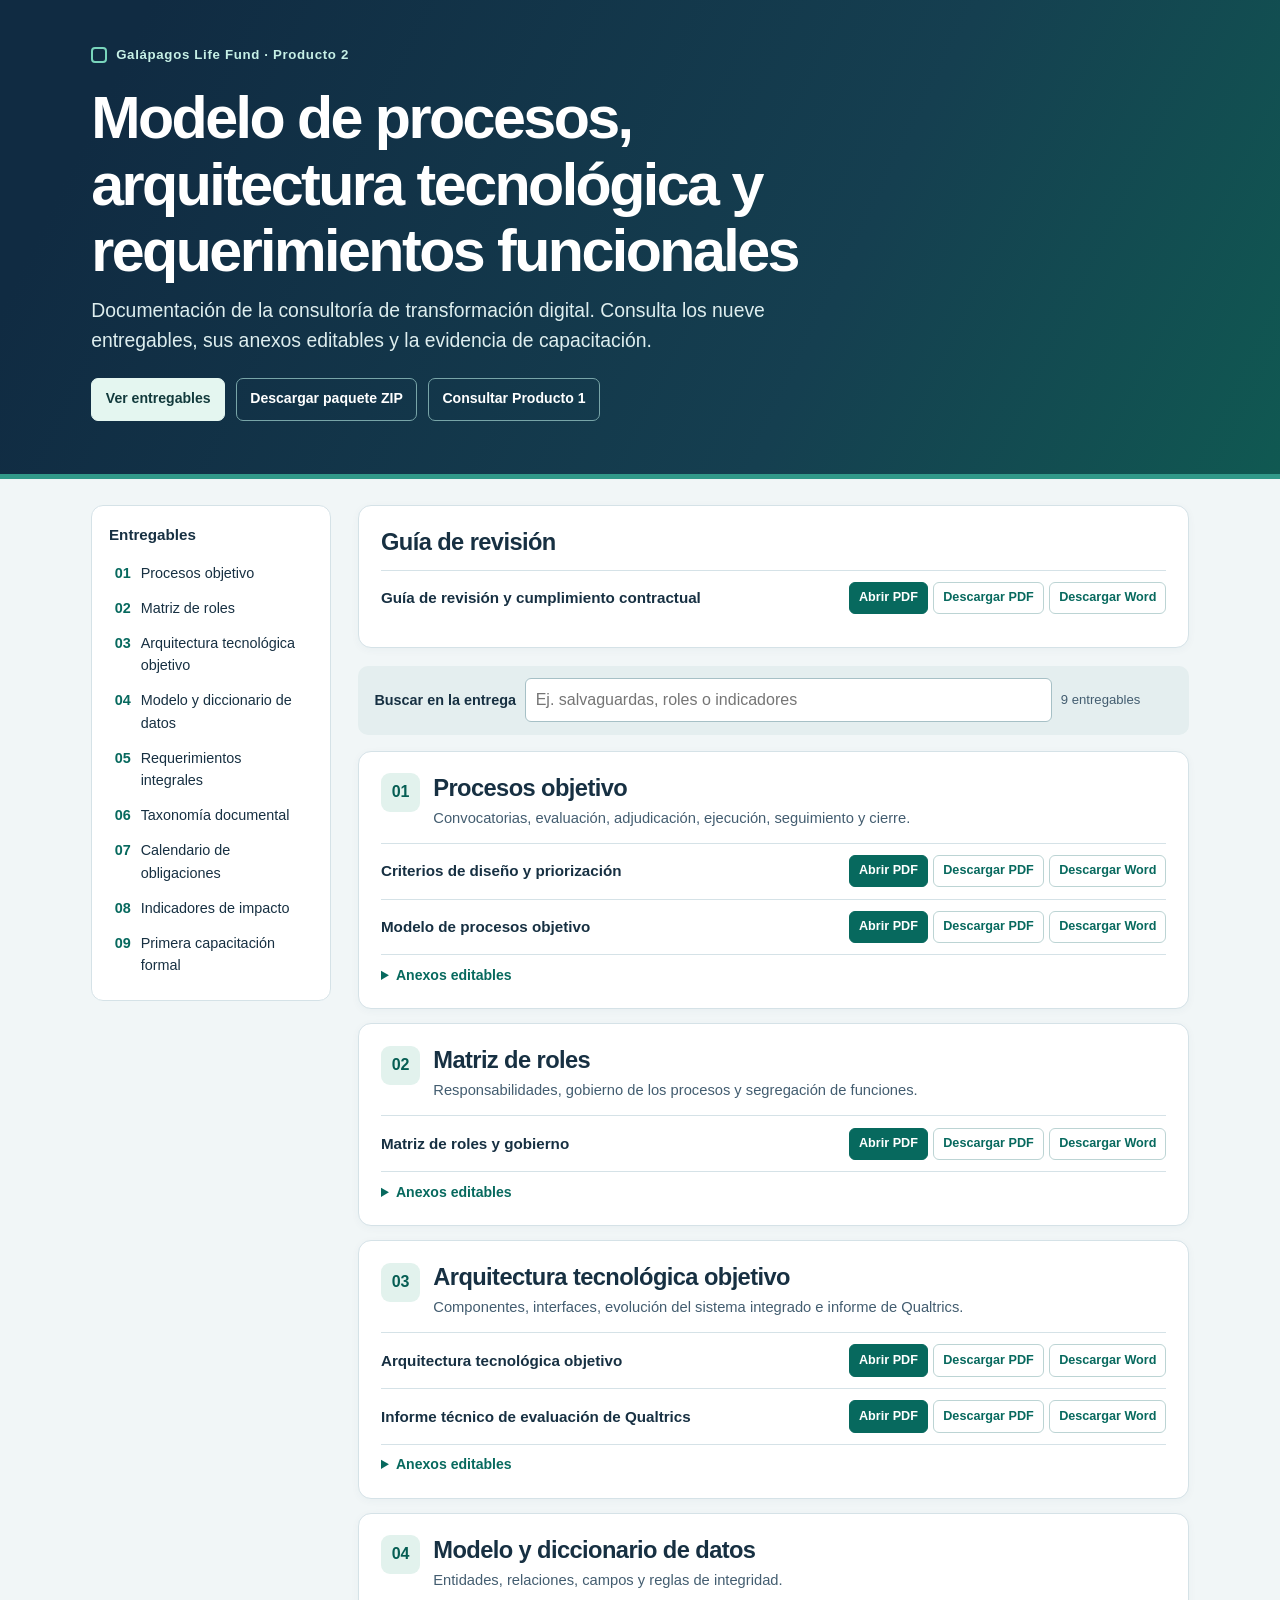
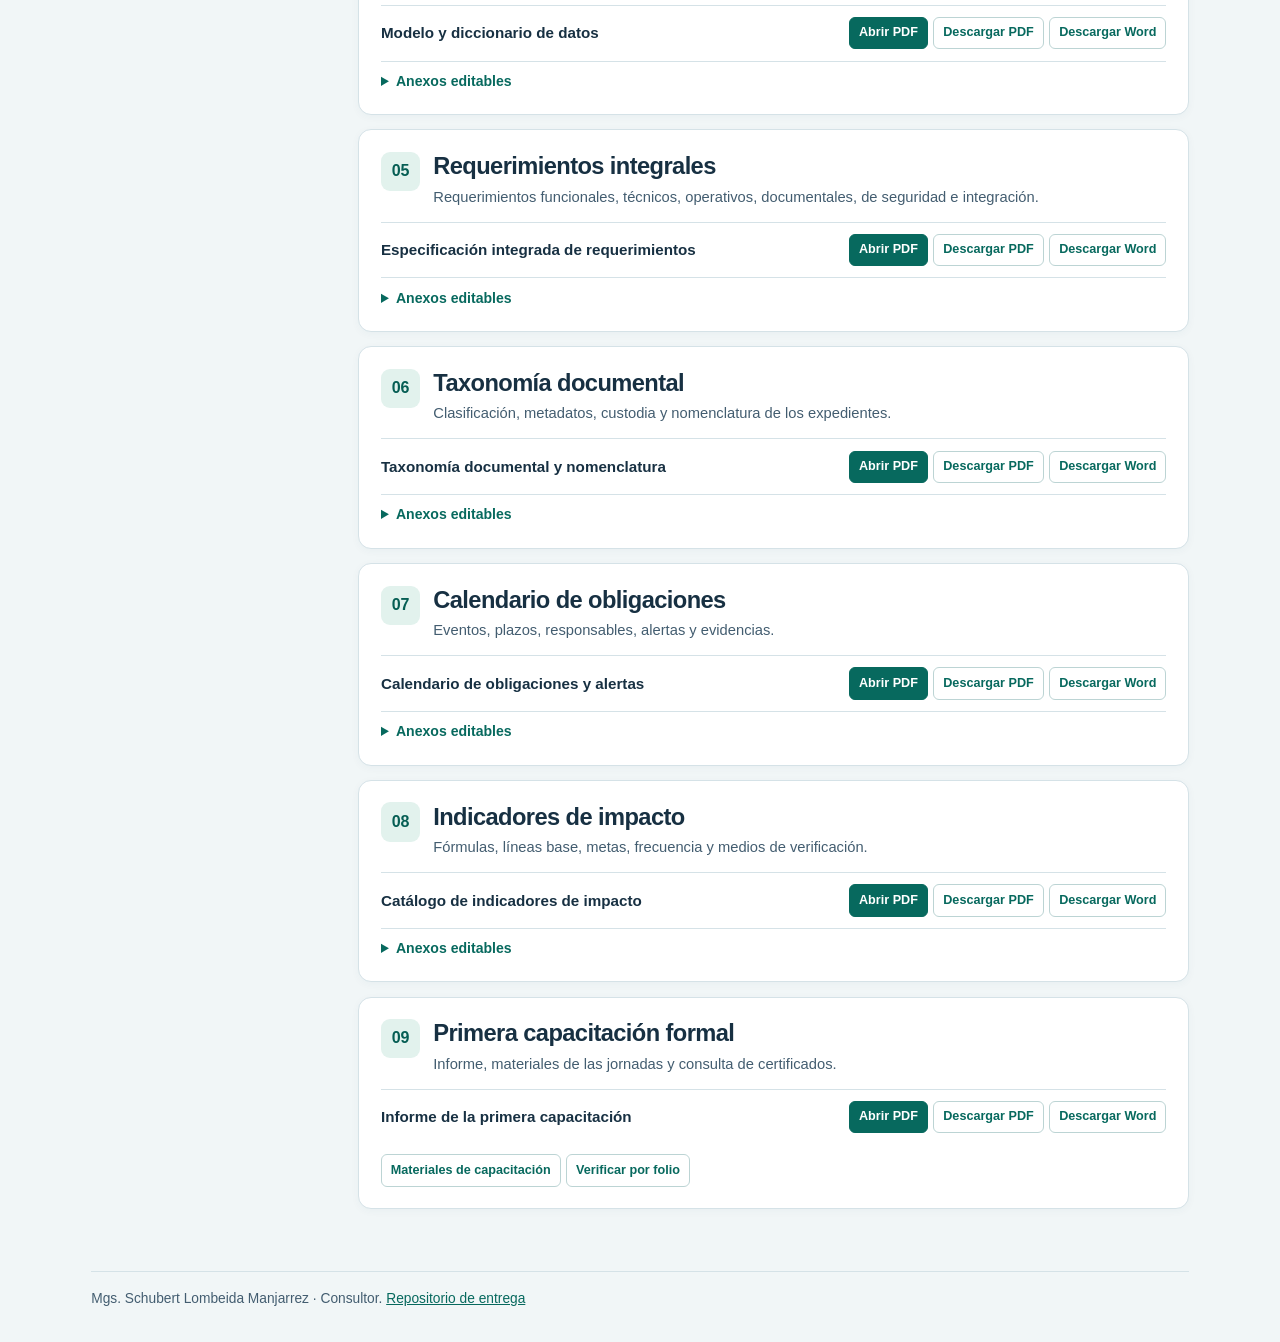
==== index.html @ ddcc0ad0 "Publicar entrega final del Producto 2" ====
<!doctype html>
<html lang="es">
<head>
<meta charset="utf-8">
<meta name="viewport" content="width=device-width, initial-scale=1">
<meta name="description" content="Entrega del Producto 2 de la consultoría de transformación digital para el Galápagos Life Fund.">
<title>Producto 2 · Galápagos Life Fund</title>
<style>
:root{color-scheme:light;--ink:#173042;--muted:#435d70;--navy:#0e293e;--teal:#07695e;--mist:#f1f6f7;--line:#d5e2e7;--white:#fff;font-family:Inter,"Segoe UI",Arial,sans-serif}
*{box-sizing:border-box}body{margin:0;color:var(--ink);background:var(--mist);line-height:1.55}
a{color:var(--teal)}a:focus-visible,summary:focus-visible,input:focus-visible{outline:3px solid #bc681d;outline-offset:4px}
.skip{position:absolute;left:1rem;top:-10rem;padding:.6rem 1rem;background:white;color:var(--navy);z-index:4}.skip:focus{top:1rem}
.hero{background:linear-gradient(116deg,#102b42 10%,#153f50 65%,#105952);color:#fff;border-bottom:5px solid #319989}
.hero-inner{max-width:1200px;margin:auto;padding:2.8rem clamp(1rem,4vw,3.4rem) 3.3rem}
.brand{display:inline-flex;align-items:center;gap:.55rem;margin:0;font-size:.83rem;font-weight:700;letter-spacing:.05em;color:#c6f0e6}
.brand::before{content:"";display:inline-block;width:.76rem;height:.76rem;border:2px solid #79d5bc;border-radius:4px}
.hero h1{font-size:clamp(2rem,5.5vw,3.7rem);line-height:1.12;max-width:850px;letter-spacing:-.043em;margin:.9rem 0 .7rem}
.hero .lead{max-width:780px;font-size:clamp(1rem,2.2vw,1.21rem);color:#deeeef;margin:0}
.hero-links{display:flex;flex-wrap:wrap;gap:.65rem;margin-top:1.4rem}.hero-links a{color:#fff;text-decoration:none;border:1px solid #78a5a8;border-radius:7px;padding:.6rem .85rem;font-size:.88rem;font-weight:700}
.hero-links a:hover{background:#ffffff26}.hero-links a:first-child{background:#e4f6f0;border-color:#e4f6f0;color:#123a3c}
.layout{display:grid;grid-template-columns:minmax(205px,240px) minmax(0,1fr);gap:1.7rem;max-width:1200px;margin:auto;padding:1.65rem clamp(1rem,4vw,3.4rem) 3rem}
.sidebar{align-self:start;position:sticky;top:1rem;background:white;border:1px solid var(--line);border-radius:12px;padding:1.05rem}
.sidebar h2{font-size:.95rem;margin:0 0 .6rem}.sidebar ol{list-style:none;padding:0;margin:0}.sidebar li{margin:.08rem 0}
.sidebar a{display:flex;gap:.62rem;align-items:baseline;text-decoration:none;color:var(--ink);font-size:.9rem;padding:.36rem;border-radius:6px}
.sidebar a:hover{background:var(--mist);color:var(--teal)}.sidebar span{font-variant-numeric:tabular-nums;color:var(--teal);font-weight:700}
.main-content{min-width:0}.filter{display:flex;align-items:center;gap:.55rem;flex-wrap:wrap;padding:.8rem 1rem;background:#e4eeef;border-radius:10px;margin-bottom:1rem}
.filter label{font-weight:700;font-size:.9rem}.filter input{color:var(--ink);background:white;border:1px solid #a6c0c6;border-radius:6px;min-width:10rem;padding:.52rem .62rem;font:inherit;flex:1}
.filter-status{font-size:.82rem;color:var(--muted);min-width:7rem}.filter[hidden],[hidden]{display:none}
.card{background:white;border:1px solid var(--line);border-radius:13px;padding:clamp(.95rem,2.5vw,1.35rem);margin-bottom:.88rem;scroll-margin-top:1rem;box-shadow:0 2px 8px #25465d0a}
.card:target{outline:2px solid #359b88;outline-offset:1px}.card header{display:flex;align-items:flex-start;gap:.82rem}
.code{display:grid;place-items:center;width:2.45rem;height:2.45rem;flex-shrink:0;border-radius:9px;background:#e2f2ed;color:#065e54;font-weight:800;font-variant-numeric:tabular-nums}
.card h2{font-size:clamp(1.18rem,2vw,1.48rem);line-height:1.2;letter-spacing:-.025em;margin:.02rem 0 .3rem}
.card header p{margin:0;color:var(--muted);font-size:.92rem}
.docs,.annexes{list-style:none;padding:0;margin:.83rem 0 0}.document{padding:.7rem 0;border-top:1px solid var(--line);display:grid;grid-template-columns:minmax(9rem,1fr) auto;gap:.5rem;align-items:center}
.doc-title{font-weight:650;font-size:.95rem}.actions,.support{display:flex;gap:.36rem;flex-wrap:wrap;align-items:center}
.primary,.secondary{font-size:.79rem;font-weight:700;white-space:nowrap;text-decoration:none;padding:.34rem .55rem;border-radius:6px;border:1px solid #bcd4d4}
.primary{background:var(--teal);color:white;border-color:var(--teal)}.primary:hover{background:#07574f}.secondary:hover{background:#e6f4f0}
details{border-top:1px solid var(--line);padding:.58rem 0 0;color:var(--teal)}summary{cursor:pointer;font-weight:700;font-size:.88rem}
.annexes li{display:flex;align-items:center;justify-content:space-between;gap:.55rem;padding:.45rem 0;color:var(--ink);font-size:.88rem}.annexes li+li{border-top:1px solid #edf2f4}
.support{margin-top:.6rem}.intro-card{margin-bottom:1.1rem}.intro-card h2{margin-bottom:.4rem}
footer{max-width:1200px;margin:auto;padding:0 clamp(1rem,4vw,3.4rem) 2rem;color:var(--muted);font-size:.86rem}
footer p{margin:0;border-top:1px solid var(--line);padding-top:1rem}
@media(max-width:930px){.layout{grid-template-columns:1fr;gap:1rem}.sidebar{position:static}.sidebar ol{display:flex;flex-wrap:wrap;column-gap:.62rem}.sidebar a{padding:.26rem}.hero-inner{padding-top:2rem;padding-bottom:2.15rem}}
@media(max-width:550px){.document{grid-template-columns:1fr}.filter input{min-width:100%;order:3}.filter-status{margin-left:auto}.hero-links a{font-size:.78rem}.annexes li{align-items:flex-start}.actions .secondary,.actions .primary{font-size:.76rem}}
</style>
</head>
<body>
<a href="#documentos" class="skip">Saltar a los documentos</a>
<header class="hero">
  <div class="hero-inner">
    <p class="brand">Galápagos Life Fund · Producto 2</p>
    <h1>Modelo de procesos, arquitectura tecnológica y requerimientos funcionales</h1>
    <p class="lead">Documentación de la consultoría de transformación digital. Consulta los nueve entregables, sus anexos editables y la evidencia de capacitación.</p>
    <nav class="hero-links" aria-label="Accesos de entrega">
      <a href="#documentos">Ver entregables</a>
      <a href="https://github.com/soulkernel/GLF.P2/archive/refs/heads/main.zip">Descargar paquete ZIP</a>
      <a href="https://soulkernel.github.io/GLF.P1/" target="_blank" rel="noopener">Consultar Producto 1</a>
    </nav>
  </div>
</header>
<div class="layout">
  <aside class="sidebar"><nav aria-label="Entregables del contrato"><h2>Entregables</h2><ol><li><a href="#entregable-01"><span>01</span>Procesos objetivo</a></li><li><a href="#entregable-02"><span>02</span>Matriz de roles</a></li><li><a href="#entregable-03"><span>03</span>Arquitectura tecnológica objetivo</a></li><li><a href="#entregable-04"><span>04</span>Modelo y diccionario de datos</a></li><li><a href="#entregable-05"><span>05</span>Requerimientos integrales</a></li><li><a href="#entregable-06"><span>06</span>Taxonomía documental</a></li><li><a href="#entregable-07"><span>07</span>Calendario de obligaciones</a></li><li><a href="#entregable-08"><span>08</span>Indicadores de impacto</a></li><li><a href="#entregable-09"><span>09</span>Primera capacitación formal</a></li></ol></nav></aside>
  <main id="documentos" class="main-content">
    <section class="card intro-card" aria-label="Guía de revisión"><h2>Guía de revisión</h2><ul class="docs"><li class="document"><span class="doc-title">Guía de revisión y cumplimiento contractual</span><div class="actions"><a href="00_Guia_de_Revision_y_Control_P2.pdf" class="primary" target="_blank" rel="noopener">Abrir PDF</a><a href="00_Guia_de_Revision_y_Control_P2.pdf" class="secondary" download>Descargar PDF</a><a href="00_Guia_de_Revision_y_Control_P2.docx" class="secondary" download>Descargar Word</a></div></li></ul></section>
    <div class="filter" hidden><label for="buscar">Buscar en la entrega</label><input type="search" id="buscar" placeholder="Ej. salvaguardas, roles o indicadores"><span class="filter-status" role="status">9 entregables</span></div>
    <article class="card" id="entregable-01" data-search><header><span class="code">01</span><div><h2>Procesos objetivo</h2><p>Convocatorias, evaluación, adjudicación, ejecución, seguimiento y cierre.</p></div></header><ul class="docs"><li class="document"><span class="doc-title">Criterios de diseño y priorización</span><div class="actions"><a href="01_Procesos_Objetivo_TO_BE/01_Criterios_Diseno_y_Priorizacion_P2.pdf" class="primary" target="_blank" rel="noopener">Abrir PDF</a><a href="01_Procesos_Objetivo_TO_BE/01_Criterios_Diseno_y_Priorizacion_P2.pdf" class="secondary" download>Descargar PDF</a><a href="01_Procesos_Objetivo_TO_BE/01_Criterios_Diseno_y_Priorizacion_P2.docx" class="secondary" download>Descargar Word</a></div></li><li class="document"><span class="doc-title">Modelo de procesos objetivo</span><div class="actions"><a href="01_Procesos_Objetivo_TO_BE/01_Modelo_Procesos_TO_BE_Subvenciones_y_Procesos_Relacionados.pdf" class="primary" target="_blank" rel="noopener">Abrir PDF</a><a href="01_Procesos_Objetivo_TO_BE/01_Modelo_Procesos_TO_BE_Subvenciones_y_Procesos_Relacionados.pdf" class="secondary" download>Descargar PDF</a><a href="01_Procesos_Objetivo_TO_BE/01_Modelo_Procesos_TO_BE_Subvenciones_y_Procesos_Relacionados.docx" class="secondary" download>Descargar Word</a></div></li></ul><details><summary>Anexos editables</summary><ul class="annexes"><li><span>Matriz de trazabilidad del Producto 1 al Producto 2</span><a href="01_Procesos_Objetivo_TO_BE/Matriz_Trazabilidad_Producto_1_a_Producto_2.xlsx" class="secondary" download>Descargar Excel</a></li><li><span>Fichas de procesos y registro de validación</span><a href="01_Procesos_Objetivo_TO_BE/04_Fichas_y_Validacion_Procesos.xlsx" class="secondary" download>Descargar Excel</a></li><li><span>Procesos y flujos de datos editables</span><a href="01_Procesos_Objetivo_TO_BE/Diagramas_Editables/Procesos_y_Flujos_Datos_P2.drawio" class="secondary" download>Descargar Draw.io</a></li><li><span>Macroflujo de subvenciones</span><a href="01_Procesos_Objetivo_TO_BE/Diagramas_Editables/Macroflujo_Subvenciones.svg" class="secondary" download>Descargar SVG</a></li><li><span>Macroflujo de proyectos de gobierno</span><a href="01_Procesos_Objetivo_TO_BE/Diagramas_Editables/Macroflujo_Proyectos_de_Gobierno.svg" class="secondary" download>Descargar SVG</a></li></ul></details></article><article class="card" id="entregable-02" data-search><header><span class="code">02</span><div><h2>Matriz de roles</h2><p>Responsabilidades, gobierno de los procesos y segregación de funciones.</p></div></header><ul class="docs"><li class="document"><span class="doc-title">Matriz de roles y gobierno</span><div class="actions"><a href="02_Matriz_de_Roles/01_Matriz_de_Roles_y_Gobierno.pdf" class="primary" target="_blank" rel="noopener">Abrir PDF</a><a href="02_Matriz_de_Roles/01_Matriz_de_Roles_y_Gobierno.pdf" class="secondary" download>Descargar PDF</a><a href="02_Matriz_de_Roles/01_Matriz_de_Roles_y_Gobierno.docx" class="secondary" download>Descargar Word</a></div></li></ul><details><summary>Anexos editables</summary><ul class="annexes"><li><span>Matriz de responsabilidades y funciones</span><a href="02_Matriz_de_Roles/02_Matriz_RACI_y_Funciones.xlsx" class="secondary" download>Descargar Excel</a></li></ul></details></article><article class="card" id="entregable-03" data-search><header><span class="code">03</span><div><h2>Arquitectura tecnológica objetivo</h2><p>Componentes, interfaces, evolución del sistema integrado e informe de Qualtrics.</p></div></header><ul class="docs"><li class="document"><span class="doc-title">Arquitectura tecnológica objetivo</span><div class="actions"><a href="03_Arquitectura_Tecnologica_Objetivo/01_Arquitectura_Tecnologica_Objetivo.pdf" class="primary" target="_blank" rel="noopener">Abrir PDF</a><a href="03_Arquitectura_Tecnologica_Objetivo/01_Arquitectura_Tecnologica_Objetivo.pdf" class="secondary" download>Descargar PDF</a><a href="03_Arquitectura_Tecnologica_Objetivo/01_Arquitectura_Tecnologica_Objetivo.docx" class="secondary" download>Descargar Word</a></div></li><li class="document"><span class="doc-title">Informe técnico de evaluación de Qualtrics</span><div class="actions"><a href="03_Arquitectura_Tecnologica_Objetivo/Informes_Tecnicos/Informe_Tecnico_Evaluacion_Qualtrics_GLF.pdf" class="primary" target="_blank" rel="noopener">Abrir PDF</a><a href="03_Arquitectura_Tecnologica_Objetivo/Informes_Tecnicos/Informe_Tecnico_Evaluacion_Qualtrics_GLF.pdf" class="secondary" download>Descargar PDF</a><a href="03_Arquitectura_Tecnologica_Objetivo/Informes_Tecnicos/Informe_Tecnico_Evaluacion_Qualtrics_GLF.docx" class="secondary" download>Descargar Word</a></div></li></ul><details><summary>Anexos editables</summary><ul class="annexes"><li><span>Decisiones e interfaces de arquitectura</span><a href="03_Arquitectura_Tecnologica_Objetivo/02_Decisiones_e_Interfaces_Arquitectura.xlsx" class="secondary" download>Descargar Excel</a></li><li><span>Modelo editable de arquitectura</span><a href="03_Arquitectura_Tecnologica_Objetivo/03_Arquitectura_y_Modelo_Editables.drawio" class="secondary" download>Descargar Draw.io</a></li><li><span>Arquitectura funcional</span><a href="03_Arquitectura_Tecnologica_Objetivo/01_Arquitectura_Funcional.svg" class="secondary" download>Descargar SVG</a></li><li><span>Distribución híbrida</span><a href="03_Arquitectura_Tecnologica_Objetivo/02_Distribucion_Hibrida.svg" class="secondary" download>Descargar SVG</a></li><li><span>Ciclo y arquitectura de IA Salvaguardas</span><a href="03_Arquitectura_Tecnologica_Objetivo/04_IA_Salvaguardas_Ciclo_y_Arquitectura.svg" class="secondary" download>Descargar SVG</a></li><li><span>Transición de arquitectura</span><a href="03_Arquitectura_Tecnologica_Objetivo/06_Transicion_Arquitectura.svg" class="secondary" download>Descargar SVG</a></li></ul></details></article><article class="card" id="entregable-04" data-search><header><span class="code">04</span><div><h2>Modelo y diccionario de datos</h2><p>Entidades, relaciones, campos y reglas de integridad.</p></div></header><ul class="docs"><li class="document"><span class="doc-title">Modelo y diccionario de datos</span><div class="actions"><a href="04_Modelo_y_Diccionario_de_Datos/01_Modelo_y_Diccionario_de_Datos.pdf" class="primary" target="_blank" rel="noopener">Abrir PDF</a><a href="04_Modelo_y_Diccionario_de_Datos/01_Modelo_y_Diccionario_de_Datos.pdf" class="secondary" download>Descargar PDF</a><a href="04_Modelo_y_Diccionario_de_Datos/01_Modelo_y_Diccionario_de_Datos.docx" class="secondary" download>Descargar Word</a></div></li></ul><details><summary>Anexos editables</summary><ul class="annexes"><li><span>Modelo lógico y diccionario de datos</span><a href="04_Modelo_y_Diccionario_de_Datos/02_Modelo_Logico_y_Diccionario_Integral.xlsx" class="secondary" download>Descargar Excel</a></li><li><span>Modelo de datos de subvenciones</span><a href="04_Modelo_y_Diccionario_de_Datos/03_Datos_Subvenciones.svg" class="secondary" download>Descargar SVG</a></li><li><span>Modelo de datos de gobierno y finanzas</span><a href="04_Modelo_y_Diccionario_de_Datos/04_Datos_Gobierno_Finanzas.svg" class="secondary" download>Descargar SVG</a></li><li><span>Modelo de datos de cumplimiento y documentos</span><a href="04_Modelo_y_Diccionario_de_Datos/05_Datos_Cumplimiento_Documentos.svg" class="secondary" download>Descargar SVG</a></li></ul></details></article><article class="card" id="entregable-05" data-search><header><span class="code">05</span><div><h2>Requerimientos integrales</h2><p>Requerimientos funcionales, técnicos, operativos, documentales, de seguridad e integración.</p></div></header><ul class="docs"><li class="document"><span class="doc-title">Especificación integrada de requerimientos</span><div class="actions"><a href="05_Requerimientos_Integrales/01_Especificacion_Integrada_de_Requerimientos.pdf" class="primary" target="_blank" rel="noopener">Abrir PDF</a><a href="05_Requerimientos_Integrales/01_Especificacion_Integrada_de_Requerimientos.pdf" class="secondary" download>Descargar PDF</a><a href="05_Requerimientos_Integrales/01_Especificacion_Integrada_de_Requerimientos.docx" class="secondary" download>Descargar Word</a></div></li></ul><details><summary>Anexos editables</summary><ul class="annexes"><li><span>Catálogo de requerimientos y criterios de aceptación</span><a href="05_Requerimientos_Integrales/02_Catalogo_Integral_de_Requerimientos.xlsx" class="secondary" download>Descargar Excel</a></li></ul></details></article><article class="card" id="entregable-06" data-search><header><span class="code">06</span><div><h2>Taxonomía documental</h2><p>Clasificación, metadatos, custodia y nomenclatura de los expedientes.</p></div></header><ul class="docs"><li class="document"><span class="doc-title">Taxonomía documental y nomenclatura</span><div class="actions"><a href="06_Taxonomia_Documental/01_Taxonomia_Documental_y_Nomenclatura.pdf" class="primary" target="_blank" rel="noopener">Abrir PDF</a><a href="06_Taxonomia_Documental/01_Taxonomia_Documental_y_Nomenclatura.pdf" class="secondary" download>Descargar PDF</a><a href="06_Taxonomia_Documental/01_Taxonomia_Documental_y_Nomenclatura.docx" class="secondary" download>Descargar Word</a></div></li></ul><details><summary>Anexos editables</summary><ul class="annexes"><li><span>Cuadro documental, metadatos y reglas</span><a href="06_Taxonomia_Documental/02_Cuadro_Documental_Metadatos_y_Reglas.xlsx" class="secondary" download>Descargar Excel</a></li></ul></details></article><article class="card" id="entregable-07" data-search><header><span class="code">07</span><div><h2>Calendario de obligaciones</h2><p>Eventos, plazos, responsables, alertas y evidencias.</p></div></header><ul class="docs"><li class="document"><span class="doc-title">Calendario de obligaciones y alertas</span><div class="actions"><a href="07_Calendario_de_Obligaciones/01_Calendario_de_Obligaciones_y_Alertas.pdf" class="primary" target="_blank" rel="noopener">Abrir PDF</a><a href="07_Calendario_de_Obligaciones/01_Calendario_de_Obligaciones_y_Alertas.pdf" class="secondary" download>Descargar PDF</a><a href="07_Calendario_de_Obligaciones/01_Calendario_de_Obligaciones_y_Alertas.docx" class="secondary" download>Descargar Word</a></div></li></ul><details><summary>Anexos editables</summary><ul class="annexes"><li><span>Calendario y registro de obligaciones</span><a href="07_Calendario_de_Obligaciones/02_Calendario_y_Registro_de_Obligaciones.xlsx" class="secondary" download>Descargar Excel</a></li></ul></details></article><article class="card" id="entregable-08" data-search><header><span class="code">08</span><div><h2>Indicadores de impacto</h2><p>Fórmulas, líneas base, metas, frecuencia y medios de verificación.</p></div></header><ul class="docs"><li class="document"><span class="doc-title">Catálogo de indicadores de impacto</span><div class="actions"><a href="08_Catalogo_de_Indicadores_de_Impacto/01_Catalogo_de_Indicadores_de_Impacto.pdf" class="primary" target="_blank" rel="noopener">Abrir PDF</a><a href="08_Catalogo_de_Indicadores_de_Impacto/01_Catalogo_de_Indicadores_de_Impacto.pdf" class="secondary" download>Descargar PDF</a><a href="08_Catalogo_de_Indicadores_de_Impacto/01_Catalogo_de_Indicadores_de_Impacto.docx" class="secondary" download>Descargar Word</a></div></li></ul><details><summary>Anexos editables</summary><ul class="annexes"><li><span>Catálogo y registro de indicadores</span><a href="08_Catalogo_de_Indicadores_de_Impacto/02_Catalogo_y_Registro_de_Indicadores.xlsx" class="secondary" download>Descargar Excel</a></li></ul></details></article><article class="card" id="entregable-09" data-search><header><span class="code">09</span><div><h2>Primera capacitación formal</h2><p>Informe, materiales de las jornadas y consulta de certificados.</p></div></header><ul class="docs"><li class="document"><span class="doc-title">Informe de la primera capacitación</span><div class="actions"><a href="09_Primera_Capacitacion_Formal/01_Informe_Capacitacion_y_Evidencias.pdf" class="primary" target="_blank" rel="noopener">Abrir PDF</a><a href="09_Primera_Capacitacion_Formal/01_Informe_Capacitacion_y_Evidencias.pdf" class="secondary" download>Descargar PDF</a><a href="09_Primera_Capacitacion_Formal/01_Informe_Capacitacion_y_Evidencias.docx" class="secondary" download>Descargar Word</a></div></li></ul><div class="support"><a href="09_Primera_Capacitacion_Formal/" class="secondary">Materiales de capacitación</a><a href="09_Primera_Capacitacion_Formal/03_Certificados/" class="secondary">Verificar por folio</a></div></article>
  </main>
</div>
<footer><p>Mgs. Schubert Lombeida Manjarrez · Consultor. <a href="https://github.com/soulkernel/GLF.P2" target="_blank" rel="noopener">Repositorio de entrega</a></p></footer>
<script>
const filter = document.querySelector('.filter');
const field = document.querySelector('#buscar');
const cards = Array.from(document.querySelectorAll('[data-search]'));
const live = document.querySelector('.filter-status');
const key = value => value.toLowerCase().normalize('NFD').replace(/[\u0300-\u036f]/g, '');
filter.hidden = false;
function update() {
  const terms = key(field.value).trim().split(/\s+/).filter(Boolean);
  let count = 0;
  for (const card of cards) {
    const match = terms.every(term => key(card.textContent).includes(term));
    card.hidden = !match;
    if (match) count++;
  }
  live.textContent = count === 1 ? '1 entregable' : count + ' entregables';
}
field.addEventListener('input', update);
for (const item of document.querySelectorAll('.sidebar a')) {
  item.addEventListener('click', () => { field.value = ''; update(); });
}
</script>
</body>
</html>
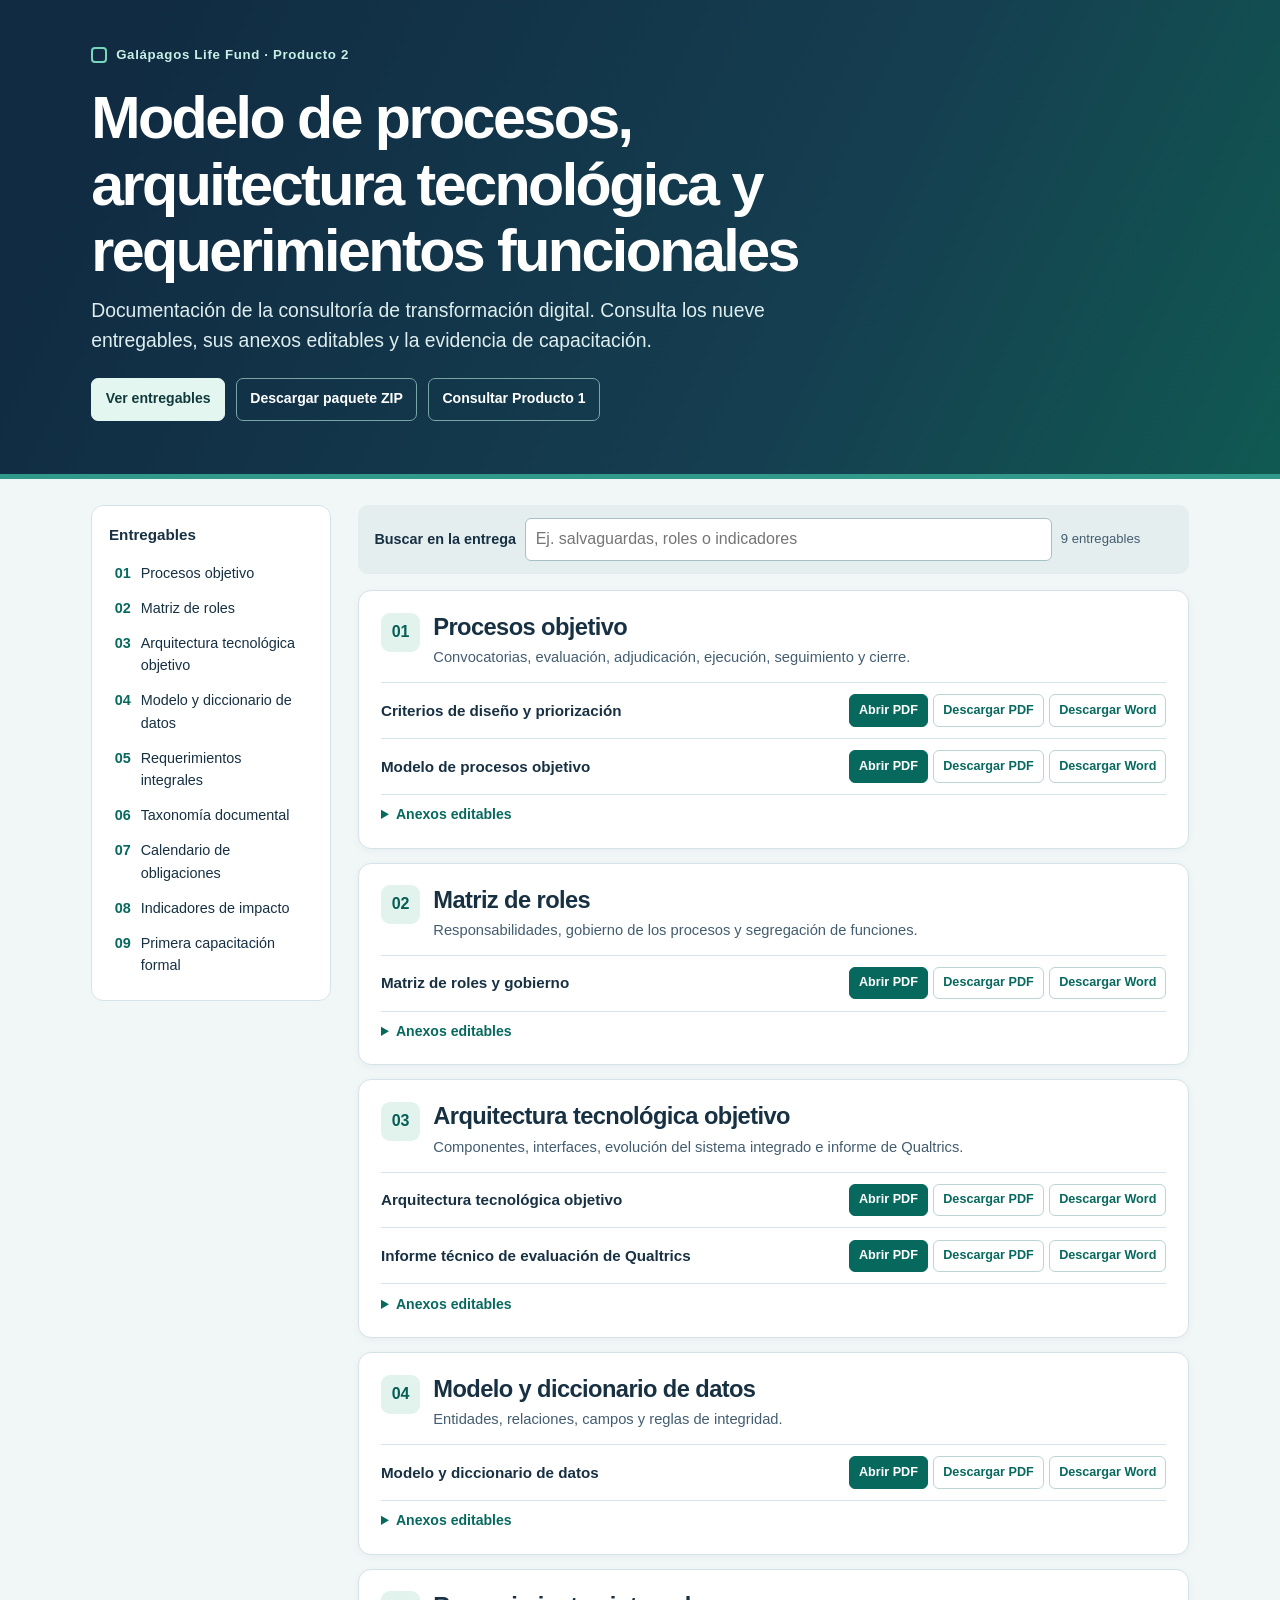
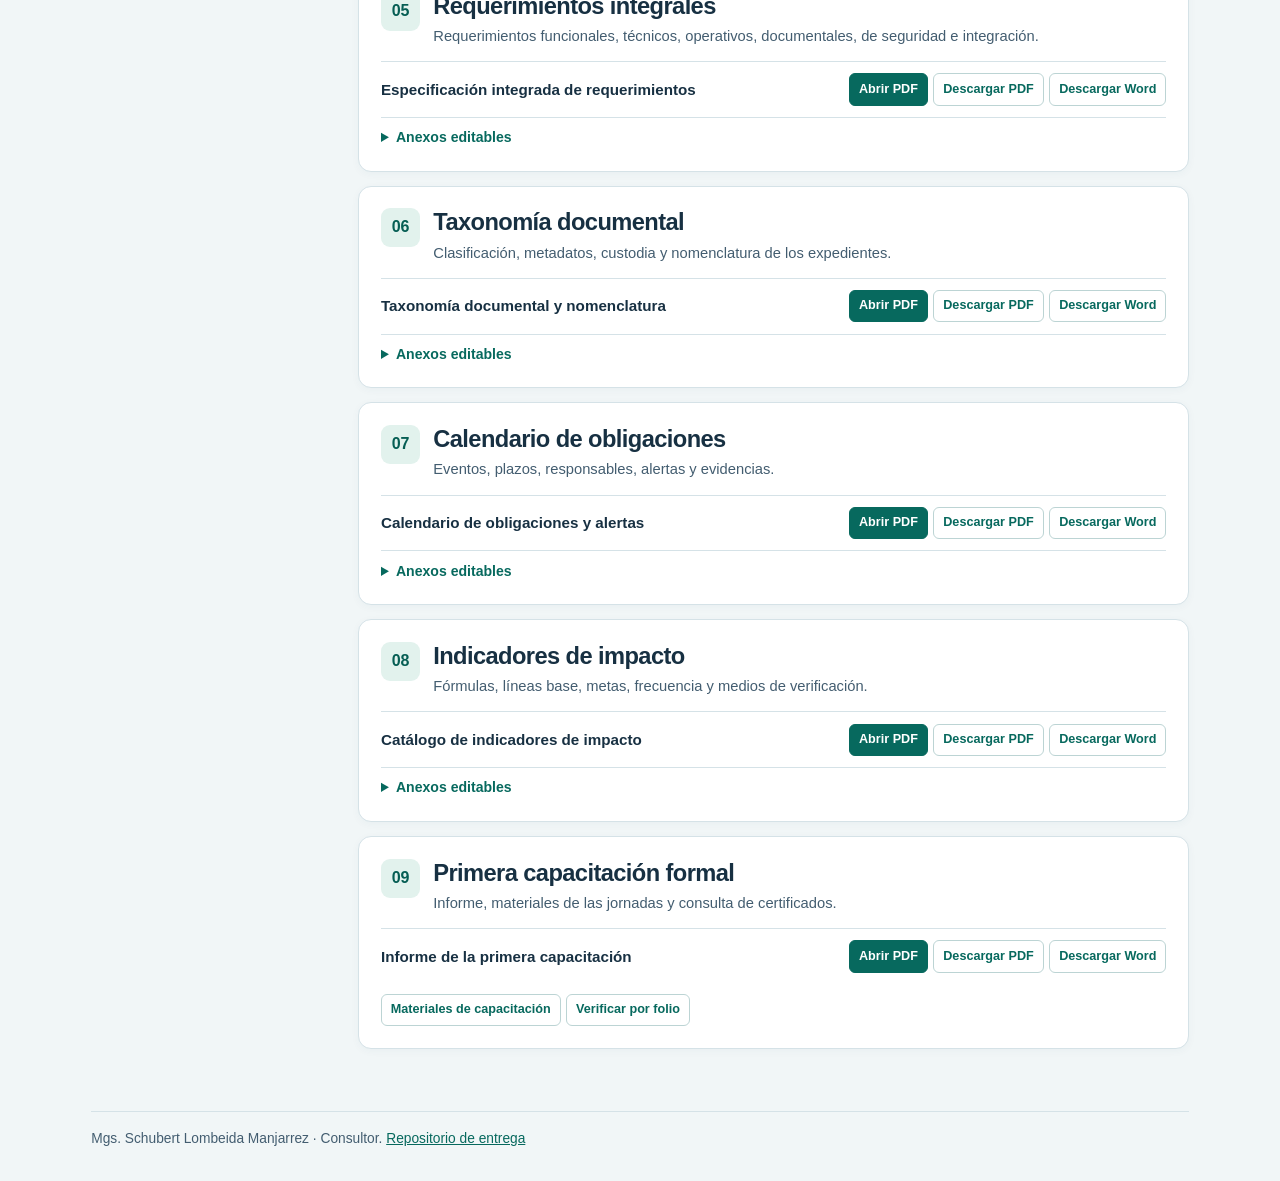
==== commit 7fa710d1: "Publicar PDF firmados del Producto 2 y retirar guía interna" ====
--- a/index.html
+++ b/index.html
@@ -37,7 +37,7 @@
 .primary{background:var(--teal);color:white;border-color:var(--teal)}.primary:hover{background:#07574f}.secondary:hover{background:#e6f4f0}
 details{border-top:1px solid var(--line);padding:.58rem 0 0;color:var(--teal)}summary{cursor:pointer;font-weight:700;font-size:.88rem}
 .annexes li{display:flex;align-items:center;justify-content:space-between;gap:.55rem;padding:.45rem 0;color:var(--ink);font-size:.88rem}.annexes li+li{border-top:1px solid #edf2f4}
-.support{margin-top:.6rem}.intro-card{margin-bottom:1.1rem}.intro-card h2{margin-bottom:.4rem}
+.support{margin-top:.6rem}
 footer{max-width:1200px;margin:auto;padding:0 clamp(1rem,4vw,3.4rem) 2rem;color:var(--muted);font-size:.86rem}
 footer p{margin:0;border-top:1px solid var(--line);padding-top:1rem}
 @media(max-width:930px){.layout{grid-template-columns:1fr;gap:1rem}.sidebar{position:static}.sidebar ol{display:flex;flex-wrap:wrap;column-gap:.62rem}.sidebar a{padding:.26rem}.hero-inner{padding-top:2rem;padding-bottom:2.15rem}}
@@ -61,7 +61,6 @@
 <div class="layout">
   <aside class="sidebar"><nav aria-label="Entregables del contrato"><h2>Entregables</h2><ol><li><a href="#entregable-01"><span>01</span>Procesos objetivo</a></li><li><a href="#entregable-02"><span>02</span>Matriz de roles</a></li><li><a href="#entregable-03"><span>03</span>Arquitectura tecnológica objetivo</a></li><li><a href="#entregable-04"><span>04</span>Modelo y diccionario de datos</a></li><li><a href="#entregable-05"><span>05</span>Requerimientos integrales</a></li><li><a href="#entregable-06"><span>06</span>Taxonomía documental</a></li><li><a href="#entregable-07"><span>07</span>Calendario de obligaciones</a></li><li><a href="#entregable-08"><span>08</span>Indicadores de impacto</a></li><li><a href="#entregable-09"><span>09</span>Primera capacitación formal</a></li></ol></nav></aside>
   <main id="documentos" class="main-content">
-    <section class="card intro-card" aria-label="Guía de revisión"><h2>Guía de revisión</h2><ul class="docs"><li class="document"><span class="doc-title">Guía de revisión y cumplimiento contractual</span><div class="actions"><a href="00_Guia_de_Revision_y_Control_P2.pdf" class="primary" target="_blank" rel="noopener">Abrir PDF</a><a href="00_Guia_de_Revision_y_Control_P2.pdf" class="secondary" download>Descargar PDF</a><a href="00_Guia_de_Revision_y_Control_P2.docx" class="secondary" download>Descargar Word</a></div></li></ul></section>
     <div class="filter" hidden><label for="buscar">Buscar en la entrega</label><input type="search" id="buscar" placeholder="Ej. salvaguardas, roles o indicadores"><span class="filter-status" role="status">9 entregables</span></div>
     <article class="card" id="entregable-01" data-search><header><span class="code">01</span><div><h2>Procesos objetivo</h2><p>Convocatorias, evaluación, adjudicación, ejecución, seguimiento y cierre.</p></div></header><ul class="docs"><li class="document"><span class="doc-title">Criterios de diseño y priorización</span><div class="actions"><a href="01_Procesos_Objetivo_TO_BE/01_Criterios_Diseno_y_Priorizacion_P2.pdf" class="primary" target="_blank" rel="noopener">Abrir PDF</a><a href="01_Procesos_Objetivo_TO_BE/01_Criterios_Diseno_y_Priorizacion_P2.pdf" class="secondary" download>Descargar PDF</a><a href="01_Procesos_Objetivo_TO_BE/01_Criterios_Diseno_y_Priorizacion_P2.docx" class="secondary" download>Descargar Word</a></div></li><li class="document"><span class="doc-title">Modelo de procesos objetivo</span><div class="actions"><a href="01_Procesos_Objetivo_TO_BE/01_Modelo_Procesos_TO_BE_Subvenciones_y_Procesos_Relacionados.pdf" class="primary" target="_blank" rel="noopener">Abrir PDF</a><a href="01_Procesos_Objetivo_TO_BE/01_Modelo_Procesos_TO_BE_Subvenciones_y_Procesos_Relacionados.pdf" class="secondary" download>Descargar PDF</a><a href="01_Procesos_Objetivo_TO_BE/01_Modelo_Procesos_TO_BE_Subvenciones_y_Procesos_Relacionados.docx" class="secondary" download>Descargar Word</a></div></li></ul><details><summary>Anexos editables</summary><ul class="annexes"><li><span>Matriz de trazabilidad del Producto 1 al Producto 2</span><a href="01_Procesos_Objetivo_TO_BE/Matriz_Trazabilidad_Producto_1_a_Producto_2.xlsx" class="secondary" download>Descargar Excel</a></li><li><span>Fichas de procesos y registro de validación</span><a href="01_Procesos_Objetivo_TO_BE/04_Fichas_y_Validacion_Procesos.xlsx" class="secondary" download>Descargar Excel</a></li><li><span>Procesos y flujos de datos editables</span><a href="01_Procesos_Objetivo_TO_BE/Diagramas_Editables/Procesos_y_Flujos_Datos_P2.drawio" class="secondary" download>Descargar Draw.io</a></li><li><span>Macroflujo de subvenciones</span><a href="01_Procesos_Objetivo_TO_BE/Diagramas_Editables/Macroflujo_Subvenciones.svg" class="secondary" download>Descargar SVG</a></li><li><span>Macroflujo de proyectos de gobierno</span><a href="01_Procesos_Objetivo_TO_BE/Diagramas_Editables/Macroflujo_Proyectos_de_Gobierno.svg" class="secondary" download>Descargar SVG</a></li></ul></details></article><article class="card" id="entregable-02" data-search><header><span class="code">02</span><div><h2>Matriz de roles</h2><p>Responsabilidades, gobierno de los procesos y segregación de funciones.</p></div></header><ul class="docs"><li class="document"><span class="doc-title">Matriz de roles y gobierno</span><div class="actions"><a href="02_Matriz_de_Roles/01_Matriz_de_Roles_y_Gobierno.pdf" class="primary" target="_blank" rel="noopener">Abrir PDF</a><a href="02_Matriz_de_Roles/01_Matriz_de_Roles_y_Gobierno.pdf" class="secondary" download>Descargar PDF</a><a href="02_Matriz_de_Roles/01_Matriz_de_Roles_y_Gobierno.docx" class="secondary" download>Descargar Word</a></div></li></ul><details><summary>Anexos editables</summary><ul class="annexes"><li><span>Matriz de responsabilidades y funciones</span><a href="02_Matriz_de_Roles/02_Matriz_RACI_y_Funciones.xlsx" class="secondary" download>Descargar Excel</a></li></ul></details></article><article class="card" id="entregable-03" data-search><header><span class="code">03</span><div><h2>Arquitectura tecnológica objetivo</h2><p>Componentes, interfaces, evolución del sistema integrado e informe de Qualtrics.</p></div></header><ul class="docs"><li class="document"><span class="doc-title">Arquitectura tecnológica objetivo</span><div class="actions"><a href="03_Arquitectura_Tecnologica_Objetivo/01_Arquitectura_Tecnologica_Objetivo.pdf" class="primary" target="_blank" rel="noopener">Abrir PDF</a><a href="03_Arquitectura_Tecnologica_Objetivo/01_Arquitectura_Tecnologica_Objetivo.pdf" class="secondary" download>Descargar PDF</a><a href="03_Arquitectura_Tecnologica_Objetivo/01_Arquitectura_Tecnologica_Objetivo.docx" class="secondary" download>Descargar Word</a></div></li><li class="document"><span class="doc-title">Informe técnico de evaluación de Qualtrics</span><div class="actions"><a href="03_Arquitectura_Tecnologica_Objetivo/Informes_Tecnicos/Informe_Tecnico_Evaluacion_Qualtrics_GLF.pdf" class="primary" target="_blank" rel="noopener">Abrir PDF</a><a href="03_Arquitectura_Tecnologica_Objetivo/Informes_Tecnicos/Informe_Tecnico_Evaluacion_Qualtrics_GLF.pdf" class="secondary" download>Descargar PDF</a><a href="03_Arquitectura_Tecnologica_Objetivo/Informes_Tecnicos/Informe_Tecnico_Evaluacion_Qualtrics_GLF.docx" class="secondary" download>Descargar Word</a></div></li></ul><details><summary>Anexos editables</summary><ul class="annexes"><li><span>Decisiones e interfaces de arquitectura</span><a href="03_Arquitectura_Tecnologica_Objetivo/02_Decisiones_e_Interfaces_Arquitectura.xlsx" class="secondary" download>Descargar Excel</a></li><li><span>Modelo editable de arquitectura</span><a href="03_Arquitectura_Tecnologica_Objetivo/03_Arquitectura_y_Modelo_Editables.drawio" class="secondary" download>Descargar Draw.io</a></li><li><span>Arquitectura funcional</span><a href="03_Arquitectura_Tecnologica_Objetivo/01_Arquitectura_Funcional.svg" class="secondary" download>Descargar SVG</a></li><li><span>Distribución híbrida</span><a href="03_Arquitectura_Tecnologica_Objetivo/02_Distribucion_Hibrida.svg" class="secondary" download>Descargar SVG</a></li><li><span>Ciclo y arquitectura de IA Salvaguardas</span><a href="03_Arquitectura_Tecnologica_Objetivo/04_IA_Salvaguardas_Ciclo_y_Arquitectura.svg" class="secondary" download>Descargar SVG</a></li><li><span>Transición de arquitectura</span><a href="03_Arquitectura_Tecnologica_Objetivo/06_Transicion_Arquitectura.svg" class="secondary" download>Descargar SVG</a></li></ul></details></article><article class="card" id="entregable-04" data-search><header><span class="code">04</span><div><h2>Modelo y diccionario de datos</h2><p>Entidades, relaciones, campos y reglas de integridad.</p></div></header><ul class="docs"><li class="document"><span class="doc-title">Modelo y diccionario de datos</span><div class="actions"><a href="04_Modelo_y_Diccionario_de_Datos/01_Modelo_y_Diccionario_de_Datos.pdf" class="primary" target="_blank" rel="noopener">Abrir PDF</a><a href="04_Modelo_y_Diccionario_de_Datos/01_Modelo_y_Diccionario_de_Datos.pdf" class="secondary" download>Descargar PDF</a><a href="04_Modelo_y_Diccionario_de_Datos/01_Modelo_y_Diccionario_de_Datos.docx" class="secondary" download>Descargar Word</a></div></li></ul><details><summary>Anexos editables</summary><ul class="annexes"><li><span>Modelo lógico y diccionario de datos</span><a href="04_Modelo_y_Diccionario_de_Datos/02_Modelo_Logico_y_Diccionario_Integral.xlsx" class="secondary" download>Descargar Excel</a></li><li><span>Modelo de datos de subvenciones</span><a href="04_Modelo_y_Diccionario_de_Datos/03_Datos_Subvenciones.svg" class="secondary" download>Descargar SVG</a></li><li><span>Modelo de datos de gobierno y finanzas</span><a href="04_Modelo_y_Diccionario_de_Datos/04_Datos_Gobierno_Finanzas.svg" class="secondary" download>Descargar SVG</a></li><li><span>Modelo de datos de cumplimiento y documentos</span><a href="04_Modelo_y_Diccionario_de_Datos/05_Datos_Cumplimiento_Documentos.svg" class="secondary" download>Descargar SVG</a></li></ul></details></article><article class="card" id="entregable-05" data-search><header><span class="code">05</span><div><h2>Requerimientos integrales</h2><p>Requerimientos funcionales, técnicos, operativos, documentales, de seguridad e integración.</p></div></header><ul class="docs"><li class="document"><span class="doc-title">Especificación integrada de requerimientos</span><div class="actions"><a href="05_Requerimientos_Integrales/01_Especificacion_Integrada_de_Requerimientos.pdf" class="primary" target="_blank" rel="noopener">Abrir PDF</a><a href="05_Requerimientos_Integrales/01_Especificacion_Integrada_de_Requerimientos.pdf" class="secondary" download>Descargar PDF</a><a href="05_Requerimientos_Integrales/01_Especificacion_Integrada_de_Requerimientos.docx" class="secondary" download>Descargar Word</a></div></li></ul><details><summary>Anexos editables</summary><ul class="annexes"><li><span>Catálogo de requerimientos y criterios de aceptación</span><a href="05_Requerimientos_Integrales/02_Catalogo_Integral_de_Requerimientos.xlsx" class="secondary" download>Descargar Excel</a></li></ul></details></article><article class="card" id="entregable-06" data-search><header><span class="code">06</span><div><h2>Taxonomía documental</h2><p>Clasificación, metadatos, custodia y nomenclatura de los expedientes.</p></div></header><ul class="docs"><li class="document"><span class="doc-title">Taxonomía documental y nomenclatura</span><div class="actions"><a href="06_Taxonomia_Documental/01_Taxonomia_Documental_y_Nomenclatura.pdf" class="primary" target="_blank" rel="noopener">Abrir PDF</a><a href="06_Taxonomia_Documental/01_Taxonomia_Documental_y_Nomenclatura.pdf" class="secondary" download>Descargar PDF</a><a href="06_Taxonomia_Documental/01_Taxonomia_Documental_y_Nomenclatura.docx" class="secondary" download>Descargar Word</a></div></li></ul><details><summary>Anexos editables</summary><ul class="annexes"><li><span>Cuadro documental, metadatos y reglas</span><a href="06_Taxonomia_Documental/02_Cuadro_Documental_Metadatos_y_Reglas.xlsx" class="secondary" download>Descargar Excel</a></li></ul></details></article><article class="card" id="entregable-07" data-search><header><span class="code">07</span><div><h2>Calendario de obligaciones</h2><p>Eventos, plazos, responsables, alertas y evidencias.</p></div></header><ul class="docs"><li class="document"><span class="doc-title">Calendario de obligaciones y alertas</span><div class="actions"><a href="07_Calendario_de_Obligaciones/01_Calendario_de_Obligaciones_y_Alertas.pdf" class="primary" target="_blank" rel="noopener">Abrir PDF</a><a href="07_Calendario_de_Obligaciones/01_Calendario_de_Obligaciones_y_Alertas.pdf" class="secondary" download>Descargar PDF</a><a href="07_Calendario_de_Obligaciones/01_Calendario_de_Obligaciones_y_Alertas.docx" class="secondary" download>Descargar Word</a></div></li></ul><details><summary>Anexos editables</summary><ul class="annexes"><li><span>Calendario y registro de obligaciones</span><a href="07_Calendario_de_Obligaciones/02_Calendario_y_Registro_de_Obligaciones.xlsx" class="secondary" download>Descargar Excel</a></li></ul></details></article><article class="card" id="entregable-08" data-search><header><span class="code">08</span><div><h2>Indicadores de impacto</h2><p>Fórmulas, líneas base, metas, frecuencia y medios de verificación.</p></div></header><ul class="docs"><li class="document"><span class="doc-title">Catálogo de indicadores de impacto</span><div class="actions"><a href="08_Catalogo_de_Indicadores_de_Impacto/01_Catalogo_de_Indicadores_de_Impacto.pdf" class="primary" target="_blank" rel="noopener">Abrir PDF</a><a href="08_Catalogo_de_Indicadores_de_Impacto/01_Catalogo_de_Indicadores_de_Impacto.pdf" class="secondary" download>Descargar PDF</a><a href="08_Catalogo_de_Indicadores_de_Impacto/01_Catalogo_de_Indicadores_de_Impacto.docx" class="secondary" download>Descargar Word</a></div></li></ul><details><summary>Anexos editables</summary><ul class="annexes"><li><span>Catálogo y registro de indicadores</span><a href="08_Catalogo_de_Indicadores_de_Impacto/02_Catalogo_y_Registro_de_Indicadores.xlsx" class="secondary" download>Descargar Excel</a></li></ul></details></article><article class="card" id="entregable-09" data-search><header><span class="code">09</span><div><h2>Primera capacitación formal</h2><p>Informe, materiales de las jornadas y consulta de certificados.</p></div></header><ul class="docs"><li class="document"><span class="doc-title">Informe de la primera capacitación</span><div class="actions"><a href="09_Primera_Capacitacion_Formal/01_Informe_Capacitacion_y_Evidencias.pdf" class="primary" target="_blank" rel="noopener">Abrir PDF</a><a href="09_Primera_Capacitacion_Formal/01_Informe_Capacitacion_y_Evidencias.pdf" class="secondary" download>Descargar PDF</a><a href="09_Primera_Capacitacion_Formal/01_Informe_Capacitacion_y_Evidencias.docx" class="secondary" download>Descargar Word</a></div></li></ul><div class="support"><a href="09_Primera_Capacitacion_Formal/" class="secondary">Materiales de capacitación</a><a href="09_Primera_Capacitacion_Formal/03_Certificados/" class="secondary">Verificar por folio</a></div></article>
   </main>
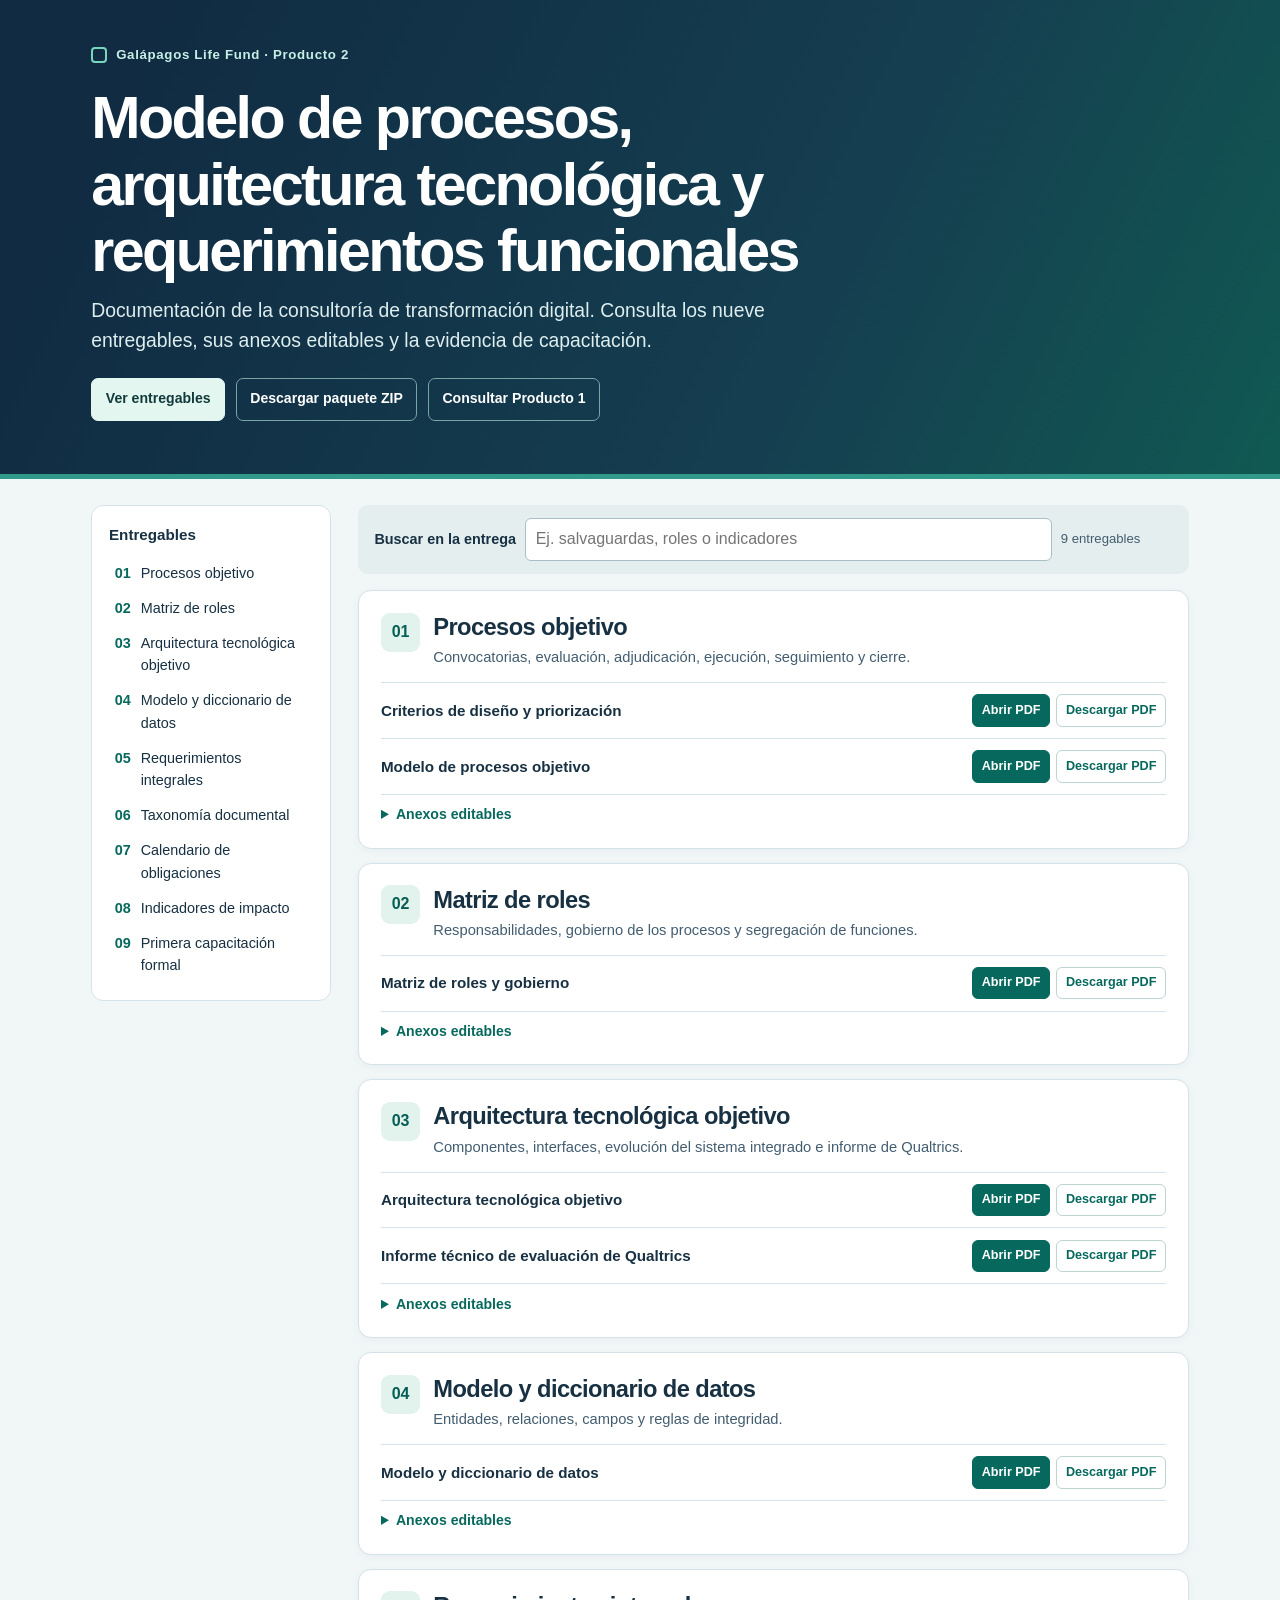
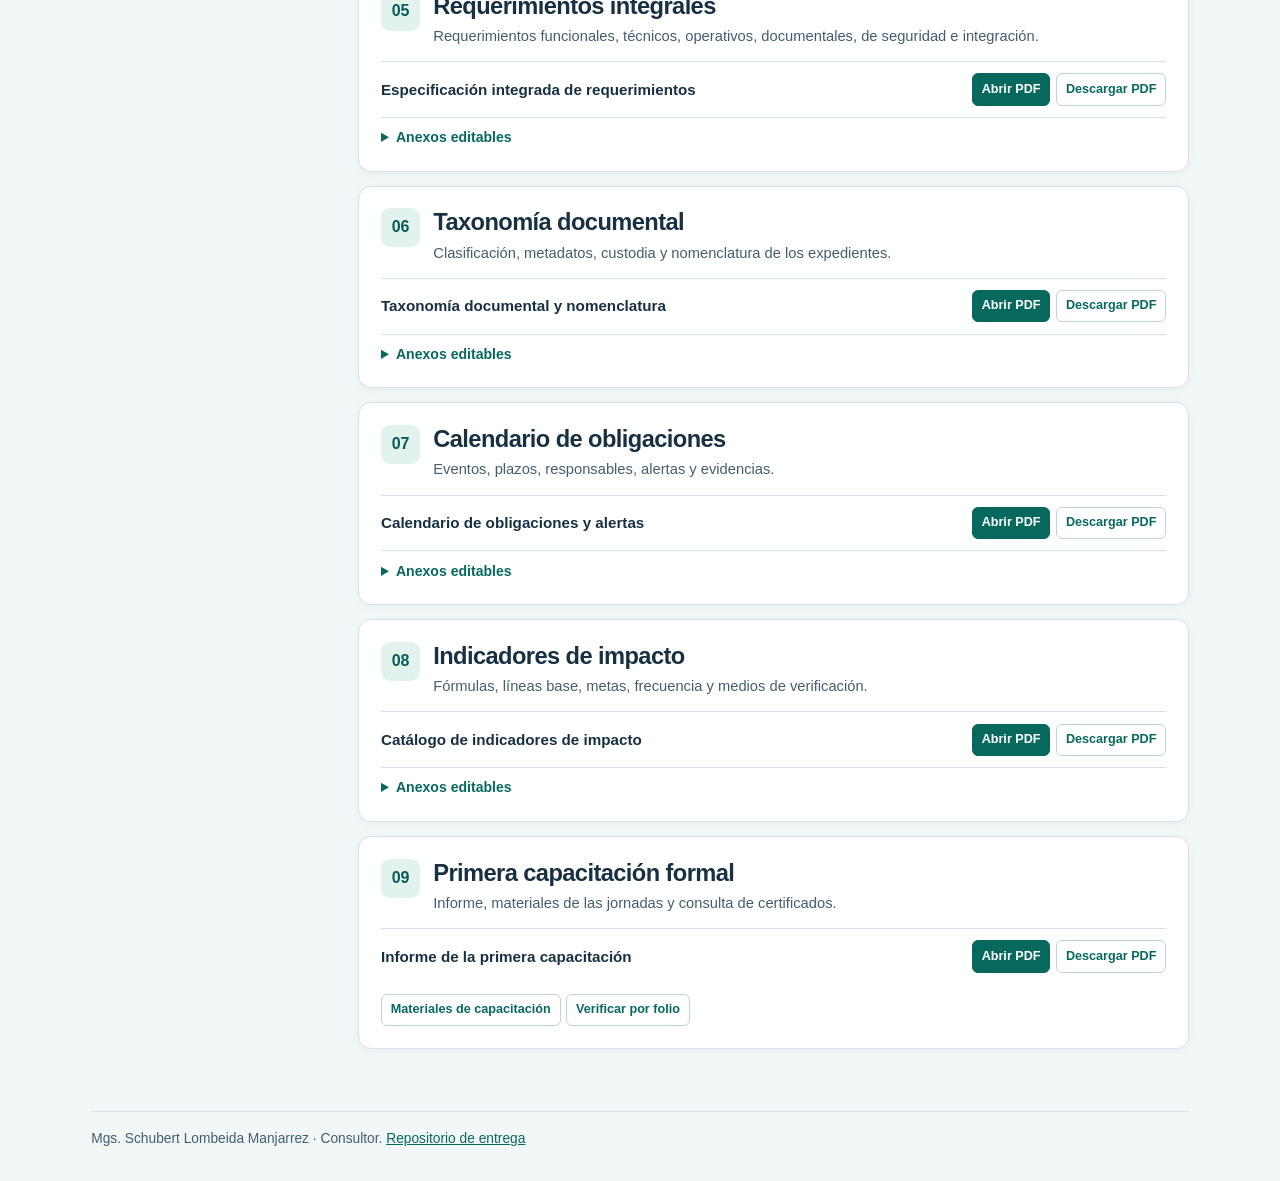
==== commit ac2ac7f4: "Retirar las versiones Word de la entrega pública" ====
--- a/index.html
+++ b/index.html
@@ -62,7 +62,7 @@
   <aside class="sidebar"><nav aria-label="Entregables del contrato"><h2>Entregables</h2><ol><li><a href="#entregable-01"><span>01</span>Procesos objetivo</a></li><li><a href="#entregable-02"><span>02</span>Matriz de roles</a></li><li><a href="#entregable-03"><span>03</span>Arquitectura tecnológica objetivo</a></li><li><a href="#entregable-04"><span>04</span>Modelo y diccionario de datos</a></li><li><a href="#entregable-05"><span>05</span>Requerimientos integrales</a></li><li><a href="#entregable-06"><span>06</span>Taxonomía documental</a></li><li><a href="#entregable-07"><span>07</span>Calendario de obligaciones</a></li><li><a href="#entregable-08"><span>08</span>Indicadores de impacto</a></li><li><a href="#entregable-09"><span>09</span>Primera capacitación formal</a></li></ol></nav></aside>
   <main id="documentos" class="main-content">
     <div class="filter" hidden><label for="buscar">Buscar en la entrega</label><input type="search" id="buscar" placeholder="Ej. salvaguardas, roles o indicadores"><span class="filter-status" role="status">9 entregables</span></div>
-    <article class="card" id="entregable-01" data-search><header><span class="code">01</span><div><h2>Procesos objetivo</h2><p>Convocatorias, evaluación, adjudicación, ejecución, seguimiento y cierre.</p></div></header><ul class="docs"><li class="document"><span class="doc-title">Criterios de diseño y priorización</span><div class="actions"><a href="01_Procesos_Objetivo_TO_BE/01_Criterios_Diseno_y_Priorizacion_P2.pdf" class="primary" target="_blank" rel="noopener">Abrir PDF</a><a href="01_Procesos_Objetivo_TO_BE/01_Criterios_Diseno_y_Priorizacion_P2.pdf" class="secondary" download>Descargar PDF</a><a href="01_Procesos_Objetivo_TO_BE/01_Criterios_Diseno_y_Priorizacion_P2.docx" class="secondary" download>Descargar Word</a></div></li><li class="document"><span class="doc-title">Modelo de procesos objetivo</span><div class="actions"><a href="01_Procesos_Objetivo_TO_BE/01_Modelo_Procesos_TO_BE_Subvenciones_y_Procesos_Relacionados.pdf" class="primary" target="_blank" rel="noopener">Abrir PDF</a><a href="01_Procesos_Objetivo_TO_BE/01_Modelo_Procesos_TO_BE_Subvenciones_y_Procesos_Relacionados.pdf" class="secondary" download>Descargar PDF</a><a href="01_Procesos_Objetivo_TO_BE/01_Modelo_Procesos_TO_BE_Subvenciones_y_Procesos_Relacionados.docx" class="secondary" download>Descargar Word</a></div></li></ul><details><summary>Anexos editables</summary><ul class="annexes"><li><span>Matriz de trazabilidad del Producto 1 al Producto 2</span><a href="01_Procesos_Objetivo_TO_BE/Matriz_Trazabilidad_Producto_1_a_Producto_2.xlsx" class="secondary" download>Descargar Excel</a></li><li><span>Fichas de procesos y registro de validación</span><a href="01_Procesos_Objetivo_TO_BE/04_Fichas_y_Validacion_Procesos.xlsx" class="secondary" download>Descargar Excel</a></li><li><span>Procesos y flujos de datos editables</span><a href="01_Procesos_Objetivo_TO_BE/Diagramas_Editables/Procesos_y_Flujos_Datos_P2.drawio" class="secondary" download>Descargar Draw.io</a></li><li><span>Macroflujo de subvenciones</span><a href="01_Procesos_Objetivo_TO_BE/Diagramas_Editables/Macroflujo_Subvenciones.svg" class="secondary" download>Descargar SVG</a></li><li><span>Macroflujo de proyectos de gobierno</span><a href="01_Procesos_Objetivo_TO_BE/Diagramas_Editables/Macroflujo_Proyectos_de_Gobierno.svg" class="secondary" download>Descargar SVG</a></li></ul></details></article><article class="card" id="entregable-02" data-search><header><span class="code">02</span><div><h2>Matriz de roles</h2><p>Responsabilidades, gobierno de los procesos y segregación de funciones.</p></div></header><ul class="docs"><li class="document"><span class="doc-title">Matriz de roles y gobierno</span><div class="actions"><a href="02_Matriz_de_Roles/01_Matriz_de_Roles_y_Gobierno.pdf" class="primary" target="_blank" rel="noopener">Abrir PDF</a><a href="02_Matriz_de_Roles/01_Matriz_de_Roles_y_Gobierno.pdf" class="secondary" download>Descargar PDF</a><a href="02_Matriz_de_Roles/01_Matriz_de_Roles_y_Gobierno.docx" class="secondary" download>Descargar Word</a></div></li></ul><details><summary>Anexos editables</summary><ul class="annexes"><li><span>Matriz de responsabilidades y funciones</span><a href="02_Matriz_de_Roles/02_Matriz_RACI_y_Funciones.xlsx" class="secondary" download>Descargar Excel</a></li></ul></details></article><article class="card" id="entregable-03" data-search><header><span class="code">03</span><div><h2>Arquitectura tecnológica objetivo</h2><p>Componentes, interfaces, evolución del sistema integrado e informe de Qualtrics.</p></div></header><ul class="docs"><li class="document"><span class="doc-title">Arquitectura tecnológica objetivo</span><div class="actions"><a href="03_Arquitectura_Tecnologica_Objetivo/01_Arquitectura_Tecnologica_Objetivo.pdf" class="primary" target="_blank" rel="noopener">Abrir PDF</a><a href="03_Arquitectura_Tecnologica_Objetivo/01_Arquitectura_Tecnologica_Objetivo.pdf" class="secondary" download>Descargar PDF</a><a href="03_Arquitectura_Tecnologica_Objetivo/01_Arquitectura_Tecnologica_Objetivo.docx" class="secondary" download>Descargar Word</a></div></li><li class="document"><span class="doc-title">Informe técnico de evaluación de Qualtrics</span><div class="actions"><a href="03_Arquitectura_Tecnologica_Objetivo/Informes_Tecnicos/Informe_Tecnico_Evaluacion_Qualtrics_GLF.pdf" class="primary" target="_blank" rel="noopener">Abrir PDF</a><a href="03_Arquitectura_Tecnologica_Objetivo/Informes_Tecnicos/Informe_Tecnico_Evaluacion_Qualtrics_GLF.pdf" class="secondary" download>Descargar PDF</a><a href="03_Arquitectura_Tecnologica_Objetivo/Informes_Tecnicos/Informe_Tecnico_Evaluacion_Qualtrics_GLF.docx" class="secondary" download>Descargar Word</a></div></li></ul><details><summary>Anexos editables</summary><ul class="annexes"><li><span>Decisiones e interfaces de arquitectura</span><a href="03_Arquitectura_Tecnologica_Objetivo/02_Decisiones_e_Interfaces_Arquitectura.xlsx" class="secondary" download>Descargar Excel</a></li><li><span>Modelo editable de arquitectura</span><a href="03_Arquitectura_Tecnologica_Objetivo/03_Arquitectura_y_Modelo_Editables.drawio" class="secondary" download>Descargar Draw.io</a></li><li><span>Arquitectura funcional</span><a href="03_Arquitectura_Tecnologica_Objetivo/01_Arquitectura_Funcional.svg" class="secondary" download>Descargar SVG</a></li><li><span>Distribución híbrida</span><a href="03_Arquitectura_Tecnologica_Objetivo/02_Distribucion_Hibrida.svg" class="secondary" download>Descargar SVG</a></li><li><span>Ciclo y arquitectura de IA Salvaguardas</span><a href="03_Arquitectura_Tecnologica_Objetivo/04_IA_Salvaguardas_Ciclo_y_Arquitectura.svg" class="secondary" download>Descargar SVG</a></li><li><span>Transición de arquitectura</span><a href="03_Arquitectura_Tecnologica_Objetivo/06_Transicion_Arquitectura.svg" class="secondary" download>Descargar SVG</a></li></ul></details></article><article class="card" id="entregable-04" data-search><header><span class="code">04</span><div><h2>Modelo y diccionario de datos</h2><p>Entidades, relaciones, campos y reglas de integridad.</p></div></header><ul class="docs"><li class="document"><span class="doc-title">Modelo y diccionario de datos</span><div class="actions"><a href="04_Modelo_y_Diccionario_de_Datos/01_Modelo_y_Diccionario_de_Datos.pdf" class="primary" target="_blank" rel="noopener">Abrir PDF</a><a href="04_Modelo_y_Diccionario_de_Datos/01_Modelo_y_Diccionario_de_Datos.pdf" class="secondary" download>Descargar PDF</a><a href="04_Modelo_y_Diccionario_de_Datos/01_Modelo_y_Diccionario_de_Datos.docx" class="secondary" download>Descargar Word</a></div></li></ul><details><summary>Anexos editables</summary><ul class="annexes"><li><span>Modelo lógico y diccionario de datos</span><a href="04_Modelo_y_Diccionario_de_Datos/02_Modelo_Logico_y_Diccionario_Integral.xlsx" class="secondary" download>Descargar Excel</a></li><li><span>Modelo de datos de subvenciones</span><a href="04_Modelo_y_Diccionario_de_Datos/03_Datos_Subvenciones.svg" class="secondary" download>Descargar SVG</a></li><li><span>Modelo de datos de gobierno y finanzas</span><a href="04_Modelo_y_Diccionario_de_Datos/04_Datos_Gobierno_Finanzas.svg" class="secondary" download>Descargar SVG</a></li><li><span>Modelo de datos de cumplimiento y documentos</span><a href="04_Modelo_y_Diccionario_de_Datos/05_Datos_Cumplimiento_Documentos.svg" class="secondary" download>Descargar SVG</a></li></ul></details></article><article class="card" id="entregable-05" data-search><header><span class="code">05</span><div><h2>Requerimientos integrales</h2><p>Requerimientos funcionales, técnicos, operativos, documentales, de seguridad e integración.</p></div></header><ul class="docs"><li class="document"><span class="doc-title">Especificación integrada de requerimientos</span><div class="actions"><a href="05_Requerimientos_Integrales/01_Especificacion_Integrada_de_Requerimientos.pdf" class="primary" target="_blank" rel="noopener">Abrir PDF</a><a href="05_Requerimientos_Integrales/01_Especificacion_Integrada_de_Requerimientos.pdf" class="secondary" download>Descargar PDF</a><a href="05_Requerimientos_Integrales/01_Especificacion_Integrada_de_Requerimientos.docx" class="secondary" download>Descargar Word</a></div></li></ul><details><summary>Anexos editables</summary><ul class="annexes"><li><span>Catálogo de requerimientos y criterios de aceptación</span><a href="05_Requerimientos_Integrales/02_Catalogo_Integral_de_Requerimientos.xlsx" class="secondary" download>Descargar Excel</a></li></ul></details></article><article class="card" id="entregable-06" data-search><header><span class="code">06</span><div><h2>Taxonomía documental</h2><p>Clasificación, metadatos, custodia y nomenclatura de los expedientes.</p></div></header><ul class="docs"><li class="document"><span class="doc-title">Taxonomía documental y nomenclatura</span><div class="actions"><a href="06_Taxonomia_Documental/01_Taxonomia_Documental_y_Nomenclatura.pdf" class="primary" target="_blank" rel="noopener">Abrir PDF</a><a href="06_Taxonomia_Documental/01_Taxonomia_Documental_y_Nomenclatura.pdf" class="secondary" download>Descargar PDF</a><a href="06_Taxonomia_Documental/01_Taxonomia_Documental_y_Nomenclatura.docx" class="secondary" download>Descargar Word</a></div></li></ul><details><summary>Anexos editables</summary><ul class="annexes"><li><span>Cuadro documental, metadatos y reglas</span><a href="06_Taxonomia_Documental/02_Cuadro_Documental_Metadatos_y_Reglas.xlsx" class="secondary" download>Descargar Excel</a></li></ul></details></article><article class="card" id="entregable-07" data-search><header><span class="code">07</span><div><h2>Calendario de obligaciones</h2><p>Eventos, plazos, responsables, alertas y evidencias.</p></div></header><ul class="docs"><li class="document"><span class="doc-title">Calendario de obligaciones y alertas</span><div class="actions"><a href="07_Calendario_de_Obligaciones/01_Calendario_de_Obligaciones_y_Alertas.pdf" class="primary" target="_blank" rel="noopener">Abrir PDF</a><a href="07_Calendario_de_Obligaciones/01_Calendario_de_Obligaciones_y_Alertas.pdf" class="secondary" download>Descargar PDF</a><a href="07_Calendario_de_Obligaciones/01_Calendario_de_Obligaciones_y_Alertas.docx" class="secondary" download>Descargar Word</a></div></li></ul><details><summary>Anexos editables</summary><ul class="annexes"><li><span>Calendario y registro de obligaciones</span><a href="07_Calendario_de_Obligaciones/02_Calendario_y_Registro_de_Obligaciones.xlsx" class="secondary" download>Descargar Excel</a></li></ul></details></article><article class="card" id="entregable-08" data-search><header><span class="code">08</span><div><h2>Indicadores de impacto</h2><p>Fórmulas, líneas base, metas, frecuencia y medios de verificación.</p></div></header><ul class="docs"><li class="document"><span class="doc-title">Catálogo de indicadores de impacto</span><div class="actions"><a href="08_Catalogo_de_Indicadores_de_Impacto/01_Catalogo_de_Indicadores_de_Impacto.pdf" class="primary" target="_blank" rel="noopener">Abrir PDF</a><a href="08_Catalogo_de_Indicadores_de_Impacto/01_Catalogo_de_Indicadores_de_Impacto.pdf" class="secondary" download>Descargar PDF</a><a href="08_Catalogo_de_Indicadores_de_Impacto/01_Catalogo_de_Indicadores_de_Impacto.docx" class="secondary" download>Descargar Word</a></div></li></ul><details><summary>Anexos editables</summary><ul class="annexes"><li><span>Catálogo y registro de indicadores</span><a href="08_Catalogo_de_Indicadores_de_Impacto/02_Catalogo_y_Registro_de_Indicadores.xlsx" class="secondary" download>Descargar Excel</a></li></ul></details></article><article class="card" id="entregable-09" data-search><header><span class="code">09</span><div><h2>Primera capacitación formal</h2><p>Informe, materiales de las jornadas y consulta de certificados.</p></div></header><ul class="docs"><li class="document"><span class="doc-title">Informe de la primera capacitación</span><div class="actions"><a href="09_Primera_Capacitacion_Formal/01_Informe_Capacitacion_y_Evidencias.pdf" class="primary" target="_blank" rel="noopener">Abrir PDF</a><a href="09_Primera_Capacitacion_Formal/01_Informe_Capacitacion_y_Evidencias.pdf" class="secondary" download>Descargar PDF</a><a href="09_Primera_Capacitacion_Formal/01_Informe_Capacitacion_y_Evidencias.docx" class="secondary" download>Descargar Word</a></div></li></ul><div class="support"><a href="09_Primera_Capacitacion_Formal/" class="secondary">Materiales de capacitación</a><a href="09_Primera_Capacitacion_Formal/03_Certificados/" class="secondary">Verificar por folio</a></div></article>
+    <article class="card" id="entregable-01" data-search><header><span class="code">01</span><div><h2>Procesos objetivo</h2><p>Convocatorias, evaluación, adjudicación, ejecución, seguimiento y cierre.</p></div></header><ul class="docs"><li class="document"><span class="doc-title">Criterios de diseño y priorización</span><div class="actions"><a href="01_Procesos_Objetivo_TO_BE/01_Criterios_Diseno_y_Priorizacion_P2.pdf" class="primary" target="_blank" rel="noopener">Abrir PDF</a><a href="01_Procesos_Objetivo_TO_BE/01_Criterios_Diseno_y_Priorizacion_P2.pdf" class="secondary" download>Descargar PDF</a></div></li><li class="document"><span class="doc-title">Modelo de procesos objetivo</span><div class="actions"><a href="01_Procesos_Objetivo_TO_BE/01_Modelo_Procesos_TO_BE_Subvenciones_y_Procesos_Relacionados.pdf" class="primary" target="_blank" rel="noopener">Abrir PDF</a><a href="01_Procesos_Objetivo_TO_BE/01_Modelo_Procesos_TO_BE_Subvenciones_y_Procesos_Relacionados.pdf" class="secondary" download>Descargar PDF</a></div></li></ul><details><summary>Anexos editables</summary><ul class="annexes"><li><span>Matriz de trazabilidad del Producto 1 al Producto 2</span><a href="01_Procesos_Objetivo_TO_BE/Matriz_Trazabilidad_Producto_1_a_Producto_2.xlsx" class="secondary" download>Descargar Excel</a></li><li><span>Fichas de procesos y registro de validación</span><a href="01_Procesos_Objetivo_TO_BE/04_Fichas_y_Validacion_Procesos.xlsx" class="secondary" download>Descargar Excel</a></li><li><span>Procesos y flujos de datos editables</span><a href="01_Procesos_Objetivo_TO_BE/Diagramas_Editables/Procesos_y_Flujos_Datos_P2.drawio" class="secondary" download>Descargar Draw.io</a></li><li><span>Macroflujo de subvenciones</span><a href="01_Procesos_Objetivo_TO_BE/Diagramas_Editables/Macroflujo_Subvenciones.svg" class="secondary" download>Descargar SVG</a></li><li><span>Macroflujo de proyectos de gobierno</span><a href="01_Procesos_Objetivo_TO_BE/Diagramas_Editables/Macroflujo_Proyectos_de_Gobierno.svg" class="secondary" download>Descargar SVG</a></li></ul></details></article><article class="card" id="entregable-02" data-search><header><span class="code">02</span><div><h2>Matriz de roles</h2><p>Responsabilidades, gobierno de los procesos y segregación de funciones.</p></div></header><ul class="docs"><li class="document"><span class="doc-title">Matriz de roles y gobierno</span><div class="actions"><a href="02_Matriz_de_Roles/01_Matriz_de_Roles_y_Gobierno.pdf" class="primary" target="_blank" rel="noopener">Abrir PDF</a><a href="02_Matriz_de_Roles/01_Matriz_de_Roles_y_Gobierno.pdf" class="secondary" download>Descargar PDF</a></div></li></ul><details><summary>Anexos editables</summary><ul class="annexes"><li><span>Matriz de responsabilidades y funciones</span><a href="02_Matriz_de_Roles/02_Matriz_RACI_y_Funciones.xlsx" class="secondary" download>Descargar Excel</a></li></ul></details></article><article class="card" id="entregable-03" data-search><header><span class="code">03</span><div><h2>Arquitectura tecnológica objetivo</h2><p>Componentes, interfaces, evolución del sistema integrado e informe de Qualtrics.</p></div></header><ul class="docs"><li class="document"><span class="doc-title">Arquitectura tecnológica objetivo</span><div class="actions"><a href="03_Arquitectura_Tecnologica_Objetivo/01_Arquitectura_Tecnologica_Objetivo.pdf" class="primary" target="_blank" rel="noopener">Abrir PDF</a><a href="03_Arquitectura_Tecnologica_Objetivo/01_Arquitectura_Tecnologica_Objetivo.pdf" class="secondary" download>Descargar PDF</a></div></li><li class="document"><span class="doc-title">Informe técnico de evaluación de Qualtrics</span><div class="actions"><a href="03_Arquitectura_Tecnologica_Objetivo/Informes_Tecnicos/Informe_Tecnico_Evaluacion_Qualtrics_GLF.pdf" class="primary" target="_blank" rel="noopener">Abrir PDF</a><a href="03_Arquitectura_Tecnologica_Objetivo/Informes_Tecnicos/Informe_Tecnico_Evaluacion_Qualtrics_GLF.pdf" class="secondary" download>Descargar PDF</a></div></li></ul><details><summary>Anexos editables</summary><ul class="annexes"><li><span>Decisiones e interfaces de arquitectura</span><a href="03_Arquitectura_Tecnologica_Objetivo/02_Decisiones_e_Interfaces_Arquitectura.xlsx" class="secondary" download>Descargar Excel</a></li><li><span>Modelo editable de arquitectura</span><a href="03_Arquitectura_Tecnologica_Objetivo/03_Arquitectura_y_Modelo_Editables.drawio" class="secondary" download>Descargar Draw.io</a></li><li><span>Arquitectura funcional</span><a href="03_Arquitectura_Tecnologica_Objetivo/01_Arquitectura_Funcional.svg" class="secondary" download>Descargar SVG</a></li><li><span>Distribución híbrida</span><a href="03_Arquitectura_Tecnologica_Objetivo/02_Distribucion_Hibrida.svg" class="secondary" download>Descargar SVG</a></li><li><span>Ciclo y arquitectura de IA Salvaguardas</span><a href="03_Arquitectura_Tecnologica_Objetivo/04_IA_Salvaguardas_Ciclo_y_Arquitectura.svg" class="secondary" download>Descargar SVG</a></li><li><span>Transición de arquitectura</span><a href="03_Arquitectura_Tecnologica_Objetivo/06_Transicion_Arquitectura.svg" class="secondary" download>Descargar SVG</a></li></ul></details></article><article class="card" id="entregable-04" data-search><header><span class="code">04</span><div><h2>Modelo y diccionario de datos</h2><p>Entidades, relaciones, campos y reglas de integridad.</p></div></header><ul class="docs"><li class="document"><span class="doc-title">Modelo y diccionario de datos</span><div class="actions"><a href="04_Modelo_y_Diccionario_de_Datos/01_Modelo_y_Diccionario_de_Datos.pdf" class="primary" target="_blank" rel="noopener">Abrir PDF</a><a href="04_Modelo_y_Diccionario_de_Datos/01_Modelo_y_Diccionario_de_Datos.pdf" class="secondary" download>Descargar PDF</a></div></li></ul><details><summary>Anexos editables</summary><ul class="annexes"><li><span>Modelo lógico y diccionario de datos</span><a href="04_Modelo_y_Diccionario_de_Datos/02_Modelo_Logico_y_Diccionario_Integral.xlsx" class="secondary" download>Descargar Excel</a></li><li><span>Modelo de datos de subvenciones</span><a href="04_Modelo_y_Diccionario_de_Datos/03_Datos_Subvenciones.svg" class="secondary" download>Descargar SVG</a></li><li><span>Modelo de datos de gobierno y finanzas</span><a href="04_Modelo_y_Diccionario_de_Datos/04_Datos_Gobierno_Finanzas.svg" class="secondary" download>Descargar SVG</a></li><li><span>Modelo de datos de cumplimiento y documentos</span><a href="04_Modelo_y_Diccionario_de_Datos/05_Datos_Cumplimiento_Documentos.svg" class="secondary" download>Descargar SVG</a></li></ul></details></article><article class="card" id="entregable-05" data-search><header><span class="code">05</span><div><h2>Requerimientos integrales</h2><p>Requerimientos funcionales, técnicos, operativos, documentales, de seguridad e integración.</p></div></header><ul class="docs"><li class="document"><span class="doc-title">Especificación integrada de requerimientos</span><div class="actions"><a href="05_Requerimientos_Integrales/01_Especificacion_Integrada_de_Requerimientos.pdf" class="primary" target="_blank" rel="noopener">Abrir PDF</a><a href="05_Requerimientos_Integrales/01_Especificacion_Integrada_de_Requerimientos.pdf" class="secondary" download>Descargar PDF</a></div></li></ul><details><summary>Anexos editables</summary><ul class="annexes"><li><span>Catálogo de requerimientos y criterios de aceptación</span><a href="05_Requerimientos_Integrales/02_Catalogo_Integral_de_Requerimientos.xlsx" class="secondary" download>Descargar Excel</a></li></ul></details></article><article class="card" id="entregable-06" data-search><header><span class="code">06</span><div><h2>Taxonomía documental</h2><p>Clasificación, metadatos, custodia y nomenclatura de los expedientes.</p></div></header><ul class="docs"><li class="document"><span class="doc-title">Taxonomía documental y nomenclatura</span><div class="actions"><a href="06_Taxonomia_Documental/01_Taxonomia_Documental_y_Nomenclatura.pdf" class="primary" target="_blank" rel="noopener">Abrir PDF</a><a href="06_Taxonomia_Documental/01_Taxonomia_Documental_y_Nomenclatura.pdf" class="secondary" download>Descargar PDF</a></div></li></ul><details><summary>Anexos editables</summary><ul class="annexes"><li><span>Cuadro documental, metadatos y reglas</span><a href="06_Taxonomia_Documental/02_Cuadro_Documental_Metadatos_y_Reglas.xlsx" class="secondary" download>Descargar Excel</a></li></ul></details></article><article class="card" id="entregable-07" data-search><header><span class="code">07</span><div><h2>Calendario de obligaciones</h2><p>Eventos, plazos, responsables, alertas y evidencias.</p></div></header><ul class="docs"><li class="document"><span class="doc-title">Calendario de obligaciones y alertas</span><div class="actions"><a href="07_Calendario_de_Obligaciones/01_Calendario_de_Obligaciones_y_Alertas.pdf" class="primary" target="_blank" rel="noopener">Abrir PDF</a><a href="07_Calendario_de_Obligaciones/01_Calendario_de_Obligaciones_y_Alertas.pdf" class="secondary" download>Descargar PDF</a></div></li></ul><details><summary>Anexos editables</summary><ul class="annexes"><li><span>Calendario y registro de obligaciones</span><a href="07_Calendario_de_Obligaciones/02_Calendario_y_Registro_de_Obligaciones.xlsx" class="secondary" download>Descargar Excel</a></li></ul></details></article><article class="card" id="entregable-08" data-search><header><span class="code">08</span><div><h2>Indicadores de impacto</h2><p>Fórmulas, líneas base, metas, frecuencia y medios de verificación.</p></div></header><ul class="docs"><li class="document"><span class="doc-title">Catálogo de indicadores de impacto</span><div class="actions"><a href="08_Catalogo_de_Indicadores_de_Impacto/01_Catalogo_de_Indicadores_de_Impacto.pdf" class="primary" target="_blank" rel="noopener">Abrir PDF</a><a href="08_Catalogo_de_Indicadores_de_Impacto/01_Catalogo_de_Indicadores_de_Impacto.pdf" class="secondary" download>Descargar PDF</a></div></li></ul><details><summary>Anexos editables</summary><ul class="annexes"><li><span>Catálogo y registro de indicadores</span><a href="08_Catalogo_de_Indicadores_de_Impacto/02_Catalogo_y_Registro_de_Indicadores.xlsx" class="secondary" download>Descargar Excel</a></li></ul></details></article><article class="card" id="entregable-09" data-search><header><span class="code">09</span><div><h2>Primera capacitación formal</h2><p>Informe, materiales de las jornadas y consulta de certificados.</p></div></header><ul class="docs"><li class="document"><span class="doc-title">Informe de la primera capacitación</span><div class="actions"><a href="09_Primera_Capacitacion_Formal/01_Informe_Capacitacion_y_Evidencias.pdf" class="primary" target="_blank" rel="noopener">Abrir PDF</a><a href="09_Primera_Capacitacion_Formal/01_Informe_Capacitacion_y_Evidencias.pdf" class="secondary" download>Descargar PDF</a></div></li></ul><div class="support"><a href="09_Primera_Capacitacion_Formal/" class="secondary">Materiales de capacitación</a><a href="09_Primera_Capacitacion_Formal/03_Certificados/" class="secondary">Verificar por folio</a></div></article>
   </main>
 </div>
 <footer><p>Mgs. Schubert Lombeida Manjarrez · Consultor. <a href="https://github.com/soulkernel/GLF.P2" target="_blank" rel="noopener">Repositorio de entrega</a></p></footer>
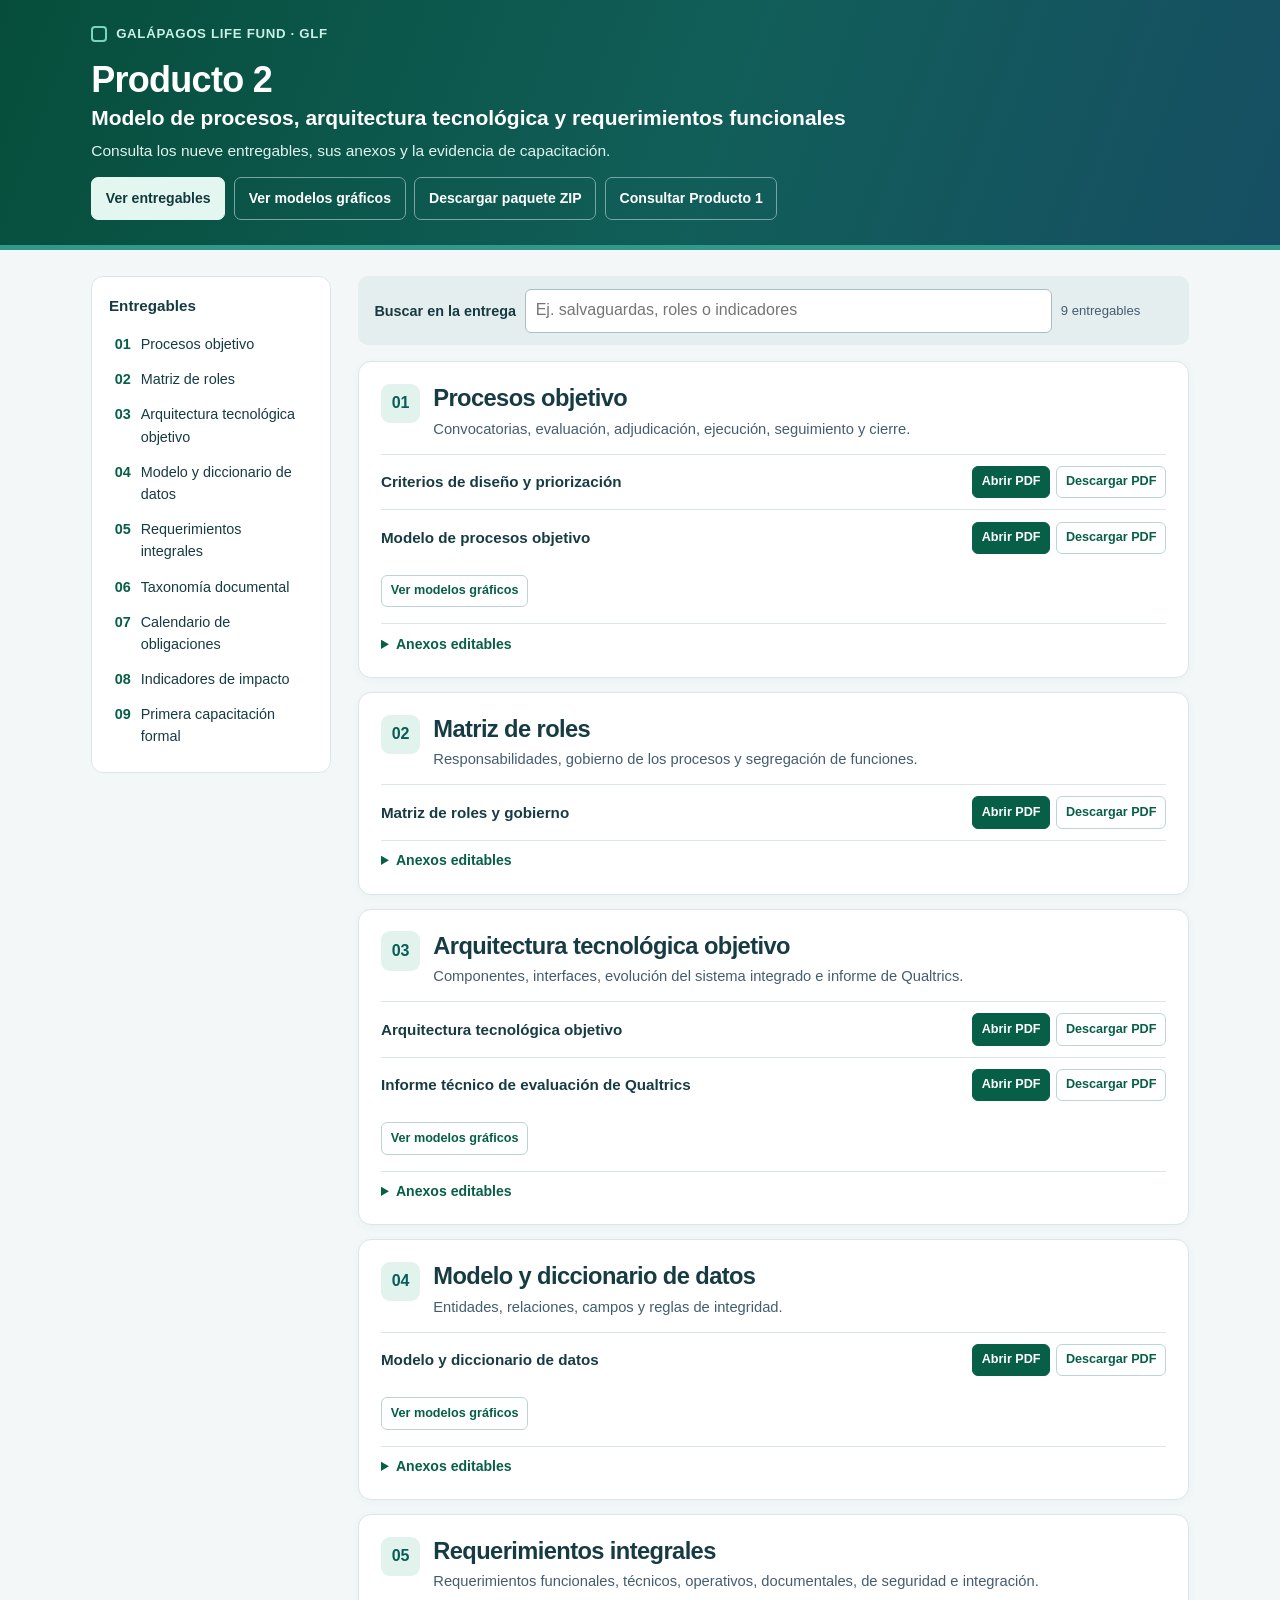
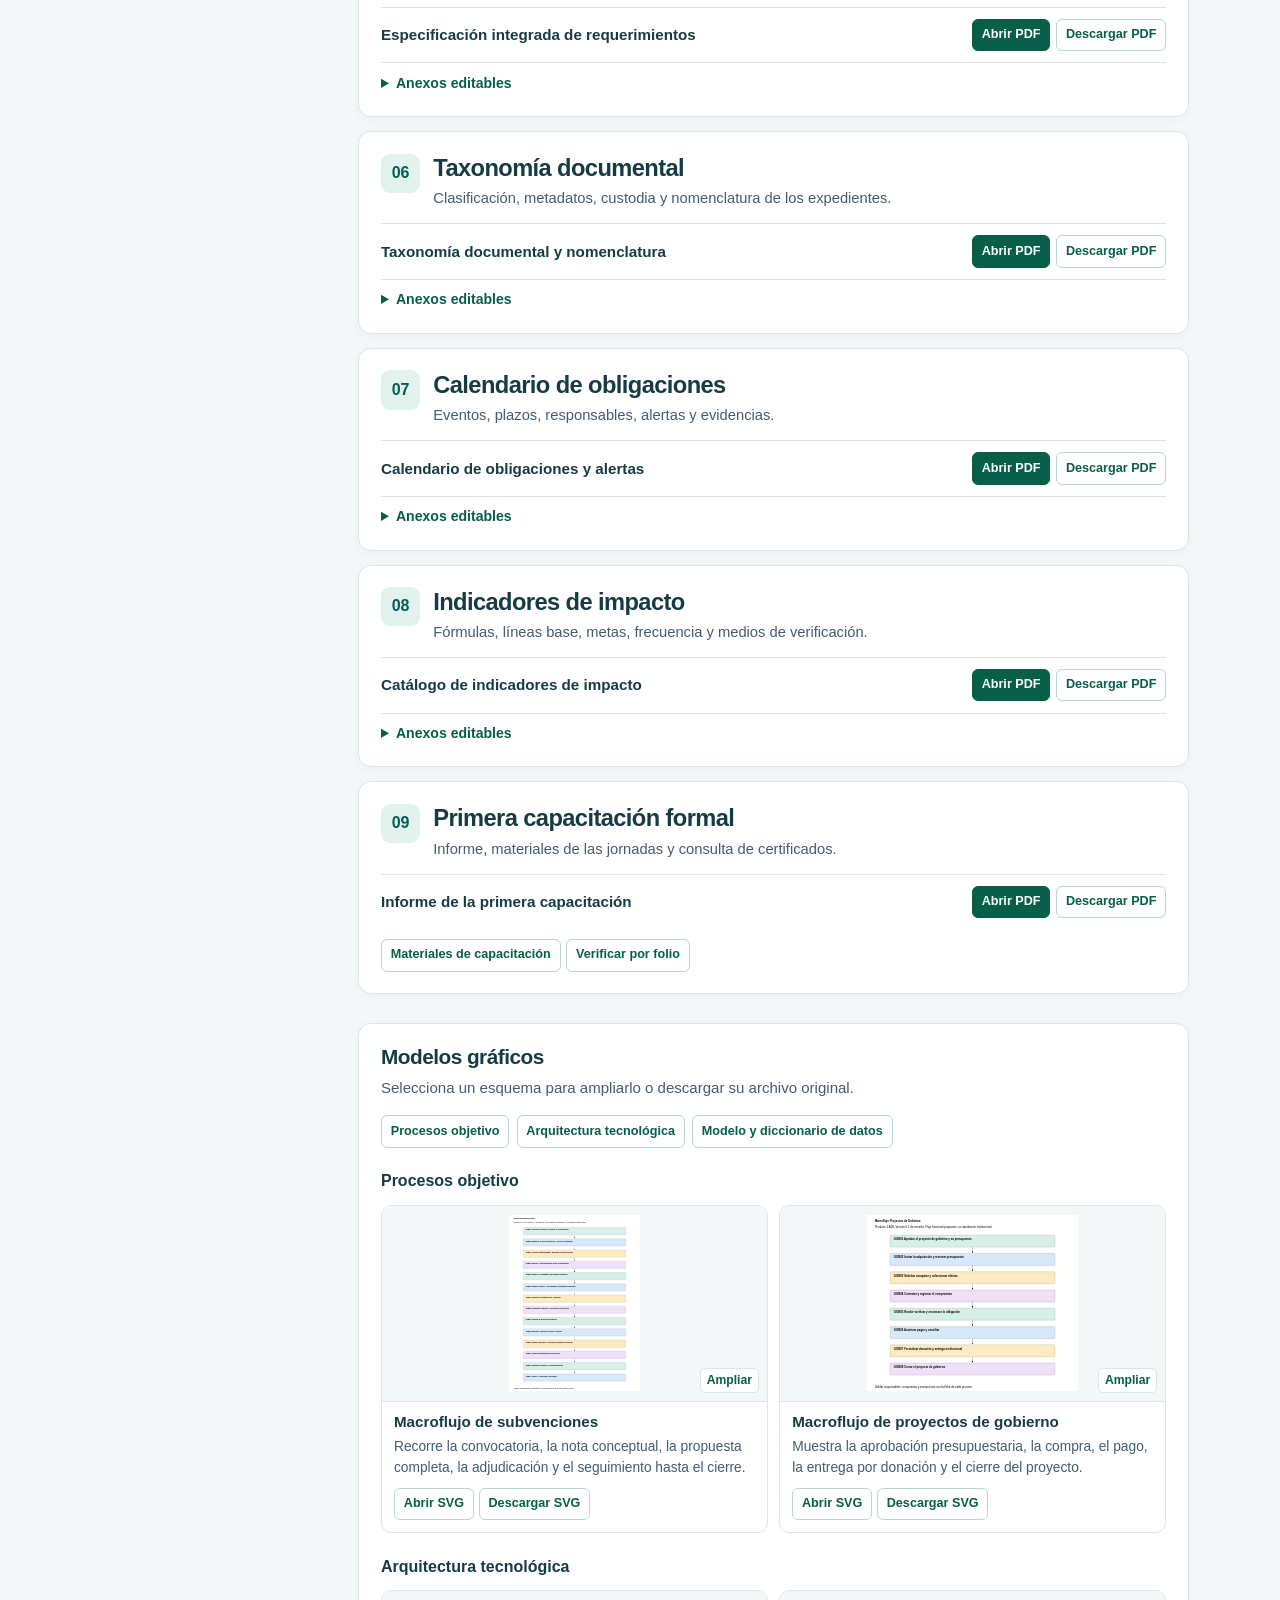
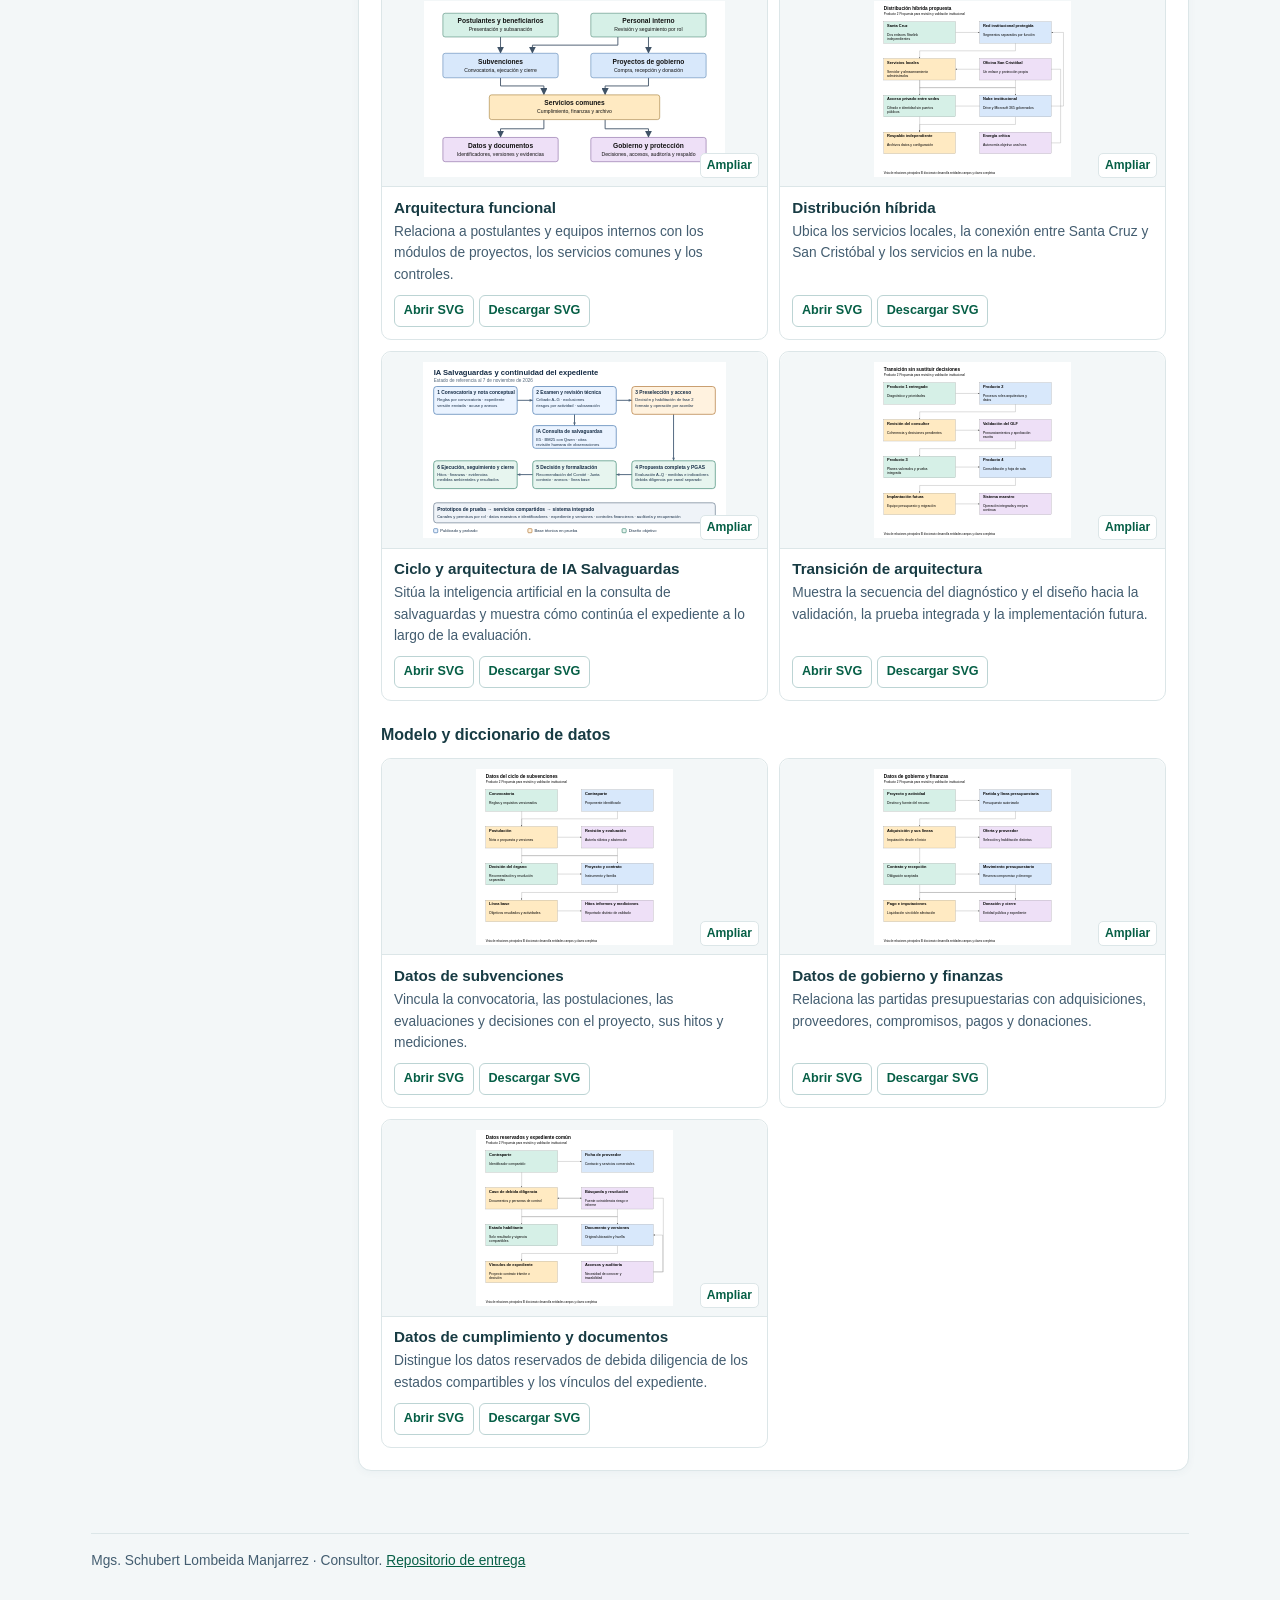
==== commit 13354415: "Integrar galería SVG y ajustar encabezado del Producto 2" ====
--- a/index.html
+++ b/index.html
@@ -4,19 +4,20 @@
 <meta charset="utf-8">
 <meta name="viewport" content="width=device-width, initial-scale=1">
 <meta name="description" content="Entrega del Producto 2 de la consultoría de transformación digital para el Galápagos Life Fund.">
-<title>Producto 2 · Galápagos Life Fund</title>
+<title>Producto 2 | Modelo de procesos, arquitectura tecnológica y requerimientos funcionales | GLF</title>
 <style>
-:root{color-scheme:light;--ink:#173042;--muted:#435d70;--navy:#0e293e;--teal:#07695e;--mist:#f1f6f7;--line:#d5e2e7;--white:#fff;font-family:Inter,"Segoe UI",Arial,sans-serif}
+:root{color-scheme:light;--ink:#173b43;--muted:#435d70;--navy:#0e293e;--teal:#065f46;--mist:#f3f7f8;--line:#dce6e8;--white:#fff;font-family:"Segoe UI",Arial,sans-serif}
 *{box-sizing:border-box}body{margin:0;color:var(--ink);background:var(--mist);line-height:1.55}
 a{color:var(--teal)}a:focus-visible,summary:focus-visible,input:focus-visible{outline:3px solid #bc681d;outline-offset:4px}
 .skip{position:absolute;left:1rem;top:-10rem;padding:.6rem 1rem;background:white;color:var(--navy);z-index:4}.skip:focus{top:1rem}
-.hero{background:linear-gradient(116deg,#102b42 10%,#153f50 65%,#105952);color:#fff;border-bottom:5px solid #319989}
-.hero-inner{max-width:1200px;margin:auto;padding:2.8rem clamp(1rem,4vw,3.4rem) 3.3rem}
+.hero{background:linear-gradient(110deg,#064e3b,#115e59 55%,#164e63);color:#fff;border-bottom:5px solid #319989}
+.hero-inner{max-width:1200px;margin:auto;padding:1.5rem clamp(1rem,4vw,3.4rem) 1.55rem}
 .brand{display:inline-flex;align-items:center;gap:.55rem;margin:0;font-size:.83rem;font-weight:700;letter-spacing:.05em;color:#c6f0e6}
 .brand::before{content:"";display:inline-block;width:.76rem;height:.76rem;border:2px solid #79d5bc;border-radius:4px}
-.hero h1{font-size:clamp(2rem,5.5vw,3.7rem);line-height:1.12;max-width:850px;letter-spacing:-.043em;margin:.9rem 0 .7rem}
-.hero .lead{max-width:780px;font-size:clamp(1rem,2.2vw,1.21rem);color:#deeeef;margin:0}
-.hero-links{display:flex;flex-wrap:wrap;gap:.65rem;margin-top:1.4rem}.hero-links a{color:#fff;text-decoration:none;border:1px solid #78a5a8;border-radius:7px;padding:.6rem .85rem;font-size:.88rem;font-weight:700}
+.hero h1{font-size:clamp(1.7rem,3vw,2.25rem);line-height:1.16;font-weight:650;letter-spacing:-.02em;margin:.55rem 0 .23rem}
+.hero .subtitle{margin:0 0 .38rem;max-width:790px;font-size:clamp(1.02rem,1.65vw,1.31rem);line-height:1.35;font-weight:600;color:#fff}
+.hero .lead{max-width:780px;font-size:.97rem;color:#e0f2ef;margin:0}
+.hero-links{display:flex;flex-wrap:wrap;gap:.55rem;margin-top:.9rem}.hero-links a{color:#fff;text-decoration:none;border:1px solid #78a5a8;border-radius:7px;padding:.6rem .85rem;font-size:.88rem;font-weight:700}
 .hero-links a:hover{background:#ffffff26}.hero-links a:first-child{background:#e4f6f0;border-color:#e4f6f0;color:#123a3c}
 .layout{display:grid;grid-template-columns:minmax(205px,240px) minmax(0,1fr);gap:1.7rem;max-width:1200px;margin:auto;padding:1.65rem clamp(1rem,4vw,3.4rem) 3rem}
 .sidebar{align-self:start;position:sticky;top:1rem;background:white;border:1px solid var(--line);border-radius:12px;padding:1.05rem}
@@ -40,19 +41,63 @@
 .support{margin-top:.6rem}
 footer{max-width:1200px;margin:auto;padding:0 clamp(1rem,4vw,3.4rem) 2rem;color:var(--muted);font-size:.86rem}
 footer p{margin:0;border-top:1px solid var(--line);padding-top:1rem}
-@media(max-width:930px){.layout{grid-template-columns:1fr;gap:1rem}.sidebar{position:static}.sidebar ol{display:flex;flex-wrap:wrap;column-gap:.62rem}.sidebar a{padding:.26rem}.hero-inner{padding-top:2rem;padding-bottom:2.15rem}}
+@media(max-width:930px){.layout{grid-template-columns:1fr;gap:1rem}.sidebar{position:static}.sidebar ol{display:flex;flex-wrap:wrap;column-gap:.62rem}.sidebar a{padding:.26rem}.hero-inner{padding-top:1.35rem;padding-bottom:1.55rem}}
 @media(max-width:550px){.document{grid-template-columns:1fr}.filter input{min-width:100%;order:3}.filter-status{margin-left:auto}.hero-links a{font-size:.78rem}.annexes li{align-items:flex-start}.actions .secondary,.actions .primary{font-size:.76rem}}
+/* Galería de modelos gráficos */
+button:focus-visible,[tabindex="0"]:focus-visible{outline:3px solid #d39313;outline-offset:3px}
+.gallery{margin-top:1.8rem}
+.gallery>h2{margin:0;font-size:1.3rem;font-weight:650}
+.gallery-intro{margin:.35rem 0 1rem;color:var(--muted);font-size:.94rem}
+.gallery-jumps{display:flex;flex-wrap:wrap;gap:.45rem}
+.gallery-jumps a,.gallery-link{display:inline-block;text-decoration:none}
+.gallery-group{margin-top:1.35rem;scroll-margin-top:1rem}
+.gallery-group h3{font-size:1rem;color:var(--ink);margin:0 0 .65rem}
+.gallery-grid{display:grid;grid-template-columns:repeat(2,minmax(0,1fr));gap:.7rem}
+.model{display:flex;flex-direction:column;min-width:0;margin:0;background:white;border:1px solid var(--line);border-radius:10px}
+.model-preview{position:relative;display:grid;place-items:center;min-height:12rem;padding:.6rem;border-bottom:1px solid var(--line);border-radius:10px 10px 0 0;background:#f3f7f8}
+.model-preview img{display:block;width:100%;height:11rem;object-fit:contain}
+.model-preview:hover{background:#eaf4ef}
+.preview-action{position:absolute;right:.5rem;bottom:.5rem;background:#fff;color:var(--teal);border:1px solid var(--line);border-radius:5px;padding:.13rem .38rem;font-size:.76rem;font-weight:650}
+.model figcaption{flex:1;display:flex;flex-direction:column;padding:.65rem .75rem .75rem}
+.model h4{margin:0;font-size:.95rem;line-height:1.28}
+.model p{flex:1;margin:.25rem 0 .6rem;font-size:.86rem;color:var(--muted)}
+.model .actions{gap:.3rem}
+.model .actions a{white-space:normal}
+.viewer{width:min(96vw,72rem);max-width:96vw;max-height:94dvh;margin:auto;padding:0;border:1px solid var(--line);border-radius:12px;background:white;color:var(--ink);overflow:auto}
+.viewer::backdrop{background:#102b37d4}
+.viewer-header{padding:.7rem .9rem .55rem;display:flex;align-items:flex-start;justify-content:space-between;gap:.7rem}
+.viewer-header h2{margin:0;font-size:1.13rem;line-height:1.3}
+.viewer-header p{margin:.2rem 0 0;font-size:.86rem;color:var(--muted)}
+.viewer button,.viewer a{display:inline-flex;align-items:center;justify-content:center;min-height:2.25rem}
+.viewer button{background:white;color:var(--teal);font:inherit;font-size:.82rem;font-weight:650;cursor:pointer}
+.viewer button:disabled{opacity:.45;cursor:default}
+.viewer-controls{display:flex;flex-wrap:wrap;gap:.38rem;align-items:center;padding:0 .9rem .6rem}
+.viewer-controls output{color:var(--muted);font-size:.83rem;min-width:3.1rem;text-align:center}
+.viewer-viewport{height:min(65dvh,47rem);overflow:auto;background:#eef4f3;border-top:1px solid var(--line);cursor:grab;touch-action:pan-x pan-y}
+.viewer-viewport.is-dragging{cursor:grabbing;user-select:none}
+.viewer-viewport img{display:block;max-width:none;height:auto;margin:.6rem auto;user-select:none}
+html.viewer-open{overflow:hidden}
+@media(max-width:660px){
+  .gallery-grid{grid-template-columns:1fr}
+  .model-preview{min-height:11rem}
+  .model-preview img{height:10.5rem}
+  .viewer-header{padding:.6rem .65rem .5rem}
+  .viewer-controls{padding:0 .65rem .55rem}
+  .viewer-viewport{height:min(54dvh,33rem)}
+}
 </style>
 </head>
 <body>
 <a href="#documentos" class="skip">Saltar a los documentos</a>
 <header class="hero">
   <div class="hero-inner">
-    <p class="brand">Galápagos Life Fund · Producto 2</p>
-    <h1>Modelo de procesos, arquitectura tecnológica y requerimientos funcionales</h1>
-    <p class="lead">Documentación de la consultoría de transformación digital. Consulta los nueve entregables, sus anexos editables y la evidencia de capacitación.</p>
+    <p class="brand">GALÁPAGOS LIFE FUND · GLF</p>
+    <h1>Producto 2</h1>
+    <p class="subtitle">Modelo de procesos, arquitectura tecnológica y requerimientos funcionales</p>
+    <p class="lead">Consulta los nueve entregables, sus anexos y la evidencia de capacitación.</p>
     <nav class="hero-links" aria-label="Accesos de entrega">
       <a href="#documentos">Ver entregables</a>
+      <a href="#modelos-graficos">Ver modelos gráficos</a>
       <a href="https://github.com/soulkernel/GLF.P2/archive/refs/heads/main.zip">Descargar paquete ZIP</a>
       <a href="https://soulkernel.github.io/GLF.P1/" target="_blank" rel="noopener">Consultar Producto 1</a>
     </nav>
@@ -62,22 +107,121 @@
   <aside class="sidebar"><nav aria-label="Entregables del contrato"><h2>Entregables</h2><ol><li><a href="#entregable-01"><span>01</span>Procesos objetivo</a></li><li><a href="#entregable-02"><span>02</span>Matriz de roles</a></li><li><a href="#entregable-03"><span>03</span>Arquitectura tecnológica objetivo</a></li><li><a href="#entregable-04"><span>04</span>Modelo y diccionario de datos</a></li><li><a href="#entregable-05"><span>05</span>Requerimientos integrales</a></li><li><a href="#entregable-06"><span>06</span>Taxonomía documental</a></li><li><a href="#entregable-07"><span>07</span>Calendario de obligaciones</a></li><li><a href="#entregable-08"><span>08</span>Indicadores de impacto</a></li><li><a href="#entregable-09"><span>09</span>Primera capacitación formal</a></li></ol></nav></aside>
   <main id="documentos" class="main-content">
     <div class="filter" hidden><label for="buscar">Buscar en la entrega</label><input type="search" id="buscar" placeholder="Ej. salvaguardas, roles o indicadores"><span class="filter-status" role="status">9 entregables</span></div>
-    <article class="card" id="entregable-01" data-search><header><span class="code">01</span><div><h2>Procesos objetivo</h2><p>Convocatorias, evaluación, adjudicación, ejecución, seguimiento y cierre.</p></div></header><ul class="docs"><li class="document"><span class="doc-title">Criterios de diseño y priorización</span><div class="actions"><a href="01_Procesos_Objetivo_TO_BE/01_Criterios_Diseno_y_Priorizacion_P2.pdf" class="primary" target="_blank" rel="noopener">Abrir PDF</a><a href="01_Procesos_Objetivo_TO_BE/01_Criterios_Diseno_y_Priorizacion_P2.pdf" class="secondary" download>Descargar PDF</a></div></li><li class="document"><span class="doc-title">Modelo de procesos objetivo</span><div class="actions"><a href="01_Procesos_Objetivo_TO_BE/01_Modelo_Procesos_TO_BE_Subvenciones_y_Procesos_Relacionados.pdf" class="primary" target="_blank" rel="noopener">Abrir PDF</a><a href="01_Procesos_Objetivo_TO_BE/01_Modelo_Procesos_TO_BE_Subvenciones_y_Procesos_Relacionados.pdf" class="secondary" download>Descargar PDF</a></div></li></ul><details><summary>Anexos editables</summary><ul class="annexes"><li><span>Matriz de trazabilidad del Producto 1 al Producto 2</span><a href="01_Procesos_Objetivo_TO_BE/Matriz_Trazabilidad_Producto_1_a_Producto_2.xlsx" class="secondary" download>Descargar Excel</a></li><li><span>Fichas de procesos y registro de validación</span><a href="01_Procesos_Objetivo_TO_BE/04_Fichas_y_Validacion_Procesos.xlsx" class="secondary" download>Descargar Excel</a></li><li><span>Procesos y flujos de datos editables</span><a href="01_Procesos_Objetivo_TO_BE/Diagramas_Editables/Procesos_y_Flujos_Datos_P2.drawio" class="secondary" download>Descargar Draw.io</a></li><li><span>Macroflujo de subvenciones</span><a href="01_Procesos_Objetivo_TO_BE/Diagramas_Editables/Macroflujo_Subvenciones.svg" class="secondary" download>Descargar SVG</a></li><li><span>Macroflujo de proyectos de gobierno</span><a href="01_Procesos_Objetivo_TO_BE/Diagramas_Editables/Macroflujo_Proyectos_de_Gobierno.svg" class="secondary" download>Descargar SVG</a></li></ul></details></article><article class="card" id="entregable-02" data-search><header><span class="code">02</span><div><h2>Matriz de roles</h2><p>Responsabilidades, gobierno de los procesos y segregación de funciones.</p></div></header><ul class="docs"><li class="document"><span class="doc-title">Matriz de roles y gobierno</span><div class="actions"><a href="02_Matriz_de_Roles/01_Matriz_de_Roles_y_Gobierno.pdf" class="primary" target="_blank" rel="noopener">Abrir PDF</a><a href="02_Matriz_de_Roles/01_Matriz_de_Roles_y_Gobierno.pdf" class="secondary" download>Descargar PDF</a></div></li></ul><details><summary>Anexos editables</summary><ul class="annexes"><li><span>Matriz de responsabilidades y funciones</span><a href="02_Matriz_de_Roles/02_Matriz_RACI_y_Funciones.xlsx" class="secondary" download>Descargar Excel</a></li></ul></details></article><article class="card" id="entregable-03" data-search><header><span class="code">03</span><div><h2>Arquitectura tecnológica objetivo</h2><p>Componentes, interfaces, evolución del sistema integrado e informe de Qualtrics.</p></div></header><ul class="docs"><li class="document"><span class="doc-title">Arquitectura tecnológica objetivo</span><div class="actions"><a href="03_Arquitectura_Tecnologica_Objetivo/01_Arquitectura_Tecnologica_Objetivo.pdf" class="primary" target="_blank" rel="noopener">Abrir PDF</a><a href="03_Arquitectura_Tecnologica_Objetivo/01_Arquitectura_Tecnologica_Objetivo.pdf" class="secondary" download>Descargar PDF</a></div></li><li class="document"><span class="doc-title">Informe técnico de evaluación de Qualtrics</span><div class="actions"><a href="03_Arquitectura_Tecnologica_Objetivo/Informes_Tecnicos/Informe_Tecnico_Evaluacion_Qualtrics_GLF.pdf" class="primary" target="_blank" rel="noopener">Abrir PDF</a><a href="03_Arquitectura_Tecnologica_Objetivo/Informes_Tecnicos/Informe_Tecnico_Evaluacion_Qualtrics_GLF.pdf" class="secondary" download>Descargar PDF</a></div></li></ul><details><summary>Anexos editables</summary><ul class="annexes"><li><span>Decisiones e interfaces de arquitectura</span><a href="03_Arquitectura_Tecnologica_Objetivo/02_Decisiones_e_Interfaces_Arquitectura.xlsx" class="secondary" download>Descargar Excel</a></li><li><span>Modelo editable de arquitectura</span><a href="03_Arquitectura_Tecnologica_Objetivo/03_Arquitectura_y_Modelo_Editables.drawio" class="secondary" download>Descargar Draw.io</a></li><li><span>Arquitectura funcional</span><a href="03_Arquitectura_Tecnologica_Objetivo/01_Arquitectura_Funcional.svg" class="secondary" download>Descargar SVG</a></li><li><span>Distribución híbrida</span><a href="03_Arquitectura_Tecnologica_Objetivo/02_Distribucion_Hibrida.svg" class="secondary" download>Descargar SVG</a></li><li><span>Ciclo y arquitectura de IA Salvaguardas</span><a href="03_Arquitectura_Tecnologica_Objetivo/04_IA_Salvaguardas_Ciclo_y_Arquitectura.svg" class="secondary" download>Descargar SVG</a></li><li><span>Transición de arquitectura</span><a href="03_Arquitectura_Tecnologica_Objetivo/06_Transicion_Arquitectura.svg" class="secondary" download>Descargar SVG</a></li></ul></details></article><article class="card" id="entregable-04" data-search><header><span class="code">04</span><div><h2>Modelo y diccionario de datos</h2><p>Entidades, relaciones, campos y reglas de integridad.</p></div></header><ul class="docs"><li class="document"><span class="doc-title">Modelo y diccionario de datos</span><div class="actions"><a href="04_Modelo_y_Diccionario_de_Datos/01_Modelo_y_Diccionario_de_Datos.pdf" class="primary" target="_blank" rel="noopener">Abrir PDF</a><a href="04_Modelo_y_Diccionario_de_Datos/01_Modelo_y_Diccionario_de_Datos.pdf" class="secondary" download>Descargar PDF</a></div></li></ul><details><summary>Anexos editables</summary><ul class="annexes"><li><span>Modelo lógico y diccionario de datos</span><a href="04_Modelo_y_Diccionario_de_Datos/02_Modelo_Logico_y_Diccionario_Integral.xlsx" class="secondary" download>Descargar Excel</a></li><li><span>Modelo de datos de subvenciones</span><a href="04_Modelo_y_Diccionario_de_Datos/03_Datos_Subvenciones.svg" class="secondary" download>Descargar SVG</a></li><li><span>Modelo de datos de gobierno y finanzas</span><a href="04_Modelo_y_Diccionario_de_Datos/04_Datos_Gobierno_Finanzas.svg" class="secondary" download>Descargar SVG</a></li><li><span>Modelo de datos de cumplimiento y documentos</span><a href="04_Modelo_y_Diccionario_de_Datos/05_Datos_Cumplimiento_Documentos.svg" class="secondary" download>Descargar SVG</a></li></ul></details></article><article class="card" id="entregable-05" data-search><header><span class="code">05</span><div><h2>Requerimientos integrales</h2><p>Requerimientos funcionales, técnicos, operativos, documentales, de seguridad e integración.</p></div></header><ul class="docs"><li class="document"><span class="doc-title">Especificación integrada de requerimientos</span><div class="actions"><a href="05_Requerimientos_Integrales/01_Especificacion_Integrada_de_Requerimientos.pdf" class="primary" target="_blank" rel="noopener">Abrir PDF</a><a href="05_Requerimientos_Integrales/01_Especificacion_Integrada_de_Requerimientos.pdf" class="secondary" download>Descargar PDF</a></div></li></ul><details><summary>Anexos editables</summary><ul class="annexes"><li><span>Catálogo de requerimientos y criterios de aceptación</span><a href="05_Requerimientos_Integrales/02_Catalogo_Integral_de_Requerimientos.xlsx" class="secondary" download>Descargar Excel</a></li></ul></details></article><article class="card" id="entregable-06" data-search><header><span class="code">06</span><div><h2>Taxonomía documental</h2><p>Clasificación, metadatos, custodia y nomenclatura de los expedientes.</p></div></header><ul class="docs"><li class="document"><span class="doc-title">Taxonomía documental y nomenclatura</span><div class="actions"><a href="06_Taxonomia_Documental/01_Taxonomia_Documental_y_Nomenclatura.pdf" class="primary" target="_blank" rel="noopener">Abrir PDF</a><a href="06_Taxonomia_Documental/01_Taxonomia_Documental_y_Nomenclatura.pdf" class="secondary" download>Descargar PDF</a></div></li></ul><details><summary>Anexos editables</summary><ul class="annexes"><li><span>Cuadro documental, metadatos y reglas</span><a href="06_Taxonomia_Documental/02_Cuadro_Documental_Metadatos_y_Reglas.xlsx" class="secondary" download>Descargar Excel</a></li></ul></details></article><article class="card" id="entregable-07" data-search><header><span class="code">07</span><div><h2>Calendario de obligaciones</h2><p>Eventos, plazos, responsables, alertas y evidencias.</p></div></header><ul class="docs"><li class="document"><span class="doc-title">Calendario de obligaciones y alertas</span><div class="actions"><a href="07_Calendario_de_Obligaciones/01_Calendario_de_Obligaciones_y_Alertas.pdf" class="primary" target="_blank" rel="noopener">Abrir PDF</a><a href="07_Calendario_de_Obligaciones/01_Calendario_de_Obligaciones_y_Alertas.pdf" class="secondary" download>Descargar PDF</a></div></li></ul><details><summary>Anexos editables</summary><ul class="annexes"><li><span>Calendario y registro de obligaciones</span><a href="07_Calendario_de_Obligaciones/02_Calendario_y_Registro_de_Obligaciones.xlsx" class="secondary" download>Descargar Excel</a></li></ul></details></article><article class="card" id="entregable-08" data-search><header><span class="code">08</span><div><h2>Indicadores de impacto</h2><p>Fórmulas, líneas base, metas, frecuencia y medios de verificación.</p></div></header><ul class="docs"><li class="document"><span class="doc-title">Catálogo de indicadores de impacto</span><div class="actions"><a href="08_Catalogo_de_Indicadores_de_Impacto/01_Catalogo_de_Indicadores_de_Impacto.pdf" class="primary" target="_blank" rel="noopener">Abrir PDF</a><a href="08_Catalogo_de_Indicadores_de_Impacto/01_Catalogo_de_Indicadores_de_Impacto.pdf" class="secondary" download>Descargar PDF</a></div></li></ul><details><summary>Anexos editables</summary><ul class="annexes"><li><span>Catálogo y registro de indicadores</span><a href="08_Catalogo_de_Indicadores_de_Impacto/02_Catalogo_y_Registro_de_Indicadores.xlsx" class="secondary" download>Descargar Excel</a></li></ul></details></article><article class="card" id="entregable-09" data-search><header><span class="code">09</span><div><h2>Primera capacitación formal</h2><p>Informe, materiales de las jornadas y consulta de certificados.</p></div></header><ul class="docs"><li class="document"><span class="doc-title">Informe de la primera capacitación</span><div class="actions"><a href="09_Primera_Capacitacion_Formal/01_Informe_Capacitacion_y_Evidencias.pdf" class="primary" target="_blank" rel="noopener">Abrir PDF</a><a href="09_Primera_Capacitacion_Formal/01_Informe_Capacitacion_y_Evidencias.pdf" class="secondary" download>Descargar PDF</a></div></li></ul><div class="support"><a href="09_Primera_Capacitacion_Formal/" class="secondary">Materiales de capacitación</a><a href="09_Primera_Capacitacion_Formal/03_Certificados/" class="secondary">Verificar por folio</a></div></article>
+    <article class="card" id="entregable-01" data-search><header><span class="code">01</span><div><h2>Procesos objetivo</h2><p>Convocatorias, evaluación, adjudicación, ejecución, seguimiento y cierre.</p></div></header><ul class="docs"><li class="document"><span class="doc-title">Criterios de diseño y priorización</span><div class="actions"><a href="01_Procesos_Objetivo_TO_BE/01_Criterios_Diseno_y_Priorizacion_P2.pdf" class="primary" target="_blank" rel="noopener">Abrir PDF</a><a href="01_Procesos_Objetivo_TO_BE/01_Criterios_Diseno_y_Priorizacion_P2.pdf" class="secondary" download>Descargar PDF</a></div></li><li class="document"><span class="doc-title">Modelo de procesos objetivo</span><div class="actions"><a href="01_Procesos_Objetivo_TO_BE/01_Modelo_Procesos_TO_BE_Subvenciones_y_Procesos_Relacionados.pdf" class="primary" target="_blank" rel="noopener">Abrir PDF</a><a href="01_Procesos_Objetivo_TO_BE/01_Modelo_Procesos_TO_BE_Subvenciones_y_Procesos_Relacionados.pdf" class="secondary" download>Descargar PDF</a></div></li></ul><p class="support"><a class="secondary gallery-link" href="#modelos-procesos">Ver modelos gráficos</a></p><details><summary>Anexos editables</summary><ul class="annexes"><li><span>Matriz de trazabilidad del Producto 1 al Producto 2</span><a href="01_Procesos_Objetivo_TO_BE/Matriz_Trazabilidad_Producto_1_a_Producto_2.xlsx" class="secondary" download>Descargar Excel</a></li><li><span>Fichas de procesos y registro de validación</span><a href="01_Procesos_Objetivo_TO_BE/04_Fichas_y_Validacion_Procesos.xlsx" class="secondary" download>Descargar Excel</a></li><li><span>Procesos y flujos de datos editables</span><a href="01_Procesos_Objetivo_TO_BE/Diagramas_Editables/Procesos_y_Flujos_Datos_P2.drawio" class="secondary" download>Descargar Draw.io</a></li></ul></details></article><article class="card" id="entregable-02" data-search><header><span class="code">02</span><div><h2>Matriz de roles</h2><p>Responsabilidades, gobierno de los procesos y segregación de funciones.</p></div></header><ul class="docs"><li class="document"><span class="doc-title">Matriz de roles y gobierno</span><div class="actions"><a href="02_Matriz_de_Roles/01_Matriz_de_Roles_y_Gobierno.pdf" class="primary" target="_blank" rel="noopener">Abrir PDF</a><a href="02_Matriz_de_Roles/01_Matriz_de_Roles_y_Gobierno.pdf" class="secondary" download>Descargar PDF</a></div></li></ul><details><summary>Anexos editables</summary><ul class="annexes"><li><span>Matriz de responsabilidades y funciones</span><a href="02_Matriz_de_Roles/02_Matriz_RACI_y_Funciones.xlsx" class="secondary" download>Descargar Excel</a></li></ul></details></article><article class="card" id="entregable-03" data-search><header><span class="code">03</span><div><h2>Arquitectura tecnológica objetivo</h2><p>Componentes, interfaces, evolución del sistema integrado e informe de Qualtrics.</p></div></header><ul class="docs"><li class="document"><span class="doc-title">Arquitectura tecnológica objetivo</span><div class="actions"><a href="03_Arquitectura_Tecnologica_Objetivo/01_Arquitectura_Tecnologica_Objetivo.pdf" class="primary" target="_blank" rel="noopener">Abrir PDF</a><a href="03_Arquitectura_Tecnologica_Objetivo/01_Arquitectura_Tecnologica_Objetivo.pdf" class="secondary" download>Descargar PDF</a></div></li><li class="document"><span class="doc-title">Informe técnico de evaluación de Qualtrics</span><div class="actions"><a href="03_Arquitectura_Tecnologica_Objetivo/Informes_Tecnicos/Informe_Tecnico_Evaluacion_Qualtrics_GLF.pdf" class="primary" target="_blank" rel="noopener">Abrir PDF</a><a href="03_Arquitectura_Tecnologica_Objetivo/Informes_Tecnicos/Informe_Tecnico_Evaluacion_Qualtrics_GLF.pdf" class="secondary" download>Descargar PDF</a></div></li></ul><p class="support"><a class="secondary gallery-link" href="#modelos-arquitectura">Ver modelos gráficos</a></p><details><summary>Anexos editables</summary><ul class="annexes"><li><span>Decisiones e interfaces de arquitectura</span><a href="03_Arquitectura_Tecnologica_Objetivo/02_Decisiones_e_Interfaces_Arquitectura.xlsx" class="secondary" download>Descargar Excel</a></li><li><span>Modelo editable de arquitectura</span><a href="03_Arquitectura_Tecnologica_Objetivo/03_Arquitectura_y_Modelo_Editables.drawio" class="secondary" download>Descargar Draw.io</a></li></ul></details></article><article class="card" id="entregable-04" data-search><header><span class="code">04</span><div><h2>Modelo y diccionario de datos</h2><p>Entidades, relaciones, campos y reglas de integridad.</p></div></header><ul class="docs"><li class="document"><span class="doc-title">Modelo y diccionario de datos</span><div class="actions"><a href="04_Modelo_y_Diccionario_de_Datos/01_Modelo_y_Diccionario_de_Datos.pdf" class="primary" target="_blank" rel="noopener">Abrir PDF</a><a href="04_Modelo_y_Diccionario_de_Datos/01_Modelo_y_Diccionario_de_Datos.pdf" class="secondary" download>Descargar PDF</a></div></li></ul><p class="support"><a class="secondary gallery-link" href="#modelos-datos">Ver modelos gráficos</a></p><details><summary>Anexos editables</summary><ul class="annexes"><li><span>Modelo lógico y diccionario de datos</span><a href="04_Modelo_y_Diccionario_de_Datos/02_Modelo_Logico_y_Diccionario_Integral.xlsx" class="secondary" download>Descargar Excel</a></li></ul></details></article><article class="card" id="entregable-05" data-search><header><span class="code">05</span><div><h2>Requerimientos integrales</h2><p>Requerimientos funcionales, técnicos, operativos, documentales, de seguridad e integración.</p></div></header><ul class="docs"><li class="document"><span class="doc-title">Especificación integrada de requerimientos</span><div class="actions"><a href="05_Requerimientos_Integrales/01_Especificacion_Integrada_de_Requerimientos.pdf" class="primary" target="_blank" rel="noopener">Abrir PDF</a><a href="05_Requerimientos_Integrales/01_Especificacion_Integrada_de_Requerimientos.pdf" class="secondary" download>Descargar PDF</a></div></li></ul><details><summary>Anexos editables</summary><ul class="annexes"><li><span>Catálogo de requerimientos y criterios de aceptación</span><a href="05_Requerimientos_Integrales/02_Catalogo_Integral_de_Requerimientos.xlsx" class="secondary" download>Descargar Excel</a></li></ul></details></article><article class="card" id="entregable-06" data-search><header><span class="code">06</span><div><h2>Taxonomía documental</h2><p>Clasificación, metadatos, custodia y nomenclatura de los expedientes.</p></div></header><ul class="docs"><li class="document"><span class="doc-title">Taxonomía documental y nomenclatura</span><div class="actions"><a href="06_Taxonomia_Documental/01_Taxonomia_Documental_y_Nomenclatura.pdf" class="primary" target="_blank" rel="noopener">Abrir PDF</a><a href="06_Taxonomia_Documental/01_Taxonomia_Documental_y_Nomenclatura.pdf" class="secondary" download>Descargar PDF</a></div></li></ul><details><summary>Anexos editables</summary><ul class="annexes"><li><span>Cuadro documental, metadatos y reglas</span><a href="06_Taxonomia_Documental/02_Cuadro_Documental_Metadatos_y_Reglas.xlsx" class="secondary" download>Descargar Excel</a></li></ul></details></article><article class="card" id="entregable-07" data-search><header><span class="code">07</span><div><h2>Calendario de obligaciones</h2><p>Eventos, plazos, responsables, alertas y evidencias.</p></div></header><ul class="docs"><li class="document"><span class="doc-title">Calendario de obligaciones y alertas</span><div class="actions"><a href="07_Calendario_de_Obligaciones/01_Calendario_de_Obligaciones_y_Alertas.pdf" class="primary" target="_blank" rel="noopener">Abrir PDF</a><a href="07_Calendario_de_Obligaciones/01_Calendario_de_Obligaciones_y_Alertas.pdf" class="secondary" download>Descargar PDF</a></div></li></ul><details><summary>Anexos editables</summary><ul class="annexes"><li><span>Calendario y registro de obligaciones</span><a href="07_Calendario_de_Obligaciones/02_Calendario_y_Registro_de_Obligaciones.xlsx" class="secondary" download>Descargar Excel</a></li></ul></details></article><article class="card" id="entregable-08" data-search><header><span class="code">08</span><div><h2>Indicadores de impacto</h2><p>Fórmulas, líneas base, metas, frecuencia y medios de verificación.</p></div></header><ul class="docs"><li class="document"><span class="doc-title">Catálogo de indicadores de impacto</span><div class="actions"><a href="08_Catalogo_de_Indicadores_de_Impacto/01_Catalogo_de_Indicadores_de_Impacto.pdf" class="primary" target="_blank" rel="noopener">Abrir PDF</a><a href="08_Catalogo_de_Indicadores_de_Impacto/01_Catalogo_de_Indicadores_de_Impacto.pdf" class="secondary" download>Descargar PDF</a></div></li></ul><details><summary>Anexos editables</summary><ul class="annexes"><li><span>Catálogo y registro de indicadores</span><a href="08_Catalogo_de_Indicadores_de_Impacto/02_Catalogo_y_Registro_de_Indicadores.xlsx" class="secondary" download>Descargar Excel</a></li></ul></details></article><article class="card" id="entregable-09" data-search><header><span class="code">09</span><div><h2>Primera capacitación formal</h2><p>Informe, materiales de las jornadas y consulta de certificados.</p></div></header><ul class="docs"><li class="document"><span class="doc-title">Informe de la primera capacitación</span><div class="actions"><a href="09_Primera_Capacitacion_Formal/01_Informe_Capacitacion_y_Evidencias.pdf" class="primary" target="_blank" rel="noopener">Abrir PDF</a><a href="09_Primera_Capacitacion_Formal/01_Informe_Capacitacion_y_Evidencias.pdf" class="secondary" download>Descargar PDF</a></div></li></ul><div class="support"><a href="09_Primera_Capacitacion_Formal/" class="secondary">Materiales de capacitación</a><a href="09_Primera_Capacitacion_Formal/03_Certificados/" class="secondary">Verificar por folio</a></div></article>
+    <section id="modelos-graficos" class="card gallery" aria-labelledby="modelos-titulo">
+      <h2 id="modelos-titulo">Modelos gráficos</h2>
+      <p class="gallery-intro">Selecciona un esquema para ampliarlo o descargar su archivo original.</p>
+      <nav class="gallery-jumps" aria-label="Grupos de modelos gráficos">
+        <a class="secondary" href="#modelos-procesos">Procesos objetivo</a>
+        <a class="secondary" href="#modelos-arquitectura">Arquitectura tecnológica</a>
+        <a class="secondary" href="#modelos-datos">Modelo y diccionario de datos</a>
+      </nav>
+      <section id="modelos-procesos" class="gallery-group" aria-labelledby="titulo-procesos">
+        <h3 id="titulo-procesos">Procesos objetivo</h3>
+        <div class="gallery-grid">
+          <figure class="model">
+            <a class="model-preview" href="01_Procesos_Objetivo_TO_BE/Diagramas_Editables/Macroflujo_Subvenciones.svg" target="_blank" rel="noopener" aria-label="Ampliar Macroflujo de subvenciones" data-model><img src="01_Procesos_Objetivo_TO_BE/Diagramas_Editables/Macroflujo_Subvenciones.svg" width="1100" height="1485" loading="lazy" decoding="async" alt="Macroflujo de subvenciones"><span class="preview-action" aria-hidden="true">Ampliar</span></a>
+            <figcaption><h4>Macroflujo de subvenciones</h4><p>Recorre la convocatoria, la nota conceptual, la propuesta completa, la adjudicación y el seguimiento hasta el cierre.</p>
+              <div class="actions"><a class="secondary" href="01_Procesos_Objetivo_TO_BE/Diagramas_Editables/Macroflujo_Subvenciones.svg" target="_blank" rel="noopener">Abrir SVG</a><a class="secondary" href="01_Procesos_Objetivo_TO_BE/Diagramas_Editables/Macroflujo_Subvenciones.svg" download>Descargar SVG</a></div>
+            </figcaption>
+          </figure>
+          <figure class="model">
+            <a class="model-preview" href="01_Procesos_Objetivo_TO_BE/Diagramas_Editables/Macroflujo_Proyectos_de_Gobierno.svg" target="_blank" rel="noopener" aria-label="Ampliar Macroflujo de proyectos de gobierno" data-model><img src="01_Procesos_Objetivo_TO_BE/Diagramas_Editables/Macroflujo_Proyectos_de_Gobierno.svg" width="1100" height="915" loading="lazy" decoding="async" alt="Macroflujo de proyectos de gobierno"><span class="preview-action" aria-hidden="true">Ampliar</span></a>
+            <figcaption><h4>Macroflujo de proyectos de gobierno</h4><p>Muestra la aprobación presupuestaria, la compra, el pago, la entrega por donación y el cierre del proyecto.</p>
+              <div class="actions"><a class="secondary" href="01_Procesos_Objetivo_TO_BE/Diagramas_Editables/Macroflujo_Proyectos_de_Gobierno.svg" target="_blank" rel="noopener">Abrir SVG</a><a class="secondary" href="01_Procesos_Objetivo_TO_BE/Diagramas_Editables/Macroflujo_Proyectos_de_Gobierno.svg" download>Descargar SVG</a></div>
+            </figcaption>
+          </figure>
+        </div>
+      </section>
+      <section id="modelos-arquitectura" class="gallery-group" aria-labelledby="titulo-arquitectura">
+        <h3 id="titulo-arquitectura">Arquitectura tecnológica</h3>
+        <div class="gallery-grid">
+          <figure class="model">
+            <a class="model-preview" href="03_Arquitectura_Tecnologica_Objetivo/01_Arquitectura_Funcional.svg" target="_blank" rel="noopener" aria-label="Ampliar Arquitectura funcional" data-model><img src="03_Arquitectura_Tecnologica_Objetivo/01_Arquitectura_Funcional.svg" width="1180" height="690" loading="lazy" decoding="async" alt="Arquitectura funcional"><span class="preview-action" aria-hidden="true">Ampliar</span></a>
+            <figcaption><h4>Arquitectura funcional</h4><p>Relaciona a postulantes y equipos internos con los módulos de proyectos, los servicios comunes y los controles.</p>
+              <div class="actions"><a class="secondary" href="03_Arquitectura_Tecnologica_Objetivo/01_Arquitectura_Funcional.svg" target="_blank" rel="noopener">Abrir SVG</a><a class="secondary" href="03_Arquitectura_Tecnologica_Objetivo/01_Arquitectura_Funcional.svg" download>Descargar SVG</a></div>
+            </figcaption>
+          </figure>
+          <figure class="model">
+            <a class="model-preview" href="03_Arquitectura_Tecnologica_Objetivo/02_Distribucion_Hibrida.svg" target="_blank" rel="noopener" aria-label="Ampliar Distribución híbrida" data-model><img src="03_Arquitectura_Tecnologica_Objetivo/02_Distribucion_Hibrida.svg" width="1100" height="980" loading="lazy" decoding="async" alt="Distribución híbrida"><span class="preview-action" aria-hidden="true">Ampliar</span></a>
+            <figcaption><h4>Distribución híbrida</h4><p>Ubica los servicios locales, la conexión entre Santa Cruz y San Cristóbal y los servicios en la nube.</p>
+              <div class="actions"><a class="secondary" href="03_Arquitectura_Tecnologica_Objetivo/02_Distribucion_Hibrida.svg" target="_blank" rel="noopener">Abrir SVG</a><a class="secondary" href="03_Arquitectura_Tecnologica_Objetivo/02_Distribucion_Hibrida.svg" download>Descargar SVG</a></div>
+            </figcaption>
+          </figure>
+          <figure class="model">
+            <a class="model-preview" href="03_Arquitectura_Tecnologica_Objetivo/04_IA_Salvaguardas_Ciclo_y_Arquitectura.svg" target="_blank" rel="noopener" aria-label="Ampliar Ciclo y arquitectura de IA Salvaguardas" data-model><img src="03_Arquitectura_Tecnologica_Objetivo/04_IA_Salvaguardas_Ciclo_y_Arquitectura.svg" width="1560" height="905" loading="lazy" decoding="async" alt="Ciclo y arquitectura de IA Salvaguardas"><span class="preview-action" aria-hidden="true">Ampliar</span></a>
+            <figcaption><h4>Ciclo y arquitectura de IA Salvaguardas</h4><p>Sitúa la inteligencia artificial en la consulta de salvaguardas y muestra cómo continúa el expediente a lo largo de la evaluación.</p>
+              <div class="actions"><a class="secondary" href="03_Arquitectura_Tecnologica_Objetivo/04_IA_Salvaguardas_Ciclo_y_Arquitectura.svg" target="_blank" rel="noopener">Abrir SVG</a><a class="secondary" href="03_Arquitectura_Tecnologica_Objetivo/04_IA_Salvaguardas_Ciclo_y_Arquitectura.svg" download>Descargar SVG</a></div>
+            </figcaption>
+          </figure>
+          <figure class="model">
+            <a class="model-preview" href="03_Arquitectura_Tecnologica_Objetivo/06_Transicion_Arquitectura.svg" target="_blank" rel="noopener" aria-label="Ampliar Transición de arquitectura" data-model><img src="03_Arquitectura_Tecnologica_Objetivo/06_Transicion_Arquitectura.svg" width="1100" height="980" loading="lazy" decoding="async" alt="Transición de arquitectura"><span class="preview-action" aria-hidden="true">Ampliar</span></a>
+            <figcaption><h4>Transición de arquitectura</h4><p>Muestra la secuencia del diagnóstico y el diseño hacia la validación, la prueba integrada y la implementación futura.</p>
+              <div class="actions"><a class="secondary" href="03_Arquitectura_Tecnologica_Objetivo/06_Transicion_Arquitectura.svg" target="_blank" rel="noopener">Abrir SVG</a><a class="secondary" href="03_Arquitectura_Tecnologica_Objetivo/06_Transicion_Arquitectura.svg" download>Descargar SVG</a></div>
+            </figcaption>
+          </figure>
+        </div>
+      </section>
+      <section id="modelos-datos" class="gallery-group" aria-labelledby="titulo-datos">
+        <h3 id="titulo-datos">Modelo y diccionario de datos</h3>
+        <div class="gallery-grid">
+          <figure class="model">
+            <a class="model-preview" href="04_Modelo_y_Diccionario_de_Datos/03_Datos_Subvenciones.svg" target="_blank" rel="noopener" aria-label="Ampliar Datos de subvenciones" data-model><img src="04_Modelo_y_Diccionario_de_Datos/03_Datos_Subvenciones.svg" width="1100" height="980" loading="lazy" decoding="async" alt="Datos de subvenciones"><span class="preview-action" aria-hidden="true">Ampliar</span></a>
+            <figcaption><h4>Datos de subvenciones</h4><p>Vincula la convocatoria, las postulaciones, las evaluaciones y decisiones con el proyecto, sus hitos y mediciones.</p>
+              <div class="actions"><a class="secondary" href="04_Modelo_y_Diccionario_de_Datos/03_Datos_Subvenciones.svg" target="_blank" rel="noopener">Abrir SVG</a><a class="secondary" href="04_Modelo_y_Diccionario_de_Datos/03_Datos_Subvenciones.svg" download>Descargar SVG</a></div>
+            </figcaption>
+          </figure>
+          <figure class="model">
+            <a class="model-preview" href="04_Modelo_y_Diccionario_de_Datos/04_Datos_Gobierno_Finanzas.svg" target="_blank" rel="noopener" aria-label="Ampliar Datos de gobierno y finanzas" data-model><img src="04_Modelo_y_Diccionario_de_Datos/04_Datos_Gobierno_Finanzas.svg" width="1100" height="980" loading="lazy" decoding="async" alt="Datos de gobierno y finanzas"><span class="preview-action" aria-hidden="true">Ampliar</span></a>
+            <figcaption><h4>Datos de gobierno y finanzas</h4><p>Relaciona las partidas presupuestarias con adquisiciones, proveedores, compromisos, pagos y donaciones.</p>
+              <div class="actions"><a class="secondary" href="04_Modelo_y_Diccionario_de_Datos/04_Datos_Gobierno_Finanzas.svg" target="_blank" rel="noopener">Abrir SVG</a><a class="secondary" href="04_Modelo_y_Diccionario_de_Datos/04_Datos_Gobierno_Finanzas.svg" download>Descargar SVG</a></div>
+            </figcaption>
+          </figure>
+          <figure class="model">
+            <a class="model-preview" href="04_Modelo_y_Diccionario_de_Datos/05_Datos_Cumplimiento_Documentos.svg" target="_blank" rel="noopener" aria-label="Ampliar Datos de cumplimiento y documentos" data-model><img src="04_Modelo_y_Diccionario_de_Datos/05_Datos_Cumplimiento_Documentos.svg" width="1100" height="980" loading="lazy" decoding="async" alt="Datos de cumplimiento y documentos"><span class="preview-action" aria-hidden="true">Ampliar</span></a>
+            <figcaption><h4>Datos de cumplimiento y documentos</h4><p>Distingue los datos reservados de debida diligencia de los estados compartibles y los vínculos del expediente.</p>
+              <div class="actions"><a class="secondary" href="04_Modelo_y_Diccionario_de_Datos/05_Datos_Cumplimiento_Documentos.svg" target="_blank" rel="noopener">Abrir SVG</a><a class="secondary" href="04_Modelo_y_Diccionario_de_Datos/05_Datos_Cumplimiento_Documentos.svg" download>Descargar SVG</a></div>
+            </figcaption>
+          </figure>
+        </div>
+      </section>
+    </section>
   </main>
 </div>
 <footer><p>Mgs. Schubert Lombeida Manjarrez · Consultor. <a href="https://github.com/soulkernel/GLF.P2" target="_blank" rel="noopener">Repositorio de entrega</a></p></footer>
+<dialog id="visor-modelos" class="viewer" aria-labelledby="visor-titulo" aria-describedby="visor-descripcion">
+  <div class="viewer-header">
+    <div><h2 id="visor-titulo"></h2><p id="visor-descripcion"></p></div>
+    <button class="secondary" type="button" data-close autofocus>Cerrar</button>
+  </div>
+  <div class="viewer-controls" aria-label="Controles del gráfico">
+    <button class="secondary" type="button" data-zoom-out aria-label="Reducir">−</button>
+    <output aria-live="polite">100 %</output>
+    <button class="secondary" type="button" data-zoom-in aria-label="Ampliar">+</button>
+    <button class="secondary" type="button" data-zoom-reset>Ajustar</button>
+    <a class="secondary" data-open-original target="_blank" rel="noopener">Abrir SVG</a>
+  </div>
+  <div class="viewer-viewport" tabindex="0" role="region" aria-label="Gráfico desplazable">
+    <img alt="" draggable="false">
+  </div>
+</dialog>
 <script>
 const filter = document.querySelector('.filter');
 const field = document.querySelector('#buscar');
 const cards = Array.from(document.querySelectorAll('[data-search]'));
 const live = document.querySelector('.filter-status');
 const key = value => value.toLowerCase().normalize('NFD').replace(/[\u0300-\u036f]/g, '');
+const searchable = cards.map(card => {
+  const galleryLink = card.querySelector('.gallery-link');
+  const group = galleryLink && document.getElementById(galleryLink.hash.slice(1));
+  return [card, key(card.textContent + ' ' + (group?.textContent ?? ''))];
+});
 filter.hidden = false;
 function update() {
   const terms = key(field.value).trim().split(/\s+/).filter(Boolean);
   let count = 0;
-  for (const card of cards) {
-    const match = terms.every(term => key(card.textContent).includes(term));
+  for (const [card, content] of searchable) {
+    const match = terms.every(term => content.includes(term));
     card.hidden = !match;
     if (match) count++;
   }
@@ -87,6 +231,82 @@
 for (const item of document.querySelectorAll('.sidebar a')) {
   item.addEventListener('click', () => { field.value = ''; update(); });
 }
+const gallery = document.querySelector('.gallery');
+const viewer = document.querySelector('#visor-modelos');
+const viewport = viewer.querySelector('.viewer-viewport');
+const modelImage = viewport.querySelector('img');
+const closeViewer = viewer.querySelector('[data-close]');
+const smaller = viewer.querySelector('[data-zoom-out]');
+const larger = viewer.querySelector('[data-zoom-in]');
+const zoomStatus = viewer.querySelector('output');
+let modelLink;
+let size;
+let zoom = 1;
+let drag;
+
+function updateZoom(next) {
+  if (!viewer.open || !size) return;
+  const [width, height] = size;
+  const fit = Math.min((viewport.clientWidth - 20) / width, (viewport.clientHeight - 20) / height, 1);
+  const oldWidth = modelImage.clientWidth || 1;
+  const oldHeight = modelImage.clientHeight || 1;
+  const x = (viewport.scrollLeft + viewport.clientWidth / 2) / oldWidth;
+  const y = (viewport.scrollTop + viewport.clientHeight / 2) / oldHeight;
+  zoom = Math.max(1, Math.min(4, next));
+  modelImage.style.width = Math.max(1, Math.floor(width * fit * zoom)) + 'px';
+  if (zoom === 1) viewport.scrollTo(0, 0);
+  else viewport.scrollTo(modelImage.clientWidth * x - viewport.clientWidth / 2, modelImage.clientHeight * y - viewport.clientHeight / 2);
+  smaller.disabled = zoom === 1;
+  larger.disabled = zoom === 4;
+  zoomStatus.textContent = Math.round(zoom * 100) + ' %';
+}
+
+gallery.addEventListener('click', event => {
+  const link = event.target.closest('[data-model]');
+  if (!link || event.ctrlKey || event.metaKey || event.shiftKey || event.altKey || typeof viewer.showModal !== 'function') return;
+  event.preventDefault();
+  const figure = link.closest('figure');
+  const thumb = link.querySelector('img');
+  modelLink = link;
+  size = [Number(thumb.getAttribute('width')), Number(thumb.getAttribute('height'))];
+  viewer.querySelector('#visor-titulo').textContent = figure.querySelector('h4').textContent;
+  viewer.querySelector('#visor-descripcion').textContent = figure.querySelector('figcaption p').textContent;
+  viewer.querySelector('[data-open-original]').href = link.href;
+  modelImage.alt = thumb.alt;
+  modelImage.width = size[0];
+  modelImage.height = size[1];
+  modelImage.src = link.href;
+  document.documentElement.classList.add('viewer-open');
+  viewer.showModal();
+  updateZoom(1);
+});
+
+closeViewer.addEventListener('click', () => viewer.close());
+viewer.addEventListener('close', () => {
+  document.documentElement.classList.remove('viewer-open');
+  drag = undefined;
+  viewport.classList.remove('is-dragging');
+  modelLink?.focus({preventScroll:true});
+});
+smaller.addEventListener('click', () => updateZoom(zoom - .5));
+larger.addEventListener('click', () => updateZoom(zoom + .5));
+viewer.querySelector('[data-zoom-reset]').addEventListener('click', () => updateZoom(1));
+window.addEventListener('resize', () => updateZoom(zoom));
+
+viewport.addEventListener('pointerdown', event => {
+  if (event.pointerType !== 'mouse' || event.button !== 0 || zoom === 1 || event.target !== modelImage) return;
+  drag = { id:event.pointerId, x:event.clientX, y:event.clientY, left:viewport.scrollLeft, top:viewport.scrollTop };
+  viewport.setPointerCapture(event.pointerId);
+  viewport.classList.add('is-dragging');
+});
+viewport.addEventListener('pointermove', event => {
+  if (drag?.id !== event.pointerId) return;
+  viewport.scrollTo(drag.left + drag.x - event.clientX, drag.top + drag.y - event.clientY);
+});
+viewport.addEventListener('lostpointercapture', () => {
+  drag = undefined;
+  viewport.classList.remove('is-dragging');
+});
 </script>
 </body>
 </html>
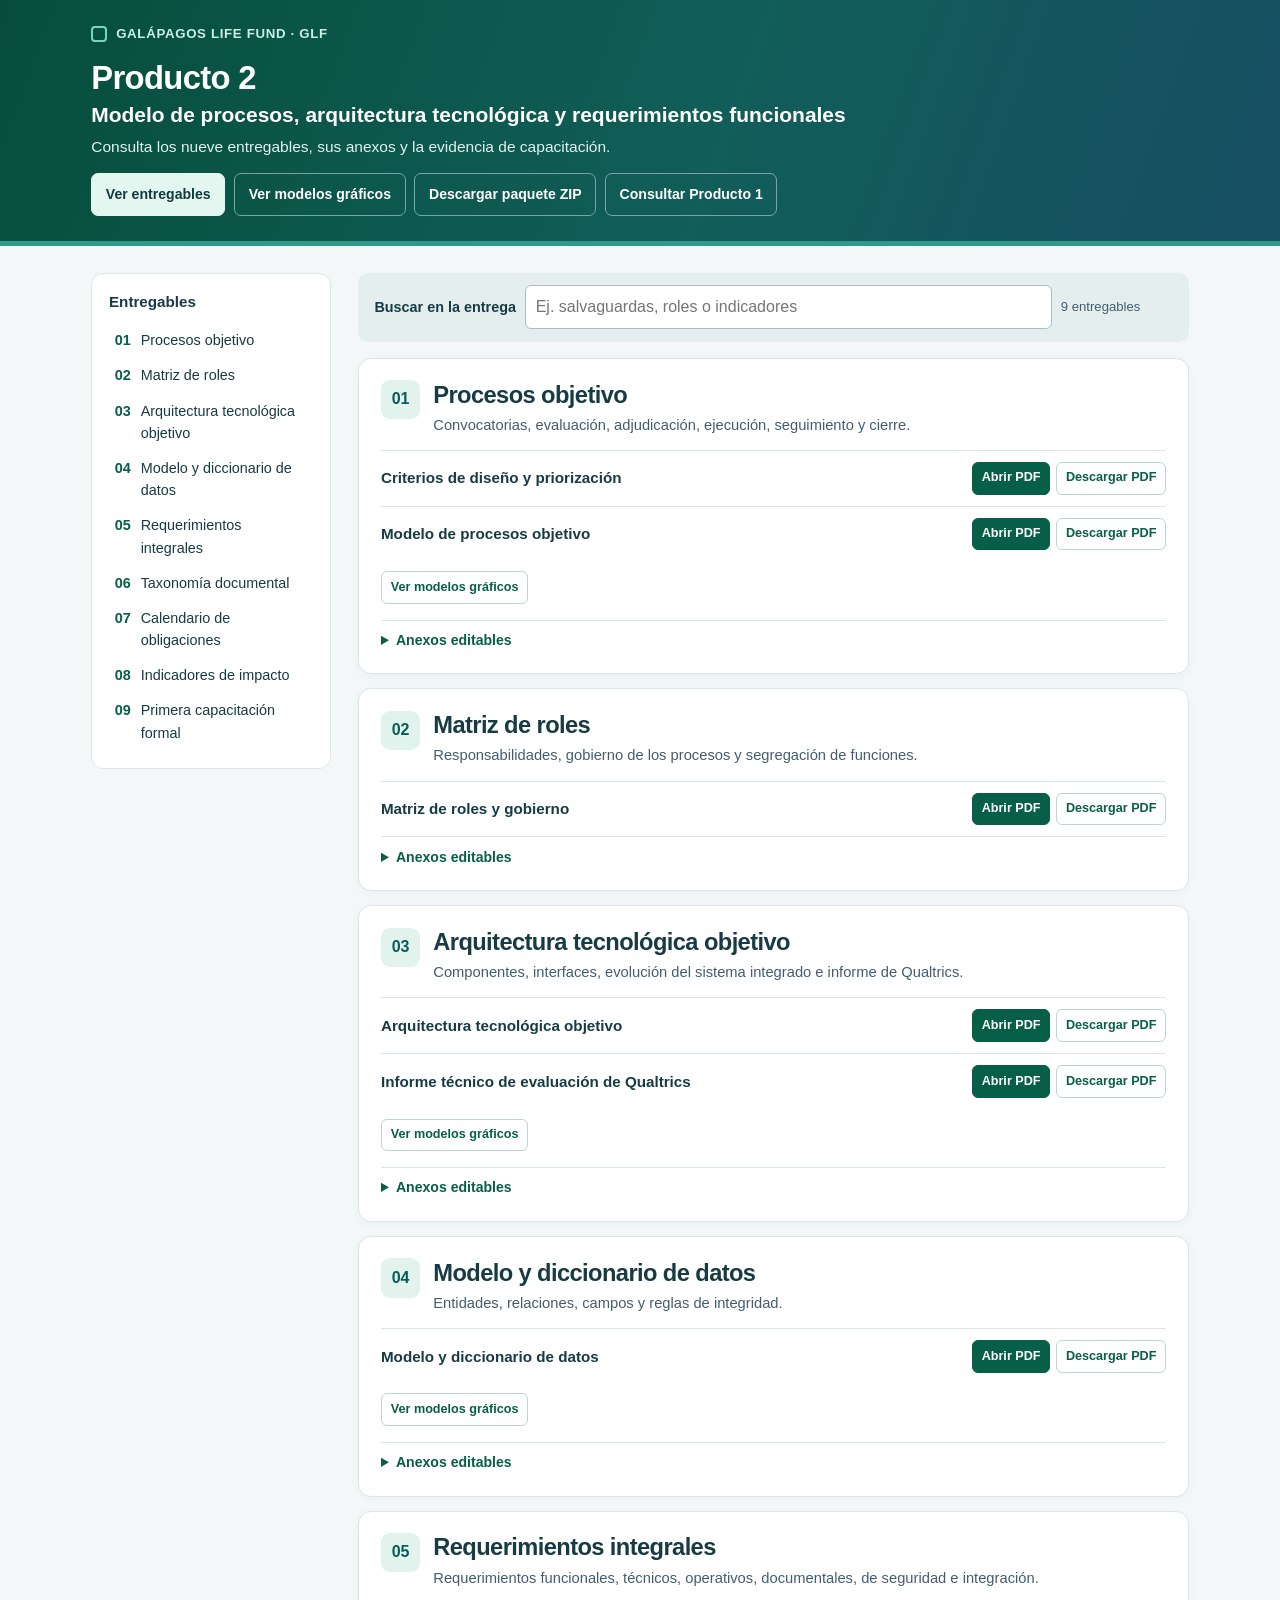
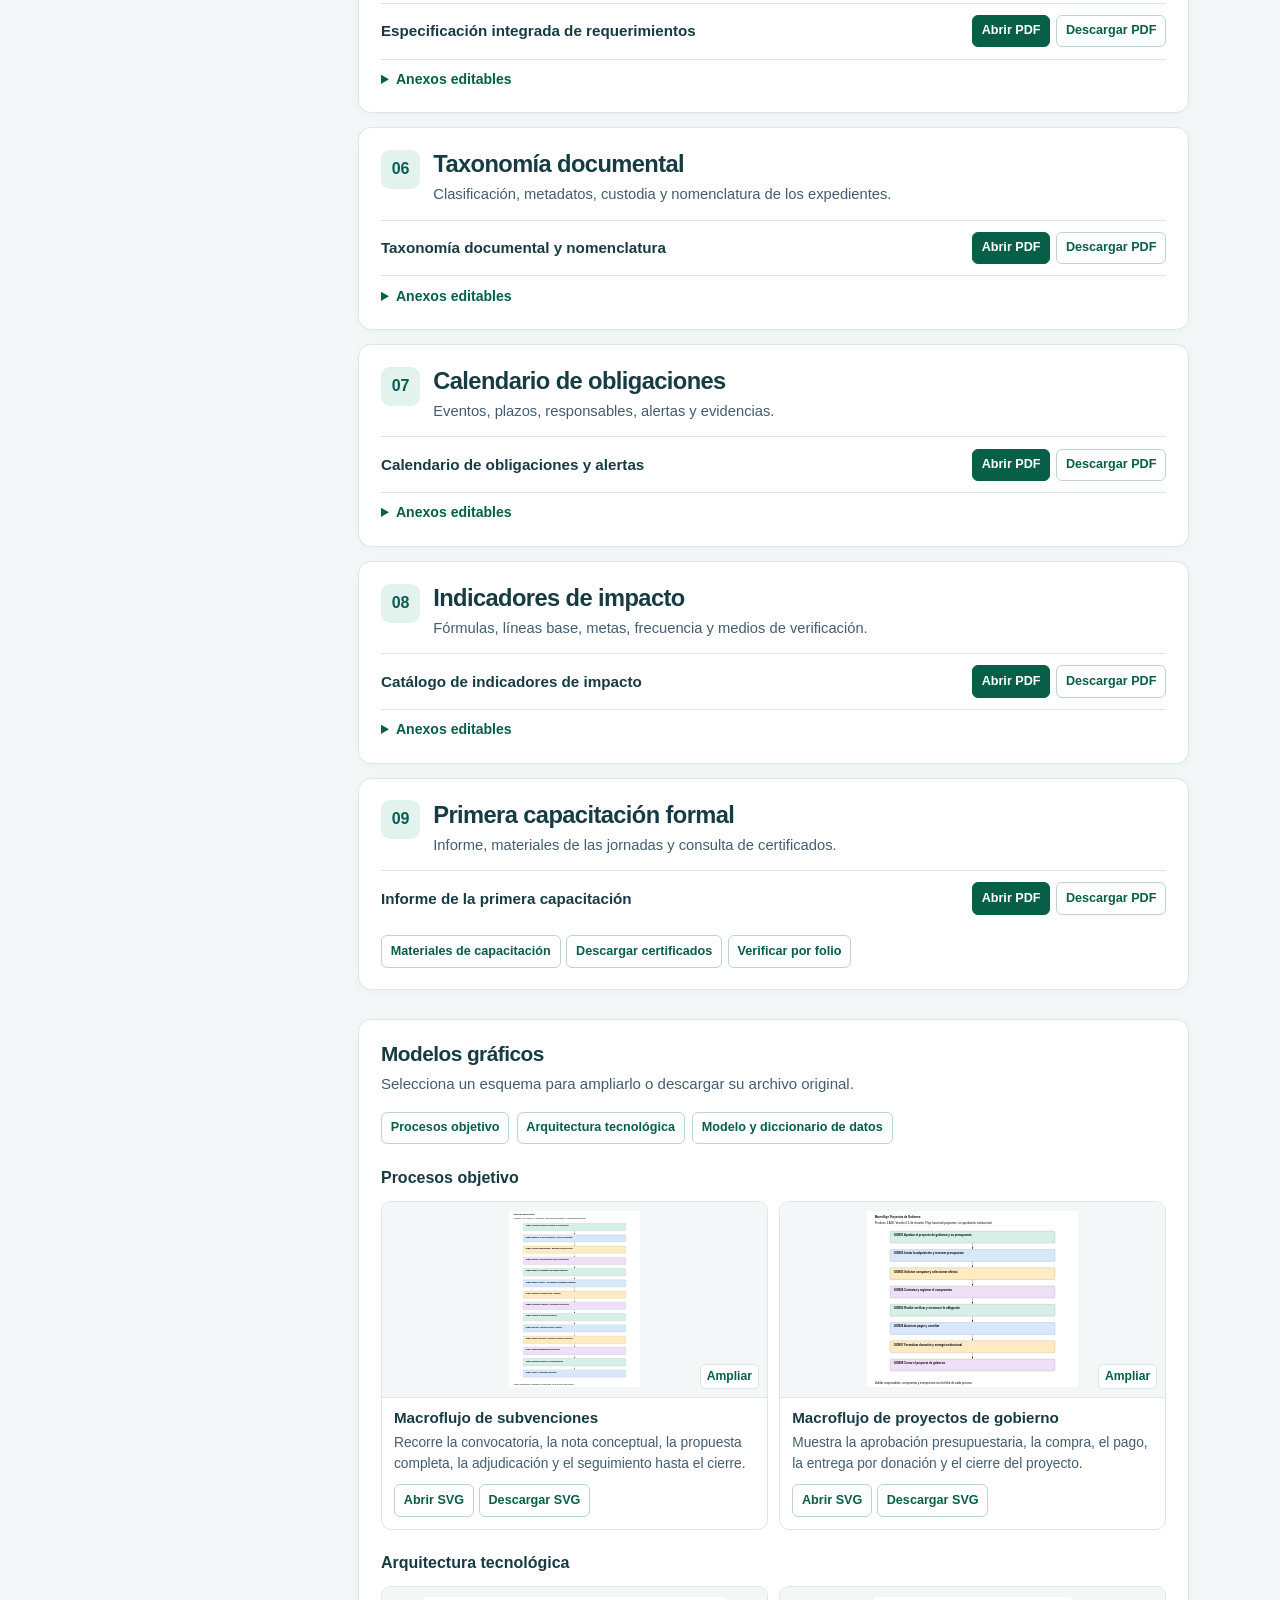
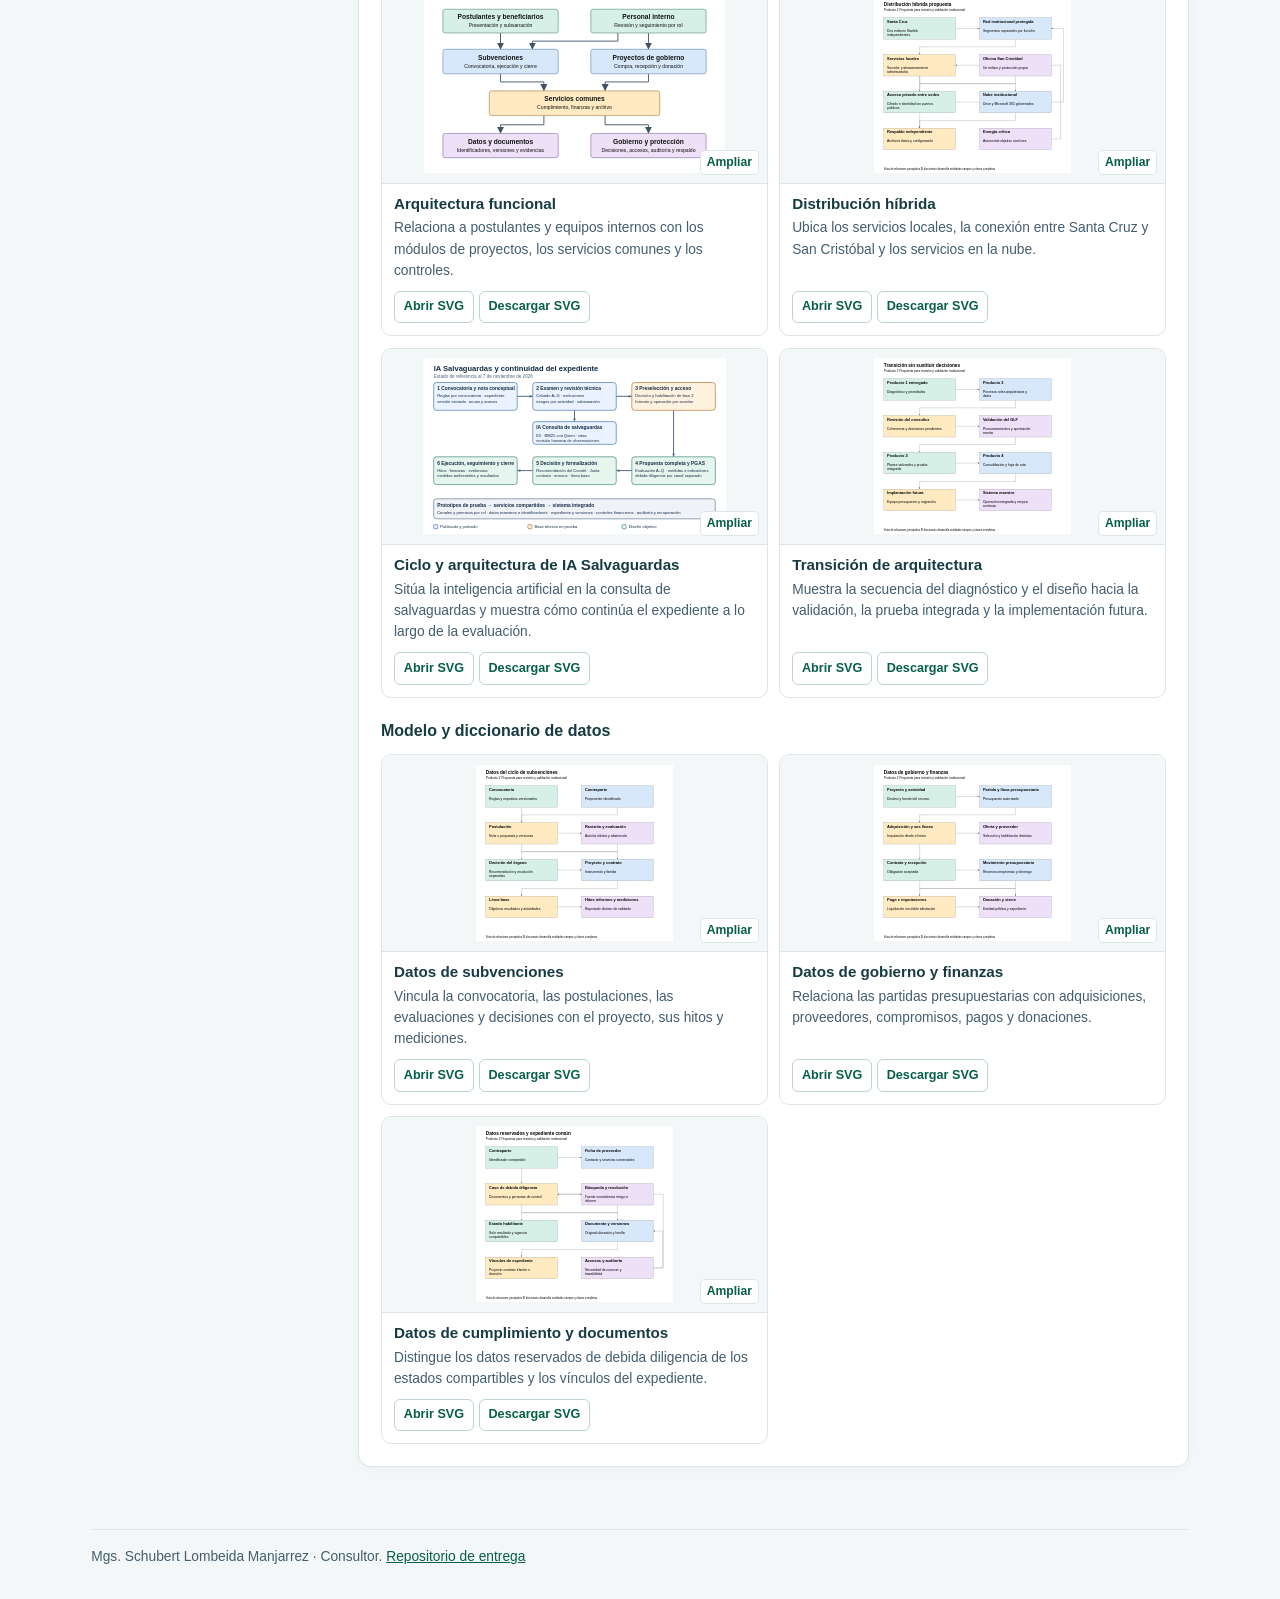
==== commit 7072c7e9: "Unificar el diseño y habilitar descargas de certificados por nombre" ====
--- a/index.html
+++ b/index.html
@@ -5,20 +5,9 @@
 <meta name="viewport" content="width=device-width, initial-scale=1">
 <meta name="description" content="Entrega del Producto 2 de la consultoría de transformación digital para el Galápagos Life Fund.">
 <title>Producto 2 | Modelo de procesos, arquitectura tecnológica y requerimientos funcionales | GLF</title>
+<link rel="stylesheet" href="./tema.css">
 <style>
-:root{color-scheme:light;--ink:#173b43;--muted:#435d70;--navy:#0e293e;--teal:#065f46;--mist:#f3f7f8;--line:#dce6e8;--white:#fff;font-family:"Segoe UI",Arial,sans-serif}
-*{box-sizing:border-box}body{margin:0;color:var(--ink);background:var(--mist);line-height:1.55}
-a{color:var(--teal)}a:focus-visible,summary:focus-visible,input:focus-visible{outline:3px solid #bc681d;outline-offset:4px}
-.skip{position:absolute;left:1rem;top:-10rem;padding:.6rem 1rem;background:white;color:var(--navy);z-index:4}.skip:focus{top:1rem}
-.hero{background:linear-gradient(110deg,#064e3b,#115e59 55%,#164e63);color:#fff;border-bottom:5px solid #319989}
-.hero-inner{max-width:1200px;margin:auto;padding:1.5rem clamp(1rem,4vw,3.4rem) 1.55rem}
-.brand{display:inline-flex;align-items:center;gap:.55rem;margin:0;font-size:.83rem;font-weight:700;letter-spacing:.05em;color:#c6f0e6}
-.brand::before{content:"";display:inline-block;width:.76rem;height:.76rem;border:2px solid #79d5bc;border-radius:4px}
-.hero h1{font-size:clamp(1.7rem,3vw,2.25rem);line-height:1.16;font-weight:650;letter-spacing:-.02em;margin:.55rem 0 .23rem}
-.hero .subtitle{margin:0 0 .38rem;max-width:790px;font-size:clamp(1.02rem,1.65vw,1.31rem);line-height:1.35;font-weight:600;color:#fff}
-.hero .lead{max-width:780px;font-size:.97rem;color:#e0f2ef;margin:0}
-.hero-links{display:flex;flex-wrap:wrap;gap:.55rem;margin-top:.9rem}.hero-links a{color:#fff;text-decoration:none;border:1px solid #78a5a8;border-radius:7px;padding:.6rem .85rem;font-size:.88rem;font-weight:700}
-.hero-links a:hover{background:#ffffff26}.hero-links a:first-child{background:#e4f6f0;border-color:#e4f6f0;color:#123a3c}
+
 .layout{display:grid;grid-template-columns:minmax(205px,240px) minmax(0,1fr);gap:1.7rem;max-width:1200px;margin:auto;padding:1.65rem clamp(1rem,4vw,3.4rem) 3rem}
 .sidebar{align-self:start;position:sticky;top:1rem;background:white;border:1px solid var(--line);border-radius:12px;padding:1.05rem}
 .sidebar h2{font-size:.95rem;margin:0 0 .6rem}.sidebar ol{list-style:none;padding:0;margin:0}.sidebar li{margin:.08rem 0}
@@ -26,7 +15,7 @@
 .sidebar a:hover{background:var(--mist);color:var(--teal)}.sidebar span{font-variant-numeric:tabular-nums;color:var(--teal);font-weight:700}
 .main-content{min-width:0}.filter{display:flex;align-items:center;gap:.55rem;flex-wrap:wrap;padding:.8rem 1rem;background:#e4eeef;border-radius:10px;margin-bottom:1rem}
 .filter label{font-weight:700;font-size:.9rem}.filter input{color:var(--ink);background:white;border:1px solid #a6c0c6;border-radius:6px;min-width:10rem;padding:.52rem .62rem;font:inherit;flex:1}
-.filter-status{font-size:.82rem;color:var(--muted);min-width:7rem}.filter[hidden],[hidden]{display:none}
+.filter-status{font-size:.82rem;color:var(--muted);min-width:7rem}
 .card{background:white;border:1px solid var(--line);border-radius:13px;padding:clamp(.95rem,2.5vw,1.35rem);margin-bottom:.88rem;scroll-margin-top:1rem;box-shadow:0 2px 8px #25465d0a}
 .card:target{outline:2px solid #359b88;outline-offset:1px}.card header{display:flex;align-items:flex-start;gap:.82rem}
 .code{display:grid;place-items:center;width:2.45rem;height:2.45rem;flex-shrink:0;border-radius:9px;background:#e2f2ed;color:#065e54;font-weight:800;font-variant-numeric:tabular-nums}
@@ -34,17 +23,12 @@
 .card header p{margin:0;color:var(--muted);font-size:.92rem}
 .docs,.annexes{list-style:none;padding:0;margin:.83rem 0 0}.document{padding:.7rem 0;border-top:1px solid var(--line);display:grid;grid-template-columns:minmax(9rem,1fr) auto;gap:.5rem;align-items:center}
 .doc-title{font-weight:650;font-size:.95rem}.actions,.support{display:flex;gap:.36rem;flex-wrap:wrap;align-items:center}
-.primary,.secondary{font-size:.79rem;font-weight:700;white-space:nowrap;text-decoration:none;padding:.34rem .55rem;border-radius:6px;border:1px solid #bcd4d4}
-.primary{background:var(--teal);color:white;border-color:var(--teal)}.primary:hover{background:#07574f}.secondary:hover{background:#e6f4f0}
 details{border-top:1px solid var(--line);padding:.58rem 0 0;color:var(--teal)}summary{cursor:pointer;font-weight:700;font-size:.88rem}
 .annexes li{display:flex;align-items:center;justify-content:space-between;gap:.55rem;padding:.45rem 0;color:var(--ink);font-size:.88rem}.annexes li+li{border-top:1px solid #edf2f4}
 .support{margin-top:.6rem}
-footer{max-width:1200px;margin:auto;padding:0 clamp(1rem,4vw,3.4rem) 2rem;color:var(--muted);font-size:.86rem}
-footer p{margin:0;border-top:1px solid var(--line);padding-top:1rem}
-@media(max-width:930px){.layout{grid-template-columns:1fr;gap:1rem}.sidebar{position:static}.sidebar ol{display:flex;flex-wrap:wrap;column-gap:.62rem}.sidebar a{padding:.26rem}.hero-inner{padding-top:1.35rem;padding-bottom:1.55rem}}
-@media(max-width:550px){.document{grid-template-columns:1fr}.filter input{min-width:100%;order:3}.filter-status{margin-left:auto}.hero-links a{font-size:.78rem}.annexes li{align-items:flex-start}.actions .secondary,.actions .primary{font-size:.76rem}}
+@media(max-width:930px){.layout{grid-template-columns:1fr;gap:1rem}.sidebar{position:static}.sidebar ol{display:flex;flex-wrap:wrap;column-gap:.62rem}.sidebar a{padding:.26rem}}
+@media(max-width:550px){.document{grid-template-columns:1fr}.filter input{min-width:100%;order:3}.filter-status{margin-left:auto}.annexes li{align-items:flex-start}.actions .secondary,.actions .primary{font-size:.76rem}}
 /* Galería de modelos gráficos */
-button:focus-visible,[tabindex="0"]:focus-visible{outline:3px solid #d39313;outline-offset:3px}
 .gallery{margin-top:1.8rem}
 .gallery>h2{margin:0;font-size:1.3rem;font-weight:650}
 .gallery-intro{margin:.35rem 0 1rem;color:var(--muted);font-size:.94rem}
@@ -107,7 +91,7 @@
   <aside class="sidebar"><nav aria-label="Entregables del contrato"><h2>Entregables</h2><ol><li><a href="#entregable-01"><span>01</span>Procesos objetivo</a></li><li><a href="#entregable-02"><span>02</span>Matriz de roles</a></li><li><a href="#entregable-03"><span>03</span>Arquitectura tecnológica objetivo</a></li><li><a href="#entregable-04"><span>04</span>Modelo y diccionario de datos</a></li><li><a href="#entregable-05"><span>05</span>Requerimientos integrales</a></li><li><a href="#entregable-06"><span>06</span>Taxonomía documental</a></li><li><a href="#entregable-07"><span>07</span>Calendario de obligaciones</a></li><li><a href="#entregable-08"><span>08</span>Indicadores de impacto</a></li><li><a href="#entregable-09"><span>09</span>Primera capacitación formal</a></li></ol></nav></aside>
   <main id="documentos" class="main-content">
     <div class="filter" hidden><label for="buscar">Buscar en la entrega</label><input type="search" id="buscar" placeholder="Ej. salvaguardas, roles o indicadores"><span class="filter-status" role="status">9 entregables</span></div>
-    <article class="card" id="entregable-01" data-search><header><span class="code">01</span><div><h2>Procesos objetivo</h2><p>Convocatorias, evaluación, adjudicación, ejecución, seguimiento y cierre.</p></div></header><ul class="docs"><li class="document"><span class="doc-title">Criterios de diseño y priorización</span><div class="actions"><a href="01_Procesos_Objetivo_TO_BE/01_Criterios_Diseno_y_Priorizacion_P2.pdf" class="primary" target="_blank" rel="noopener">Abrir PDF</a><a href="01_Procesos_Objetivo_TO_BE/01_Criterios_Diseno_y_Priorizacion_P2.pdf" class="secondary" download>Descargar PDF</a></div></li><li class="document"><span class="doc-title">Modelo de procesos objetivo</span><div class="actions"><a href="01_Procesos_Objetivo_TO_BE/01_Modelo_Procesos_TO_BE_Subvenciones_y_Procesos_Relacionados.pdf" class="primary" target="_blank" rel="noopener">Abrir PDF</a><a href="01_Procesos_Objetivo_TO_BE/01_Modelo_Procesos_TO_BE_Subvenciones_y_Procesos_Relacionados.pdf" class="secondary" download>Descargar PDF</a></div></li></ul><p class="support"><a class="secondary gallery-link" href="#modelos-procesos">Ver modelos gráficos</a></p><details><summary>Anexos editables</summary><ul class="annexes"><li><span>Matriz de trazabilidad del Producto 1 al Producto 2</span><a href="01_Procesos_Objetivo_TO_BE/Matriz_Trazabilidad_Producto_1_a_Producto_2.xlsx" class="secondary" download>Descargar Excel</a></li><li><span>Fichas de procesos y registro de validación</span><a href="01_Procesos_Objetivo_TO_BE/04_Fichas_y_Validacion_Procesos.xlsx" class="secondary" download>Descargar Excel</a></li><li><span>Procesos y flujos de datos editables</span><a href="01_Procesos_Objetivo_TO_BE/Diagramas_Editables/Procesos_y_Flujos_Datos_P2.drawio" class="secondary" download>Descargar Draw.io</a></li></ul></details></article><article class="card" id="entregable-02" data-search><header><span class="code">02</span><div><h2>Matriz de roles</h2><p>Responsabilidades, gobierno de los procesos y segregación de funciones.</p></div></header><ul class="docs"><li class="document"><span class="doc-title">Matriz de roles y gobierno</span><div class="actions"><a href="02_Matriz_de_Roles/01_Matriz_de_Roles_y_Gobierno.pdf" class="primary" target="_blank" rel="noopener">Abrir PDF</a><a href="02_Matriz_de_Roles/01_Matriz_de_Roles_y_Gobierno.pdf" class="secondary" download>Descargar PDF</a></div></li></ul><details><summary>Anexos editables</summary><ul class="annexes"><li><span>Matriz de responsabilidades y funciones</span><a href="02_Matriz_de_Roles/02_Matriz_RACI_y_Funciones.xlsx" class="secondary" download>Descargar Excel</a></li></ul></details></article><article class="card" id="entregable-03" data-search><header><span class="code">03</span><div><h2>Arquitectura tecnológica objetivo</h2><p>Componentes, interfaces, evolución del sistema integrado e informe de Qualtrics.</p></div></header><ul class="docs"><li class="document"><span class="doc-title">Arquitectura tecnológica objetivo</span><div class="actions"><a href="03_Arquitectura_Tecnologica_Objetivo/01_Arquitectura_Tecnologica_Objetivo.pdf" class="primary" target="_blank" rel="noopener">Abrir PDF</a><a href="03_Arquitectura_Tecnologica_Objetivo/01_Arquitectura_Tecnologica_Objetivo.pdf" class="secondary" download>Descargar PDF</a></div></li><li class="document"><span class="doc-title">Informe técnico de evaluación de Qualtrics</span><div class="actions"><a href="03_Arquitectura_Tecnologica_Objetivo/Informes_Tecnicos/Informe_Tecnico_Evaluacion_Qualtrics_GLF.pdf" class="primary" target="_blank" rel="noopener">Abrir PDF</a><a href="03_Arquitectura_Tecnologica_Objetivo/Informes_Tecnicos/Informe_Tecnico_Evaluacion_Qualtrics_GLF.pdf" class="secondary" download>Descargar PDF</a></div></li></ul><p class="support"><a class="secondary gallery-link" href="#modelos-arquitectura">Ver modelos gráficos</a></p><details><summary>Anexos editables</summary><ul class="annexes"><li><span>Decisiones e interfaces de arquitectura</span><a href="03_Arquitectura_Tecnologica_Objetivo/02_Decisiones_e_Interfaces_Arquitectura.xlsx" class="secondary" download>Descargar Excel</a></li><li><span>Modelo editable de arquitectura</span><a href="03_Arquitectura_Tecnologica_Objetivo/03_Arquitectura_y_Modelo_Editables.drawio" class="secondary" download>Descargar Draw.io</a></li></ul></details></article><article class="card" id="entregable-04" data-search><header><span class="code">04</span><div><h2>Modelo y diccionario de datos</h2><p>Entidades, relaciones, campos y reglas de integridad.</p></div></header><ul class="docs"><li class="document"><span class="doc-title">Modelo y diccionario de datos</span><div class="actions"><a href="04_Modelo_y_Diccionario_de_Datos/01_Modelo_y_Diccionario_de_Datos.pdf" class="primary" target="_blank" rel="noopener">Abrir PDF</a><a href="04_Modelo_y_Diccionario_de_Datos/01_Modelo_y_Diccionario_de_Datos.pdf" class="secondary" download>Descargar PDF</a></div></li></ul><p class="support"><a class="secondary gallery-link" href="#modelos-datos">Ver modelos gráficos</a></p><details><summary>Anexos editables</summary><ul class="annexes"><li><span>Modelo lógico y diccionario de datos</span><a href="04_Modelo_y_Diccionario_de_Datos/02_Modelo_Logico_y_Diccionario_Integral.xlsx" class="secondary" download>Descargar Excel</a></li></ul></details></article><article class="card" id="entregable-05" data-search><header><span class="code">05</span><div><h2>Requerimientos integrales</h2><p>Requerimientos funcionales, técnicos, operativos, documentales, de seguridad e integración.</p></div></header><ul class="docs"><li class="document"><span class="doc-title">Especificación integrada de requerimientos</span><div class="actions"><a href="05_Requerimientos_Integrales/01_Especificacion_Integrada_de_Requerimientos.pdf" class="primary" target="_blank" rel="noopener">Abrir PDF</a><a href="05_Requerimientos_Integrales/01_Especificacion_Integrada_de_Requerimientos.pdf" class="secondary" download>Descargar PDF</a></div></li></ul><details><summary>Anexos editables</summary><ul class="annexes"><li><span>Catálogo de requerimientos y criterios de aceptación</span><a href="05_Requerimientos_Integrales/02_Catalogo_Integral_de_Requerimientos.xlsx" class="secondary" download>Descargar Excel</a></li></ul></details></article><article class="card" id="entregable-06" data-search><header><span class="code">06</span><div><h2>Taxonomía documental</h2><p>Clasificación, metadatos, custodia y nomenclatura de los expedientes.</p></div></header><ul class="docs"><li class="document"><span class="doc-title">Taxonomía documental y nomenclatura</span><div class="actions"><a href="06_Taxonomia_Documental/01_Taxonomia_Documental_y_Nomenclatura.pdf" class="primary" target="_blank" rel="noopener">Abrir PDF</a><a href="06_Taxonomia_Documental/01_Taxonomia_Documental_y_Nomenclatura.pdf" class="secondary" download>Descargar PDF</a></div></li></ul><details><summary>Anexos editables</summary><ul class="annexes"><li><span>Cuadro documental, metadatos y reglas</span><a href="06_Taxonomia_Documental/02_Cuadro_Documental_Metadatos_y_Reglas.xlsx" class="secondary" download>Descargar Excel</a></li></ul></details></article><article class="card" id="entregable-07" data-search><header><span class="code">07</span><div><h2>Calendario de obligaciones</h2><p>Eventos, plazos, responsables, alertas y evidencias.</p></div></header><ul class="docs"><li class="document"><span class="doc-title">Calendario de obligaciones y alertas</span><div class="actions"><a href="07_Calendario_de_Obligaciones/01_Calendario_de_Obligaciones_y_Alertas.pdf" class="primary" target="_blank" rel="noopener">Abrir PDF</a><a href="07_Calendario_de_Obligaciones/01_Calendario_de_Obligaciones_y_Alertas.pdf" class="secondary" download>Descargar PDF</a></div></li></ul><details><summary>Anexos editables</summary><ul class="annexes"><li><span>Calendario y registro de obligaciones</span><a href="07_Calendario_de_Obligaciones/02_Calendario_y_Registro_de_Obligaciones.xlsx" class="secondary" download>Descargar Excel</a></li></ul></details></article><article class="card" id="entregable-08" data-search><header><span class="code">08</span><div><h2>Indicadores de impacto</h2><p>Fórmulas, líneas base, metas, frecuencia y medios de verificación.</p></div></header><ul class="docs"><li class="document"><span class="doc-title">Catálogo de indicadores de impacto</span><div class="actions"><a href="08_Catalogo_de_Indicadores_de_Impacto/01_Catalogo_de_Indicadores_de_Impacto.pdf" class="primary" target="_blank" rel="noopener">Abrir PDF</a><a href="08_Catalogo_de_Indicadores_de_Impacto/01_Catalogo_de_Indicadores_de_Impacto.pdf" class="secondary" download>Descargar PDF</a></div></li></ul><details><summary>Anexos editables</summary><ul class="annexes"><li><span>Catálogo y registro de indicadores</span><a href="08_Catalogo_de_Indicadores_de_Impacto/02_Catalogo_y_Registro_de_Indicadores.xlsx" class="secondary" download>Descargar Excel</a></li></ul></details></article><article class="card" id="entregable-09" data-search><header><span class="code">09</span><div><h2>Primera capacitación formal</h2><p>Informe, materiales de las jornadas y consulta de certificados.</p></div></header><ul class="docs"><li class="document"><span class="doc-title">Informe de la primera capacitación</span><div class="actions"><a href="09_Primera_Capacitacion_Formal/01_Informe_Capacitacion_y_Evidencias.pdf" class="primary" target="_blank" rel="noopener">Abrir PDF</a><a href="09_Primera_Capacitacion_Formal/01_Informe_Capacitacion_y_Evidencias.pdf" class="secondary" download>Descargar PDF</a></div></li></ul><div class="support"><a href="09_Primera_Capacitacion_Formal/" class="secondary">Materiales de capacitación</a><a href="09_Primera_Capacitacion_Formal/03_Certificados/" class="secondary">Verificar por folio</a></div></article>
+    <article class="card" id="entregable-01" data-search><header><span class="code">01</span><div><h2>Procesos objetivo</h2><p>Convocatorias, evaluación, adjudicación, ejecución, seguimiento y cierre.</p></div></header><ul class="docs"><li class="document"><span class="doc-title">Criterios de diseño y priorización</span><div class="actions"><a href="01_Procesos_Objetivo_TO_BE/01_Criterios_Diseno_y_Priorizacion_P2.pdf" class="primary" target="_blank" rel="noopener">Abrir PDF</a><a href="01_Procesos_Objetivo_TO_BE/01_Criterios_Diseno_y_Priorizacion_P2.pdf" class="secondary" download>Descargar PDF</a></div></li><li class="document"><span class="doc-title">Modelo de procesos objetivo</span><div class="actions"><a href="01_Procesos_Objetivo_TO_BE/01_Modelo_Procesos_TO_BE_Subvenciones_y_Procesos_Relacionados.pdf" class="primary" target="_blank" rel="noopener">Abrir PDF</a><a href="01_Procesos_Objetivo_TO_BE/01_Modelo_Procesos_TO_BE_Subvenciones_y_Procesos_Relacionados.pdf" class="secondary" download>Descargar PDF</a></div></li></ul><p class="support"><a class="secondary gallery-link" href="#modelos-procesos">Ver modelos gráficos</a></p><details><summary>Anexos editables</summary><ul class="annexes"><li><span>Matriz de trazabilidad del Producto 1 al Producto 2</span><a href="01_Procesos_Objetivo_TO_BE/Matriz_Trazabilidad_Producto_1_a_Producto_2.xlsx" class="secondary" download>Descargar Excel</a></li><li><span>Fichas de procesos y registro de validación</span><a href="01_Procesos_Objetivo_TO_BE/04_Fichas_y_Validacion_Procesos.xlsx" class="secondary" download>Descargar Excel</a></li><li><span>Procesos y flujos de datos editables</span><a href="01_Procesos_Objetivo_TO_BE/Diagramas_Editables/Procesos_y_Flujos_Datos_P2.drawio" class="secondary" download>Descargar Draw.io</a></li></ul></details></article><article class="card" id="entregable-02" data-search><header><span class="code">02</span><div><h2>Matriz de roles</h2><p>Responsabilidades, gobierno de los procesos y segregación de funciones.</p></div></header><ul class="docs"><li class="document"><span class="doc-title">Matriz de roles y gobierno</span><div class="actions"><a href="02_Matriz_de_Roles/01_Matriz_de_Roles_y_Gobierno.pdf" class="primary" target="_blank" rel="noopener">Abrir PDF</a><a href="02_Matriz_de_Roles/01_Matriz_de_Roles_y_Gobierno.pdf" class="secondary" download>Descargar PDF</a></div></li></ul><details><summary>Anexos editables</summary><ul class="annexes"><li><span>Matriz de responsabilidades y funciones</span><a href="02_Matriz_de_Roles/02_Matriz_RACI_y_Funciones.xlsx" class="secondary" download>Descargar Excel</a></li></ul></details></article><article class="card" id="entregable-03" data-search><header><span class="code">03</span><div><h2>Arquitectura tecnológica objetivo</h2><p>Componentes, interfaces, evolución del sistema integrado e informe de Qualtrics.</p></div></header><ul class="docs"><li class="document"><span class="doc-title">Arquitectura tecnológica objetivo</span><div class="actions"><a href="03_Arquitectura_Tecnologica_Objetivo/01_Arquitectura_Tecnologica_Objetivo.pdf" class="primary" target="_blank" rel="noopener">Abrir PDF</a><a href="03_Arquitectura_Tecnologica_Objetivo/01_Arquitectura_Tecnologica_Objetivo.pdf" class="secondary" download>Descargar PDF</a></div></li><li class="document"><span class="doc-title">Informe técnico de evaluación de Qualtrics</span><div class="actions"><a href="03_Arquitectura_Tecnologica_Objetivo/Informes_Tecnicos/Informe_Tecnico_Evaluacion_Qualtrics_GLF.pdf" class="primary" target="_blank" rel="noopener">Abrir PDF</a><a href="03_Arquitectura_Tecnologica_Objetivo/Informes_Tecnicos/Informe_Tecnico_Evaluacion_Qualtrics_GLF.pdf" class="secondary" download>Descargar PDF</a></div></li></ul><p class="support"><a class="secondary gallery-link" href="#modelos-arquitectura">Ver modelos gráficos</a></p><details><summary>Anexos editables</summary><ul class="annexes"><li><span>Decisiones e interfaces de arquitectura</span><a href="03_Arquitectura_Tecnologica_Objetivo/02_Decisiones_e_Interfaces_Arquitectura.xlsx" class="secondary" download>Descargar Excel</a></li><li><span>Modelo editable de arquitectura</span><a href="03_Arquitectura_Tecnologica_Objetivo/03_Arquitectura_y_Modelo_Editables.drawio" class="secondary" download>Descargar Draw.io</a></li></ul></details></article><article class="card" id="entregable-04" data-search><header><span class="code">04</span><div><h2>Modelo y diccionario de datos</h2><p>Entidades, relaciones, campos y reglas de integridad.</p></div></header><ul class="docs"><li class="document"><span class="doc-title">Modelo y diccionario de datos</span><div class="actions"><a href="04_Modelo_y_Diccionario_de_Datos/01_Modelo_y_Diccionario_de_Datos.pdf" class="primary" target="_blank" rel="noopener">Abrir PDF</a><a href="04_Modelo_y_Diccionario_de_Datos/01_Modelo_y_Diccionario_de_Datos.pdf" class="secondary" download>Descargar PDF</a></div></li></ul><p class="support"><a class="secondary gallery-link" href="#modelos-datos">Ver modelos gráficos</a></p><details><summary>Anexos editables</summary><ul class="annexes"><li><span>Modelo lógico y diccionario de datos</span><a href="04_Modelo_y_Diccionario_de_Datos/02_Modelo_Logico_y_Diccionario_Integral.xlsx" class="secondary" download>Descargar Excel</a></li></ul></details></article><article class="card" id="entregable-05" data-search><header><span class="code">05</span><div><h2>Requerimientos integrales</h2><p>Requerimientos funcionales, técnicos, operativos, documentales, de seguridad e integración.</p></div></header><ul class="docs"><li class="document"><span class="doc-title">Especificación integrada de requerimientos</span><div class="actions"><a href="05_Requerimientos_Integrales/01_Especificacion_Integrada_de_Requerimientos.pdf" class="primary" target="_blank" rel="noopener">Abrir PDF</a><a href="05_Requerimientos_Integrales/01_Especificacion_Integrada_de_Requerimientos.pdf" class="secondary" download>Descargar PDF</a></div></li></ul><details><summary>Anexos editables</summary><ul class="annexes"><li><span>Catálogo de requerimientos y criterios de aceptación</span><a href="05_Requerimientos_Integrales/02_Catalogo_Integral_de_Requerimientos.xlsx" class="secondary" download>Descargar Excel</a></li></ul></details></article><article class="card" id="entregable-06" data-search><header><span class="code">06</span><div><h2>Taxonomía documental</h2><p>Clasificación, metadatos, custodia y nomenclatura de los expedientes.</p></div></header><ul class="docs"><li class="document"><span class="doc-title">Taxonomía documental y nomenclatura</span><div class="actions"><a href="06_Taxonomia_Documental/01_Taxonomia_Documental_y_Nomenclatura.pdf" class="primary" target="_blank" rel="noopener">Abrir PDF</a><a href="06_Taxonomia_Documental/01_Taxonomia_Documental_y_Nomenclatura.pdf" class="secondary" download>Descargar PDF</a></div></li></ul><details><summary>Anexos editables</summary><ul class="annexes"><li><span>Cuadro documental, metadatos y reglas</span><a href="06_Taxonomia_Documental/02_Cuadro_Documental_Metadatos_y_Reglas.xlsx" class="secondary" download>Descargar Excel</a></li></ul></details></article><article class="card" id="entregable-07" data-search><header><span class="code">07</span><div><h2>Calendario de obligaciones</h2><p>Eventos, plazos, responsables, alertas y evidencias.</p></div></header><ul class="docs"><li class="document"><span class="doc-title">Calendario de obligaciones y alertas</span><div class="actions"><a href="07_Calendario_de_Obligaciones/01_Calendario_de_Obligaciones_y_Alertas.pdf" class="primary" target="_blank" rel="noopener">Abrir PDF</a><a href="07_Calendario_de_Obligaciones/01_Calendario_de_Obligaciones_y_Alertas.pdf" class="secondary" download>Descargar PDF</a></div></li></ul><details><summary>Anexos editables</summary><ul class="annexes"><li><span>Calendario y registro de obligaciones</span><a href="07_Calendario_de_Obligaciones/02_Calendario_y_Registro_de_Obligaciones.xlsx" class="secondary" download>Descargar Excel</a></li></ul></details></article><article class="card" id="entregable-08" data-search><header><span class="code">08</span><div><h2>Indicadores de impacto</h2><p>Fórmulas, líneas base, metas, frecuencia y medios de verificación.</p></div></header><ul class="docs"><li class="document"><span class="doc-title">Catálogo de indicadores de impacto</span><div class="actions"><a href="08_Catalogo_de_Indicadores_de_Impacto/01_Catalogo_de_Indicadores_de_Impacto.pdf" class="primary" target="_blank" rel="noopener">Abrir PDF</a><a href="08_Catalogo_de_Indicadores_de_Impacto/01_Catalogo_de_Indicadores_de_Impacto.pdf" class="secondary" download>Descargar PDF</a></div></li></ul><details><summary>Anexos editables</summary><ul class="annexes"><li><span>Catálogo y registro de indicadores</span><a href="08_Catalogo_de_Indicadores_de_Impacto/02_Catalogo_y_Registro_de_Indicadores.xlsx" class="secondary" download>Descargar Excel</a></li></ul></details></article><article class="card" id="entregable-09" data-search><header><span class="code">09</span><div><h2>Primera capacitación formal</h2><p>Informe, materiales de las jornadas y consulta de certificados.</p></div></header><ul class="docs"><li class="document"><span class="doc-title">Informe de la primera capacitación</span><div class="actions"><a href="09_Primera_Capacitacion_Formal/01_Informe_Capacitacion_y_Evidencias.pdf" class="primary" target="_blank" rel="noopener">Abrir PDF</a><a href="09_Primera_Capacitacion_Formal/01_Informe_Capacitacion_y_Evidencias.pdf" class="secondary" download>Descargar PDF</a></div></li></ul><div class="support"><a href="09_Primera_Capacitacion_Formal/" class="secondary">Materiales de capacitación</a><a href="09_Primera_Capacitacion_Formal/03_Certificados/#certificados" class="secondary">Descargar certificados</a><a href="09_Primera_Capacitacion_Formal/03_Certificados/#buscar" class="secondary">Verificar por folio</a></div></article>
     <section id="modelos-graficos" class="card gallery" aria-labelledby="modelos-titulo">
       <h2 id="modelos-titulo">Modelos gráficos</h2>
       <p class="gallery-intro">Selecciona un esquema para ampliarlo o descargar su archivo original.</p>
@@ -188,7 +172,7 @@
     </section>
   </main>
 </div>
-<footer><p>Mgs. Schubert Lombeida Manjarrez · Consultor. <a href="https://github.com/soulkernel/GLF.P2" target="_blank" rel="noopener">Repositorio de entrega</a></p></footer>
+<footer class="site-footer"><p>Mgs. Schubert Lombeida Manjarrez · Consultor. <a href="https://github.com/soulkernel/GLF.P2" target="_blank" rel="noopener">Repositorio de entrega</a></p></footer>
 <dialog id="visor-modelos" class="viewer" aria-labelledby="visor-titulo" aria-describedby="visor-descripcion">
   <div class="viewer-header">
     <div><h2 id="visor-titulo"></h2><p id="visor-descripcion"></p></div>
--- a/tema.css
+++ b/tema.css
@@ -0,0 +1,50 @@
+:root{color-scheme:light;--ink:#173b43;--muted:#435d70;--navy:#0e293e;--teal:#065f46;--mist:#f3f7f8;--line:#dce6e8;--white:#fff;font-family:"Segoe UI",Arial,sans-serif}
+*{box-sizing:border-box}body{margin:0;color:var(--ink);background:var(--mist);line-height:1.55}
+a{color:var(--teal)}a:focus-visible,summary:focus-visible,input:focus-visible{outline:3px solid #bc681d;outline-offset:4px}
+.skip{position:absolute;left:1rem;top:-10rem;padding:.6rem 1rem;background:white;color:var(--navy);z-index:4}.skip:focus{top:1rem}
+.hero{background:linear-gradient(110deg,#064e3b,#115e59 55%,#164e63);color:#fff;border-bottom:5px solid #319989}
+.hero-inner{max-width:1200px;margin:auto;padding:1.5rem clamp(1rem,4vw,3.4rem) 1.55rem}
+.brand{display:inline-flex;align-items:center;gap:.55rem;margin:0;font-size:.83rem;font-weight:700;letter-spacing:.05em;color:#c6f0e6}
+.brand{text-decoration:none}
+.brand:hover{text-decoration:underline}
+.brand::before{content:"";display:inline-block;width:.76rem;height:.76rem;border:2px solid #79d5bc;border-radius:4px}
+.hero h1{font-size:clamp(1.62rem,2.7vw,2.05rem);line-height:1.16;font-weight:650;letter-spacing:-.02em;margin:.55rem 0 .23rem}
+.hero .subtitle{margin:0 0 .38rem;max-width:790px;font-size:clamp(1.02rem,1.65vw,1.31rem);line-height:1.35;font-weight:600;color:#fff}
+.hero .lead{max-width:780px;font-size:.97rem;color:#e0f2ef;margin:0}
+.hero-links{display:flex;flex-wrap:wrap;gap:.55rem;margin-top:.9rem}.hero-links a{color:#fff;text-decoration:none;border:1px solid #78a5a8;border-radius:7px;padding:.6rem .85rem;font-size:.88rem;font-weight:700}
+.hero-links a:hover{background:#ffffff26}.hero-links a:first-child{background:#e4f6f0;border-color:#e4f6f0;color:#123a3c}
+.primary,.secondary{font-size:.79rem;font-weight:700;white-space:nowrap;text-decoration:none;padding:.34rem .55rem;border-radius:6px;border:1px solid #bcd4d4}
+.primary{background:var(--teal);color:white;border-color:var(--teal)}.primary:hover{background:#07574f}.secondary:hover{background:#e6f4f0}
+.site-footer{max-width:1200px;margin:auto;padding:0 clamp(1rem,4vw,3.4rem) 2rem;color:var(--muted);font-size:.86rem}
+.site-footer p{margin:0;border-top:1px solid var(--line);padding-top:1rem}
+button:focus-visible,[tabindex="0"]:focus-visible{outline:3px solid #d39313;outline-offset:3px}
+
+[hidden]{display:none!important}
+.page-content{max-width:1200px;margin:auto;padding:1.5rem clamp(1rem,4vw,3.4rem) 2.4rem}
+.panel{background:white;border:1px solid var(--line);border-radius:12px;padding:clamp(.9rem,2.3vw,1.35rem);min-width:0}
+.panel + .panel{margin-top:.9rem}
+.panel h2{font-size:1.24rem;line-height:1.25;margin:0 0 .35rem;font-weight:650}
+.panel h3{font-size:1.02rem;margin:1rem 0 .4rem}
+.panel p{margin:.35rem 0 .65rem}
+.panel p:last-child{margin-bottom:0}
+.panel-grid{display:grid;grid-template-columns:repeat(3,minmax(0,1fr));gap:.85rem}
+.panel-grid .panel{display:flex;flex-direction:column;align-items:flex-start;margin:0}
+.panel-grid .panel p{flex:1}
+.panel .primary,.panel .secondary{display:inline-block;font-family:inherit;cursor:pointer}
+.panel .primary{padding:.48rem .75rem}
+.panel a{overflow-wrap:anywhere}
+.note,.file-meta{font-size:.86rem;color:var(--muted)}
+.file-list{list-style:none;padding:0;margin:.65rem 0 0}
+.file-row{display:flex;align-items:center;justify-content:space-between;gap:.65rem;padding:.55rem .1rem;border-top:1px solid var(--line)}
+.file-row strong{font-size:.96rem}
+.file-meta{display:block;font-variant-numeric:tabular-nums}
+.file-row .secondary{flex-shrink:0;min-height:2rem;display:inline-flex;align-items:center}
+.form-label{display:block;font-size:.92rem;font-weight:650;margin:.6rem 0 .28rem}
+.input-row{display:flex;gap:.5rem;align-items:stretch;max-width:34rem}
+.input-row input{min-width:0;flex:1;border:1px solid #a6c0c6;border-radius:7px;padding:.47rem .55rem;color:var(--ink);font:inherit}
+.result-count,.status{font-size:.88rem;color:var(--muted)}
+.status{border-left:3px solid #359b88;background:#edf6f4;padding:.48rem .65rem}
+#certificados,#buscar{scroll-margin-top:.9rem}
+@media(max-width:930px){.hero-inner{padding-top:1.35rem;padding-bottom:1.55rem}}
+@media(max-width:710px){.panel-grid{grid-template-columns:1fr}}
+@media(max-width:550px){.hero-links a{font-size:.78rem}}
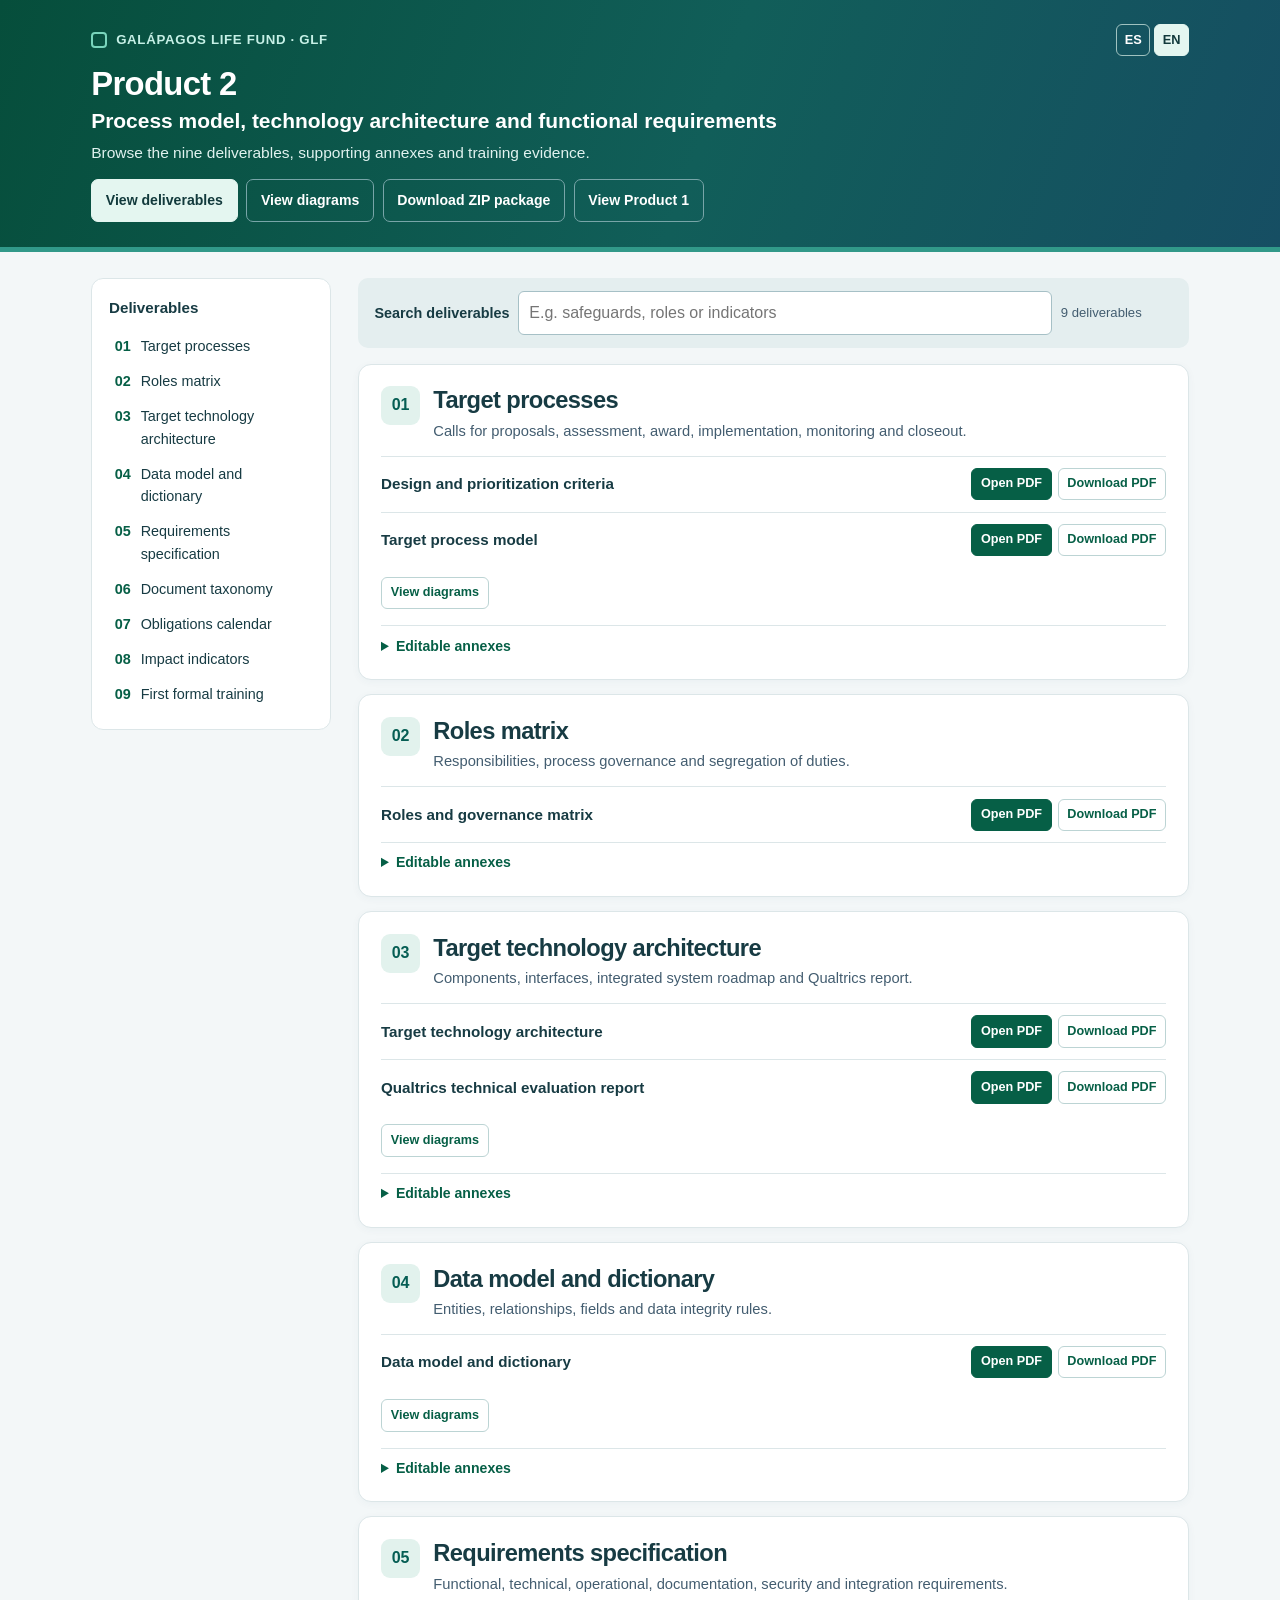
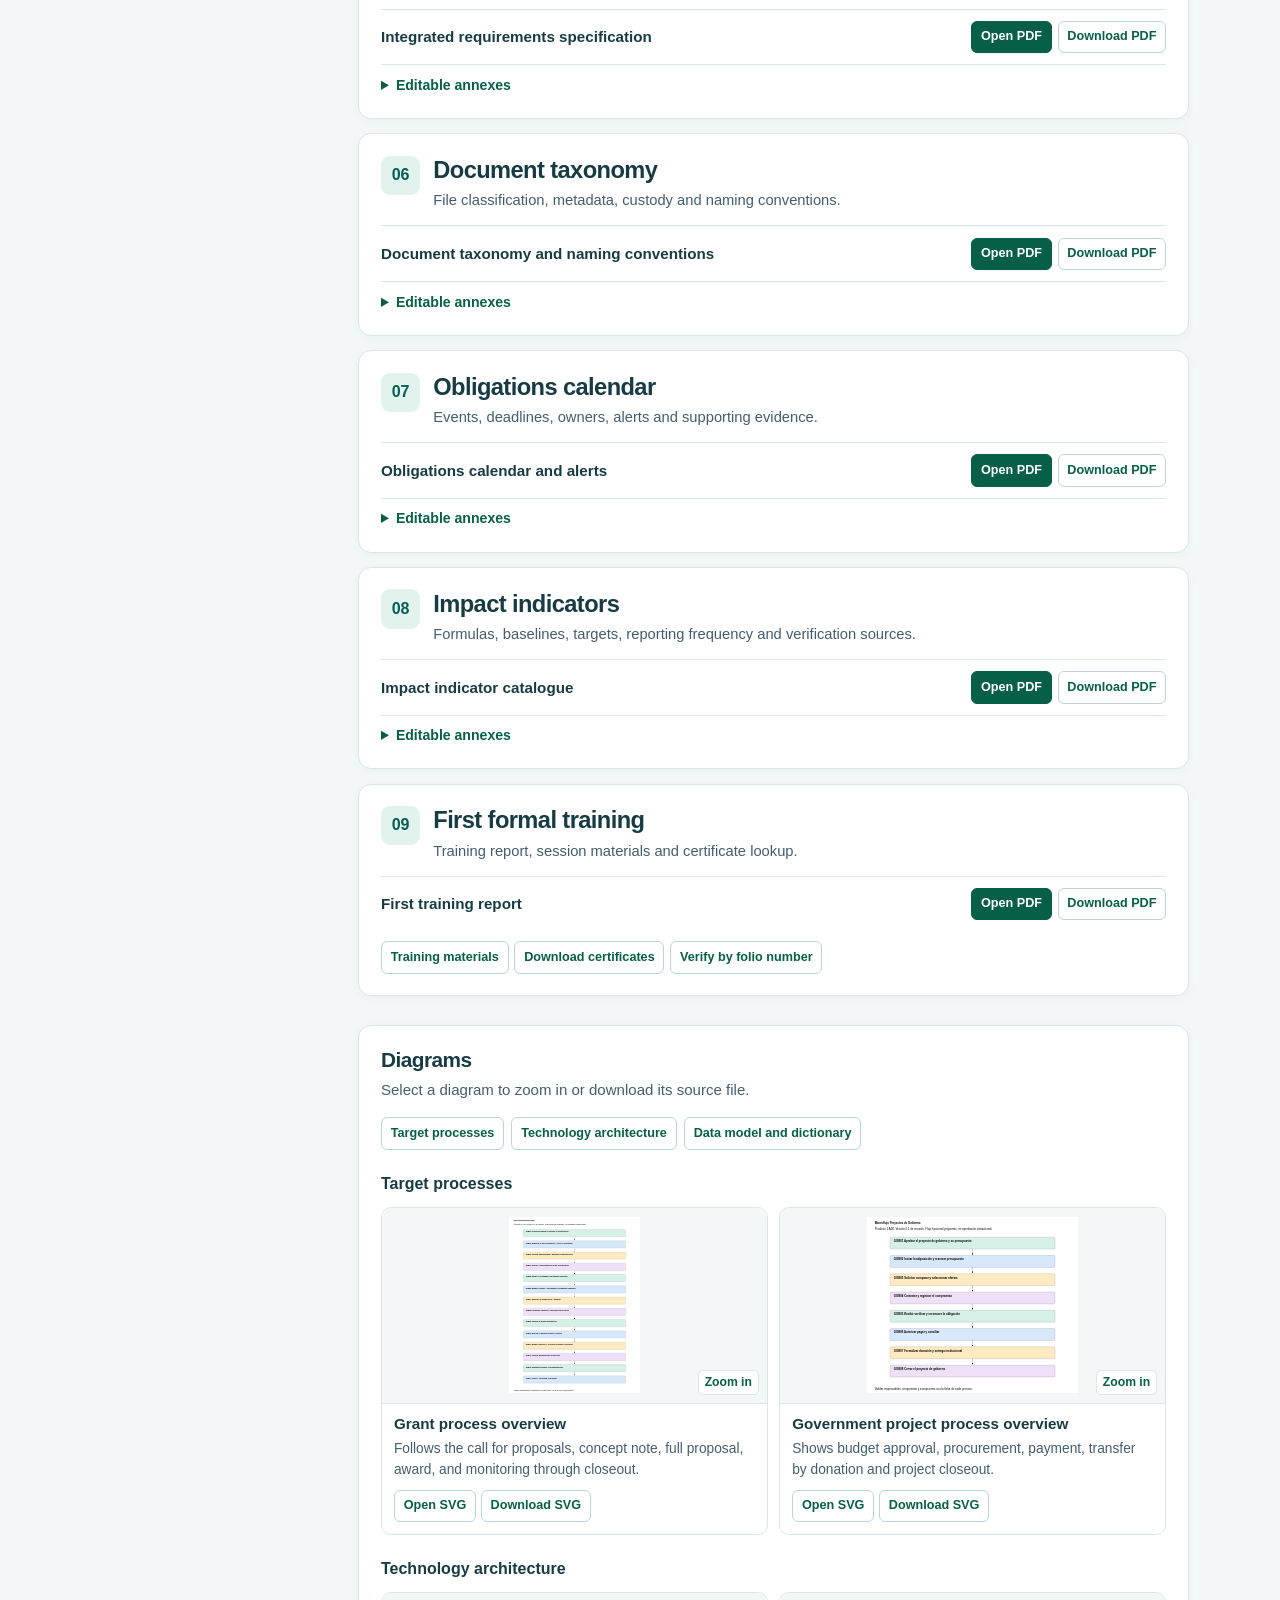
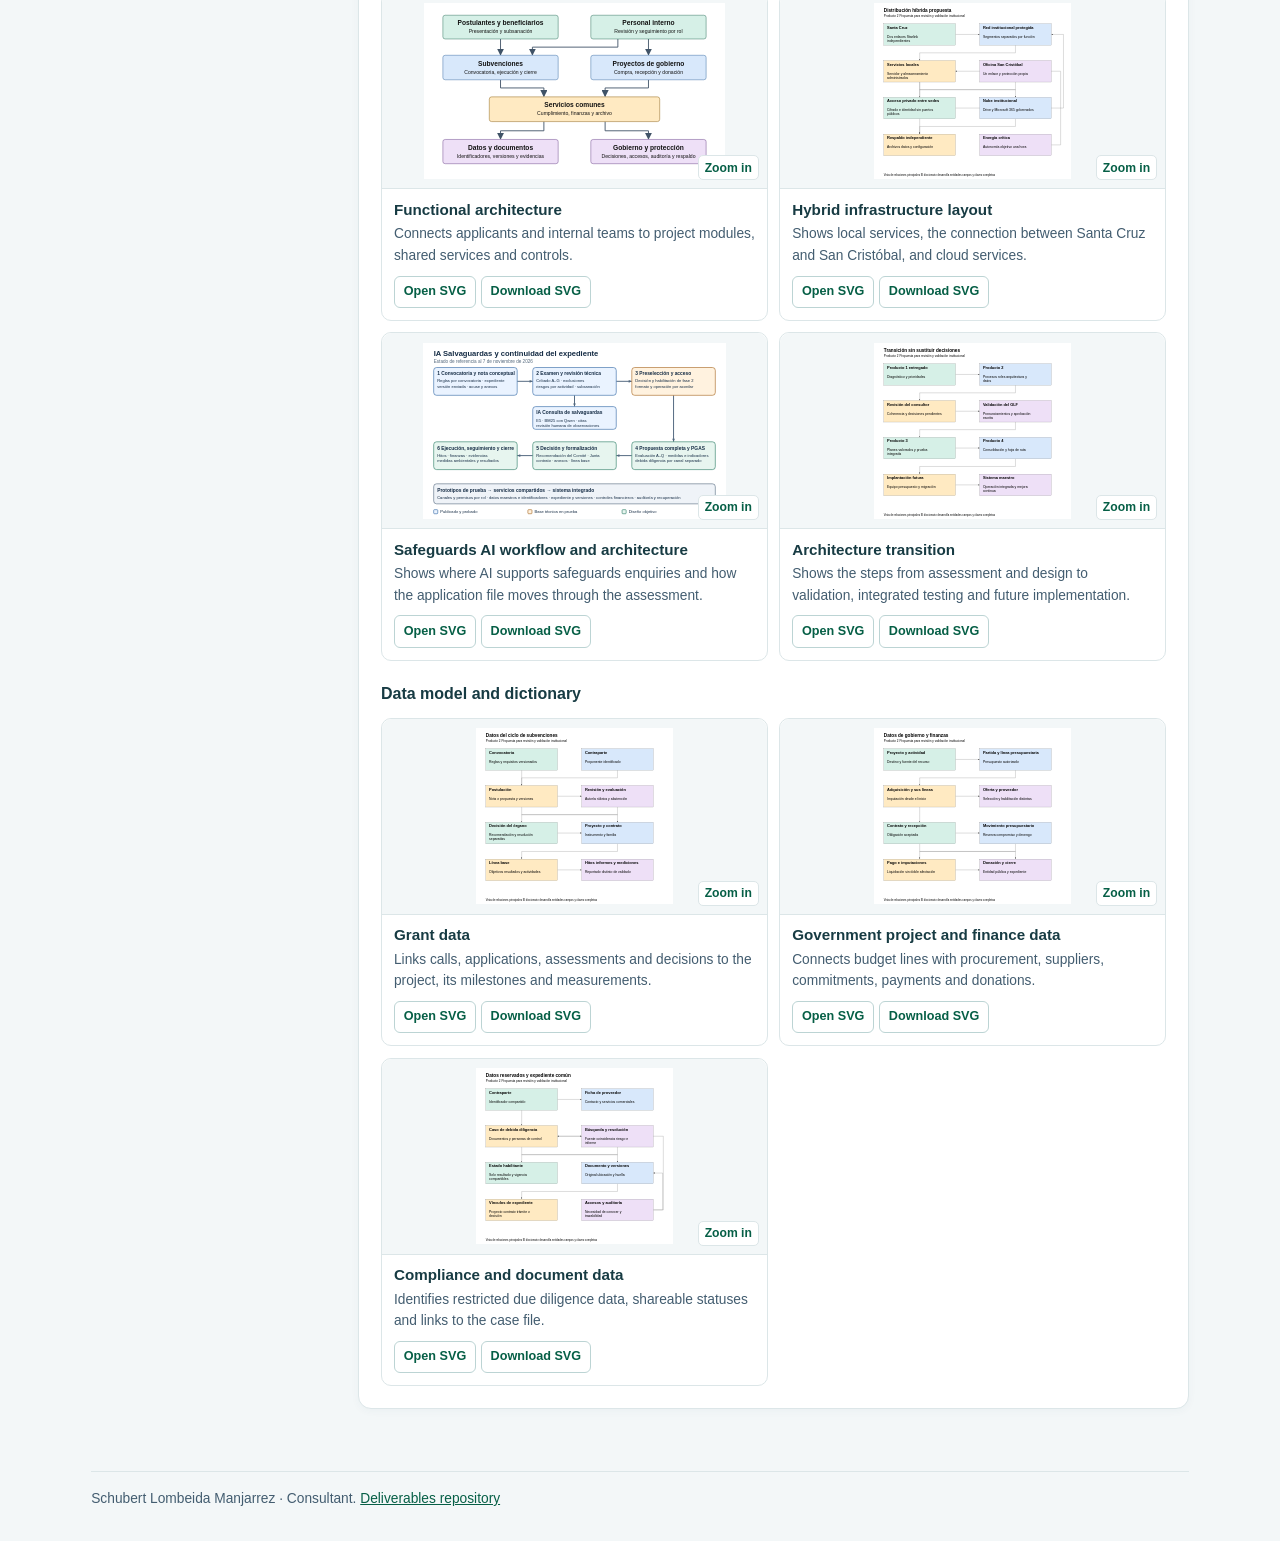
==== commit 59a99277: "Publicar el Producto 2 en español e inglés" ====
--- a/index.html
+++ b/index.html
@@ -3,8 +3,8 @@
 <head>
 <meta charset="utf-8">
 <meta name="viewport" content="width=device-width, initial-scale=1">
-<meta name="description" content="Entrega del Producto 2 de la consultoría de transformación digital para el Galápagos Life Fund.">
-<title>Producto 2 | Modelo de procesos, arquitectura tecnológica y requerimientos funcionales | GLF</title>
+<meta name="description" content="Entrega del Producto 2 de la consultoría de transformación digital para el Galápagos Life Fund." data-en-content="Product 2 deliverables from the digital transformation consultancy for the Galápagos Life Fund.">
+<title data-en="Product 2 | Process model, technology architecture and functional requirements | GLF">Producto 2 | Modelo de procesos, arquitectura tecnológica y requerimientos funcionales | GLF</title>
 <link rel="stylesheet" href="./tema.css">
 <style>
 
@@ -12,7 +12,7 @@
 .sidebar{align-self:start;position:sticky;top:1rem;background:white;border:1px solid var(--line);border-radius:12px;padding:1.05rem}
 .sidebar h2{font-size:.95rem;margin:0 0 .6rem}.sidebar ol{list-style:none;padding:0;margin:0}.sidebar li{margin:.08rem 0}
 .sidebar a{display:flex;gap:.62rem;align-items:baseline;text-decoration:none;color:var(--ink);font-size:.9rem;padding:.36rem;border-radius:6px}
-.sidebar a:hover{background:var(--mist);color:var(--teal)}.sidebar span{font-variant-numeric:tabular-nums;color:var(--teal);font-weight:700}
+.sidebar a:hover{background:var(--mist);color:var(--teal)}.sidebar a > span:first-child{font-variant-numeric:tabular-nums;color:var(--teal);font-weight:700}
 .main-content{min-width:0}.filter{display:flex;align-items:center;gap:.55rem;flex-wrap:wrap;padding:.8rem 1rem;background:#e4eeef;border-radius:10px;margin-bottom:1rem}
 .filter label{font-weight:700;font-size:.9rem}.filter input{color:var(--ink);background:white;border:1px solid #a6c0c6;border-radius:6px;min-width:10rem;padding:.52rem .62rem;font:inherit;flex:1}
 .filter-status{font-size:.82rem;color:var(--muted);min-width:7rem}
@@ -70,101 +70,108 @@
   .viewer-viewport{height:min(54dvh,33rem)}
 }
 </style>
+<script src="./idioma.js" defer></script>
 </head>
 <body>
-<a href="#documentos" class="skip">Saltar a los documentos</a>
+<a href="#documentos" class="skip"><span data-en="Skip to documents">Saltar a los documentos</span></a>
 <header class="hero">
   <div class="hero-inner">
-    <p class="brand">GALÁPAGOS LIFE FUND · GLF</p>
-    <h1>Producto 2</h1>
-    <p class="subtitle">Modelo de procesos, arquitectura tecnológica y requerimientos funcionales</p>
-    <p class="lead">Consulta los nueve entregables, sus anexos y la evidencia de capacitación.</p>
-    <nav class="hero-links" aria-label="Accesos de entrega">
-      <a href="#documentos">Ver entregables</a>
-      <a href="#modelos-graficos">Ver modelos gráficos</a>
-      <a href="https://github.com/soulkernel/GLF.P2/archive/refs/heads/main.zip">Descargar paquete ZIP</a>
-      <a href="https://soulkernel.github.io/GLF.P1/" target="_blank" rel="noopener">Consultar Producto 1</a>
+    <div class="hero-top">
+      <p class="brand">GALÁPAGOS LIFE FUND · GLF</p>
+      <div class="language-picker" role="group" aria-label="Idioma" data-en-aria-label="Language" hidden>
+        <button type="button" data-language="es" lang="es" aria-label="Español" aria-pressed="true">ES</button>
+        <button type="button" data-language="en" lang="en" aria-label="English" aria-pressed="false">EN</button>
+      </div>
+    </div>
+    <h1><span data-en="Product 2">Producto 2</span></h1>
+    <p class="subtitle"><span data-en="Process model, technology architecture and functional requirements">Modelo de procesos, arquitectura tecnológica y requerimientos funcionales</span></p>
+    <p class="lead"><span data-en="Browse the nine deliverables, supporting annexes and training evidence.">Consulta los nueve entregables, sus anexos y la evidencia de capacitación.</span></p>
+    <nav class="hero-links" aria-label="Accesos de entrega" data-en-aria-label="Deliverable navigation">
+      <a href="#documentos"><span data-en="View deliverables">Ver entregables</span></a>
+      <a href="#modelos-graficos"><span data-en="View diagrams">Ver modelos gráficos</span></a>
+      <a href="https://github.com/soulkernel/GLF.P2/archive/refs/heads/main.zip"><span data-en="Download ZIP package">Descargar paquete ZIP</span></a>
+      <a href="https://soulkernel.github.io/GLF.P1/" target="_blank" rel="noopener"><span data-en="View Product 1">Consultar Producto 1</span></a>
     </nav>
   </div>
 </header>
 <div class="layout">
-  <aside class="sidebar"><nav aria-label="Entregables del contrato"><h2>Entregables</h2><ol><li><a href="#entregable-01"><span>01</span>Procesos objetivo</a></li><li><a href="#entregable-02"><span>02</span>Matriz de roles</a></li><li><a href="#entregable-03"><span>03</span>Arquitectura tecnológica objetivo</a></li><li><a href="#entregable-04"><span>04</span>Modelo y diccionario de datos</a></li><li><a href="#entregable-05"><span>05</span>Requerimientos integrales</a></li><li><a href="#entregable-06"><span>06</span>Taxonomía documental</a></li><li><a href="#entregable-07"><span>07</span>Calendario de obligaciones</a></li><li><a href="#entregable-08"><span>08</span>Indicadores de impacto</a></li><li><a href="#entregable-09"><span>09</span>Primera capacitación formal</a></li></ol></nav></aside>
+  <aside class="sidebar"><nav aria-label="Entregables del contrato" data-en-aria-label="Contract deliverables"><h2><span data-en="Deliverables">Entregables</span></h2><ol><li><a href="#entregable-01"><span>01</span><span data-en="Target processes">Procesos objetivo</span></a></li><li><a href="#entregable-02"><span>02</span><span data-en="Roles matrix">Matriz de roles</span></a></li><li><a href="#entregable-03"><span>03</span><span data-en="Target technology architecture">Arquitectura tecnológica objetivo</span></a></li><li><a href="#entregable-04"><span>04</span><span data-en="Data model and dictionary">Modelo y diccionario de datos</span></a></li><li><a href="#entregable-05"><span>05</span><span data-en="Requirements specification">Requerimientos integrales</span></a></li><li><a href="#entregable-06"><span>06</span><span data-en="Document taxonomy">Taxonomía documental</span></a></li><li><a href="#entregable-07"><span>07</span><span data-en="Obligations calendar">Calendario de obligaciones</span></a></li><li><a href="#entregable-08"><span>08</span><span data-en="Impact indicators">Indicadores de impacto</span></a></li><li><a href="#entregable-09"><span>09</span><span data-en="First formal training">Primera capacitación formal</span></a></li></ol></nav></aside>
   <main id="documentos" class="main-content">
-    <div class="filter" hidden><label for="buscar">Buscar en la entrega</label><input type="search" id="buscar" placeholder="Ej. salvaguardas, roles o indicadores"><span class="filter-status" role="status">9 entregables</span></div>
-    <article class="card" id="entregable-01" data-search><header><span class="code">01</span><div><h2>Procesos objetivo</h2><p>Convocatorias, evaluación, adjudicación, ejecución, seguimiento y cierre.</p></div></header><ul class="docs"><li class="document"><span class="doc-title">Criterios de diseño y priorización</span><div class="actions"><a href="01_Procesos_Objetivo_TO_BE/01_Criterios_Diseno_y_Priorizacion_P2.pdf" class="primary" target="_blank" rel="noopener">Abrir PDF</a><a href="01_Procesos_Objetivo_TO_BE/01_Criterios_Diseno_y_Priorizacion_P2.pdf" class="secondary" download>Descargar PDF</a></div></li><li class="document"><span class="doc-title">Modelo de procesos objetivo</span><div class="actions"><a href="01_Procesos_Objetivo_TO_BE/01_Modelo_Procesos_TO_BE_Subvenciones_y_Procesos_Relacionados.pdf" class="primary" target="_blank" rel="noopener">Abrir PDF</a><a href="01_Procesos_Objetivo_TO_BE/01_Modelo_Procesos_TO_BE_Subvenciones_y_Procesos_Relacionados.pdf" class="secondary" download>Descargar PDF</a></div></li></ul><p class="support"><a class="secondary gallery-link" href="#modelos-procesos">Ver modelos gráficos</a></p><details><summary>Anexos editables</summary><ul class="annexes"><li><span>Matriz de trazabilidad del Producto 1 al Producto 2</span><a href="01_Procesos_Objetivo_TO_BE/Matriz_Trazabilidad_Producto_1_a_Producto_2.xlsx" class="secondary" download>Descargar Excel</a></li><li><span>Fichas de procesos y registro de validación</span><a href="01_Procesos_Objetivo_TO_BE/04_Fichas_y_Validacion_Procesos.xlsx" class="secondary" download>Descargar Excel</a></li><li><span>Procesos y flujos de datos editables</span><a href="01_Procesos_Objetivo_TO_BE/Diagramas_Editables/Procesos_y_Flujos_Datos_P2.drawio" class="secondary" download>Descargar Draw.io</a></li></ul></details></article><article class="card" id="entregable-02" data-search><header><span class="code">02</span><div><h2>Matriz de roles</h2><p>Responsabilidades, gobierno de los procesos y segregación de funciones.</p></div></header><ul class="docs"><li class="document"><span class="doc-title">Matriz de roles y gobierno</span><div class="actions"><a href="02_Matriz_de_Roles/01_Matriz_de_Roles_y_Gobierno.pdf" class="primary" target="_blank" rel="noopener">Abrir PDF</a><a href="02_Matriz_de_Roles/01_Matriz_de_Roles_y_Gobierno.pdf" class="secondary" download>Descargar PDF</a></div></li></ul><details><summary>Anexos editables</summary><ul class="annexes"><li><span>Matriz de responsabilidades y funciones</span><a href="02_Matriz_de_Roles/02_Matriz_RACI_y_Funciones.xlsx" class="secondary" download>Descargar Excel</a></li></ul></details></article><article class="card" id="entregable-03" data-search><header><span class="code">03</span><div><h2>Arquitectura tecnológica objetivo</h2><p>Componentes, interfaces, evolución del sistema integrado e informe de Qualtrics.</p></div></header><ul class="docs"><li class="document"><span class="doc-title">Arquitectura tecnológica objetivo</span><div class="actions"><a href="03_Arquitectura_Tecnologica_Objetivo/01_Arquitectura_Tecnologica_Objetivo.pdf" class="primary" target="_blank" rel="noopener">Abrir PDF</a><a href="03_Arquitectura_Tecnologica_Objetivo/01_Arquitectura_Tecnologica_Objetivo.pdf" class="secondary" download>Descargar PDF</a></div></li><li class="document"><span class="doc-title">Informe técnico de evaluación de Qualtrics</span><div class="actions"><a href="03_Arquitectura_Tecnologica_Objetivo/Informes_Tecnicos/Informe_Tecnico_Evaluacion_Qualtrics_GLF.pdf" class="primary" target="_blank" rel="noopener">Abrir PDF</a><a href="03_Arquitectura_Tecnologica_Objetivo/Informes_Tecnicos/Informe_Tecnico_Evaluacion_Qualtrics_GLF.pdf" class="secondary" download>Descargar PDF</a></div></li></ul><p class="support"><a class="secondary gallery-link" href="#modelos-arquitectura">Ver modelos gráficos</a></p><details><summary>Anexos editables</summary><ul class="annexes"><li><span>Decisiones e interfaces de arquitectura</span><a href="03_Arquitectura_Tecnologica_Objetivo/02_Decisiones_e_Interfaces_Arquitectura.xlsx" class="secondary" download>Descargar Excel</a></li><li><span>Modelo editable de arquitectura</span><a href="03_Arquitectura_Tecnologica_Objetivo/03_Arquitectura_y_Modelo_Editables.drawio" class="secondary" download>Descargar Draw.io</a></li></ul></details></article><article class="card" id="entregable-04" data-search><header><span class="code">04</span><div><h2>Modelo y diccionario de datos</h2><p>Entidades, relaciones, campos y reglas de integridad.</p></div></header><ul class="docs"><li class="document"><span class="doc-title">Modelo y diccionario de datos</span><div class="actions"><a href="04_Modelo_y_Diccionario_de_Datos/01_Modelo_y_Diccionario_de_Datos.pdf" class="primary" target="_blank" rel="noopener">Abrir PDF</a><a href="04_Modelo_y_Diccionario_de_Datos/01_Modelo_y_Diccionario_de_Datos.pdf" class="secondary" download>Descargar PDF</a></div></li></ul><p class="support"><a class="secondary gallery-link" href="#modelos-datos">Ver modelos gráficos</a></p><details><summary>Anexos editables</summary><ul class="annexes"><li><span>Modelo lógico y diccionario de datos</span><a href="04_Modelo_y_Diccionario_de_Datos/02_Modelo_Logico_y_Diccionario_Integral.xlsx" class="secondary" download>Descargar Excel</a></li></ul></details></article><article class="card" id="entregable-05" data-search><header><span class="code">05</span><div><h2>Requerimientos integrales</h2><p>Requerimientos funcionales, técnicos, operativos, documentales, de seguridad e integración.</p></div></header><ul class="docs"><li class="document"><span class="doc-title">Especificación integrada de requerimientos</span><div class="actions"><a href="05_Requerimientos_Integrales/01_Especificacion_Integrada_de_Requerimientos.pdf" class="primary" target="_blank" rel="noopener">Abrir PDF</a><a href="05_Requerimientos_Integrales/01_Especificacion_Integrada_de_Requerimientos.pdf" class="secondary" download>Descargar PDF</a></div></li></ul><details><summary>Anexos editables</summary><ul class="annexes"><li><span>Catálogo de requerimientos y criterios de aceptación</span><a href="05_Requerimientos_Integrales/02_Catalogo_Integral_de_Requerimientos.xlsx" class="secondary" download>Descargar Excel</a></li></ul></details></article><article class="card" id="entregable-06" data-search><header><span class="code">06</span><div><h2>Taxonomía documental</h2><p>Clasificación, metadatos, custodia y nomenclatura de los expedientes.</p></div></header><ul class="docs"><li class="document"><span class="doc-title">Taxonomía documental y nomenclatura</span><div class="actions"><a href="06_Taxonomia_Documental/01_Taxonomia_Documental_y_Nomenclatura.pdf" class="primary" target="_blank" rel="noopener">Abrir PDF</a><a href="06_Taxonomia_Documental/01_Taxonomia_Documental_y_Nomenclatura.pdf" class="secondary" download>Descargar PDF</a></div></li></ul><details><summary>Anexos editables</summary><ul class="annexes"><li><span>Cuadro documental, metadatos y reglas</span><a href="06_Taxonomia_Documental/02_Cuadro_Documental_Metadatos_y_Reglas.xlsx" class="secondary" download>Descargar Excel</a></li></ul></details></article><article class="card" id="entregable-07" data-search><header><span class="code">07</span><div><h2>Calendario de obligaciones</h2><p>Eventos, plazos, responsables, alertas y evidencias.</p></div></header><ul class="docs"><li class="document"><span class="doc-title">Calendario de obligaciones y alertas</span><div class="actions"><a href="07_Calendario_de_Obligaciones/01_Calendario_de_Obligaciones_y_Alertas.pdf" class="primary" target="_blank" rel="noopener">Abrir PDF</a><a href="07_Calendario_de_Obligaciones/01_Calendario_de_Obligaciones_y_Alertas.pdf" class="secondary" download>Descargar PDF</a></div></li></ul><details><summary>Anexos editables</summary><ul class="annexes"><li><span>Calendario y registro de obligaciones</span><a href="07_Calendario_de_Obligaciones/02_Calendario_y_Registro_de_Obligaciones.xlsx" class="secondary" download>Descargar Excel</a></li></ul></details></article><article class="card" id="entregable-08" data-search><header><span class="code">08</span><div><h2>Indicadores de impacto</h2><p>Fórmulas, líneas base, metas, frecuencia y medios de verificación.</p></div></header><ul class="docs"><li class="document"><span class="doc-title">Catálogo de indicadores de impacto</span><div class="actions"><a href="08_Catalogo_de_Indicadores_de_Impacto/01_Catalogo_de_Indicadores_de_Impacto.pdf" class="primary" target="_blank" rel="noopener">Abrir PDF</a><a href="08_Catalogo_de_Indicadores_de_Impacto/01_Catalogo_de_Indicadores_de_Impacto.pdf" class="secondary" download>Descargar PDF</a></div></li></ul><details><summary>Anexos editables</summary><ul class="annexes"><li><span>Catálogo y registro de indicadores</span><a href="08_Catalogo_de_Indicadores_de_Impacto/02_Catalogo_y_Registro_de_Indicadores.xlsx" class="secondary" download>Descargar Excel</a></li></ul></details></article><article class="card" id="entregable-09" data-search><header><span class="code">09</span><div><h2>Primera capacitación formal</h2><p>Informe, materiales de las jornadas y consulta de certificados.</p></div></header><ul class="docs"><li class="document"><span class="doc-title">Informe de la primera capacitación</span><div class="actions"><a href="09_Primera_Capacitacion_Formal/01_Informe_Capacitacion_y_Evidencias.pdf" class="primary" target="_blank" rel="noopener">Abrir PDF</a><a href="09_Primera_Capacitacion_Formal/01_Informe_Capacitacion_y_Evidencias.pdf" class="secondary" download>Descargar PDF</a></div></li></ul><div class="support"><a href="09_Primera_Capacitacion_Formal/" class="secondary">Materiales de capacitación</a><a href="09_Primera_Capacitacion_Formal/03_Certificados/#certificados" class="secondary">Descargar certificados</a><a href="09_Primera_Capacitacion_Formal/03_Certificados/#buscar" class="secondary">Verificar por folio</a></div></article>
+    <div class="filter" hidden><label for="buscar"><span data-en="Search deliverables">Buscar en la entrega</span></label><input type="search" id="buscar" placeholder="Ej. salvaguardas, roles o indicadores" data-en-placeholder="E.g. safeguards, roles or indicators"><span class="filter-status" role="status">9 entregables</span></div>
+    <article class="card" id="entregable-01" data-search><header><span class="code">01</span><div><h2><span data-en="Target processes">Procesos objetivo</span></h2><p><span data-en="Calls for proposals, assessment, award, implementation, monitoring and closeout.">Convocatorias, evaluación, adjudicación, ejecución, seguimiento y cierre.</span></p></div></header><ul class="docs"><li class="document"><span class="doc-title"><span data-en="Design and prioritization criteria">Criterios de diseño y priorización</span></span><div class="actions"><a href="01_Procesos_Objetivo_TO_BE/01_Criterios_Diseno_y_Priorizacion_P2.pdf" class="primary" target="_blank" rel="noopener"><span data-en="Open PDF">Abrir PDF</span></a><a href="01_Procesos_Objetivo_TO_BE/01_Criterios_Diseno_y_Priorizacion_P2.pdf" class="secondary" download><span data-en="Download PDF">Descargar PDF</span></a></div></li><li class="document"><span class="doc-title"><span data-en="Target process model">Modelo de procesos objetivo</span></span><div class="actions"><a href="01_Procesos_Objetivo_TO_BE/01_Modelo_Procesos_TO_BE_Subvenciones_y_Procesos_Relacionados.pdf" class="primary" target="_blank" rel="noopener"><span data-en="Open PDF">Abrir PDF</span></a><a href="01_Procesos_Objetivo_TO_BE/01_Modelo_Procesos_TO_BE_Subvenciones_y_Procesos_Relacionados.pdf" class="secondary" download><span data-en="Download PDF">Descargar PDF</span></a></div></li></ul><p class="support"><a class="secondary gallery-link" href="#modelos-procesos"><span data-en="View diagrams">Ver modelos gráficos</span></a></p><details><summary><span data-en="Editable annexes">Anexos editables</span></summary><ul class="annexes"><li><span><span data-en="Traceability matrix from Product 1 to Product 2">Matriz de trazabilidad del Producto 1 al Producto 2</span></span><a href="01_Procesos_Objetivo_TO_BE/Matriz_Trazabilidad_Producto_1_a_Producto_2.xlsx" class="secondary" download><span data-en="Download Excel">Descargar Excel</span></a></li><li><span><span data-en="Process descriptions and validation log">Fichas de procesos y registro de validación</span></span><a href="01_Procesos_Objetivo_TO_BE/04_Fichas_y_Validacion_Procesos.xlsx" class="secondary" download><span data-en="Download Excel">Descargar Excel</span></a></li><li><span><span data-en="Editable process and data flow diagrams">Procesos y flujos de datos editables</span></span><a href="01_Procesos_Objetivo_TO_BE/Diagramas_Editables/Procesos_y_Flujos_Datos_P2.drawio" class="secondary" download><span data-en="Download Draw.io">Descargar Draw.io</span></a></li></ul></details></article><article class="card" id="entregable-02" data-search><header><span class="code">02</span><div><h2><span data-en="Roles matrix">Matriz de roles</span></h2><p><span data-en="Responsibilities, process governance and segregation of duties.">Responsabilidades, gobierno de los procesos y segregación de funciones.</span></p></div></header><ul class="docs"><li class="document"><span class="doc-title"><span data-en="Roles and governance matrix">Matriz de roles y gobierno</span></span><div class="actions"><a href="02_Matriz_de_Roles/01_Matriz_de_Roles_y_Gobierno.pdf" class="primary" target="_blank" rel="noopener"><span data-en="Open PDF">Abrir PDF</span></a><a href="02_Matriz_de_Roles/01_Matriz_de_Roles_y_Gobierno.pdf" class="secondary" download><span data-en="Download PDF">Descargar PDF</span></a></div></li></ul><details><summary><span data-en="Editable annexes">Anexos editables</span></summary><ul class="annexes"><li><span><span data-en="Responsibilities and duties matrix">Matriz de responsabilidades y funciones</span></span><a href="02_Matriz_de_Roles/02_Matriz_RACI_y_Funciones.xlsx" class="secondary" download><span data-en="Download Excel">Descargar Excel</span></a></li></ul></details></article><article class="card" id="entregable-03" data-search><header><span class="code">03</span><div><h2><span data-en="Target technology architecture">Arquitectura tecnológica objetivo</span></h2><p><span data-en="Components, interfaces, integrated system roadmap and Qualtrics report.">Componentes, interfaces, evolución del sistema integrado e informe de Qualtrics.</span></p></div></header><ul class="docs"><li class="document"><span class="doc-title"><span data-en="Target technology architecture">Arquitectura tecnológica objetivo</span></span><div class="actions"><a href="03_Arquitectura_Tecnologica_Objetivo/01_Arquitectura_Tecnologica_Objetivo.pdf" class="primary" target="_blank" rel="noopener"><span data-en="Open PDF">Abrir PDF</span></a><a href="03_Arquitectura_Tecnologica_Objetivo/01_Arquitectura_Tecnologica_Objetivo.pdf" class="secondary" download><span data-en="Download PDF">Descargar PDF</span></a></div></li><li class="document"><span class="doc-title"><span data-en="Qualtrics technical evaluation report">Informe técnico de evaluación de Qualtrics</span></span><div class="actions"><a href="03_Arquitectura_Tecnologica_Objetivo/Informes_Tecnicos/Informe_Tecnico_Evaluacion_Qualtrics_GLF.pdf" class="primary" target="_blank" rel="noopener"><span data-en="Open PDF">Abrir PDF</span></a><a href="03_Arquitectura_Tecnologica_Objetivo/Informes_Tecnicos/Informe_Tecnico_Evaluacion_Qualtrics_GLF.pdf" class="secondary" download><span data-en="Download PDF">Descargar PDF</span></a></div></li></ul><p class="support"><a class="secondary gallery-link" href="#modelos-arquitectura"><span data-en="View diagrams">Ver modelos gráficos</span></a></p><details><summary><span data-en="Editable annexes">Anexos editables</span></summary><ul class="annexes"><li><span><span data-en="Architecture decisions and interfaces">Decisiones e interfaces de arquitectura</span></span><a href="03_Arquitectura_Tecnologica_Objetivo/02_Decisiones_e_Interfaces_Arquitectura.xlsx" class="secondary" download><span data-en="Download Excel">Descargar Excel</span></a></li><li><span><span data-en="Editable architecture model">Modelo editable de arquitectura</span></span><a href="03_Arquitectura_Tecnologica_Objetivo/03_Arquitectura_y_Modelo_Editables.drawio" class="secondary" download><span data-en="Download Draw.io">Descargar Draw.io</span></a></li></ul></details></article><article class="card" id="entregable-04" data-search><header><span class="code">04</span><div><h2><span data-en="Data model and dictionary">Modelo y diccionario de datos</span></h2><p><span data-en="Entities, relationships, fields and data integrity rules.">Entidades, relaciones, campos y reglas de integridad.</span></p></div></header><ul class="docs"><li class="document"><span class="doc-title"><span data-en="Data model and dictionary">Modelo y diccionario de datos</span></span><div class="actions"><a href="04_Modelo_y_Diccionario_de_Datos/01_Modelo_y_Diccionario_de_Datos.pdf" class="primary" target="_blank" rel="noopener"><span data-en="Open PDF">Abrir PDF</span></a><a href="04_Modelo_y_Diccionario_de_Datos/01_Modelo_y_Diccionario_de_Datos.pdf" class="secondary" download><span data-en="Download PDF">Descargar PDF</span></a></div></li></ul><p class="support"><a class="secondary gallery-link" href="#modelos-datos"><span data-en="View diagrams">Ver modelos gráficos</span></a></p><details><summary><span data-en="Editable annexes">Anexos editables</span></summary><ul class="annexes"><li><span><span data-en="Logical model and data dictionary">Modelo lógico y diccionario de datos</span></span><a href="04_Modelo_y_Diccionario_de_Datos/02_Modelo_Logico_y_Diccionario_Integral.xlsx" class="secondary" download><span data-en="Download Excel">Descargar Excel</span></a></li></ul></details></article><article class="card" id="entregable-05" data-search><header><span class="code">05</span><div><h2><span data-en="Requirements specification">Requerimientos integrales</span></h2><p><span data-en="Functional, technical, operational, documentation, security and integration requirements.">Requerimientos funcionales, técnicos, operativos, documentales, de seguridad e integración.</span></p></div></header><ul class="docs"><li class="document"><span class="doc-title"><span data-en="Integrated requirements specification">Especificación integrada de requerimientos</span></span><div class="actions"><a href="05_Requerimientos_Integrales/01_Especificacion_Integrada_de_Requerimientos.pdf" class="primary" target="_blank" rel="noopener"><span data-en="Open PDF">Abrir PDF</span></a><a href="05_Requerimientos_Integrales/01_Especificacion_Integrada_de_Requerimientos.pdf" class="secondary" download><span data-en="Download PDF">Descargar PDF</span></a></div></li></ul><details><summary><span data-en="Editable annexes">Anexos editables</span></summary><ul class="annexes"><li><span><span data-en="Requirements catalogue and acceptance criteria">Catálogo de requerimientos y criterios de aceptación</span></span><a href="05_Requerimientos_Integrales/02_Catalogo_Integral_de_Requerimientos.xlsx" class="secondary" download><span data-en="Download Excel">Descargar Excel</span></a></li></ul></details></article><article class="card" id="entregable-06" data-search><header><span class="code">06</span><div><h2><span data-en="Document taxonomy">Taxonomía documental</span></h2><p><span data-en="File classification, metadata, custody and naming conventions.">Clasificación, metadatos, custodia y nomenclatura de los expedientes.</span></p></div></header><ul class="docs"><li class="document"><span class="doc-title"><span data-en="Document taxonomy and naming conventions">Taxonomía documental y nomenclatura</span></span><div class="actions"><a href="06_Taxonomia_Documental/01_Taxonomia_Documental_y_Nomenclatura.pdf" class="primary" target="_blank" rel="noopener"><span data-en="Open PDF">Abrir PDF</span></a><a href="06_Taxonomia_Documental/01_Taxonomia_Documental_y_Nomenclatura.pdf" class="secondary" download><span data-en="Download PDF">Descargar PDF</span></a></div></li></ul><details><summary><span data-en="Editable annexes">Anexos editables</span></summary><ul class="annexes"><li><span><span data-en="Document classification scheme, metadata and rules">Cuadro documental, metadatos y reglas</span></span><a href="06_Taxonomia_Documental/02_Cuadro_Documental_Metadatos_y_Reglas.xlsx" class="secondary" download><span data-en="Download Excel">Descargar Excel</span></a></li></ul></details></article><article class="card" id="entregable-07" data-search><header><span class="code">07</span><div><h2><span data-en="Obligations calendar">Calendario de obligaciones</span></h2><p><span data-en="Events, deadlines, owners, alerts and supporting evidence.">Eventos, plazos, responsables, alertas y evidencias.</span></p></div></header><ul class="docs"><li class="document"><span class="doc-title"><span data-en="Obligations calendar and alerts">Calendario de obligaciones y alertas</span></span><div class="actions"><a href="07_Calendario_de_Obligaciones/01_Calendario_de_Obligaciones_y_Alertas.pdf" class="primary" target="_blank" rel="noopener"><span data-en="Open PDF">Abrir PDF</span></a><a href="07_Calendario_de_Obligaciones/01_Calendario_de_Obligaciones_y_Alertas.pdf" class="secondary" download><span data-en="Download PDF">Descargar PDF</span></a></div></li></ul><details><summary><span data-en="Editable annexes">Anexos editables</span></summary><ul class="annexes"><li><span><span data-en="Obligations calendar and register">Calendario y registro de obligaciones</span></span><a href="07_Calendario_de_Obligaciones/02_Calendario_y_Registro_de_Obligaciones.xlsx" class="secondary" download><span data-en="Download Excel">Descargar Excel</span></a></li></ul></details></article><article class="card" id="entregable-08" data-search><header><span class="code">08</span><div><h2><span data-en="Impact indicators">Indicadores de impacto</span></h2><p><span data-en="Formulas, baselines, targets, reporting frequency and verification sources.">Fórmulas, líneas base, metas, frecuencia y medios de verificación.</span></p></div></header><ul class="docs"><li class="document"><span class="doc-title"><span data-en="Impact indicator catalogue">Catálogo de indicadores de impacto</span></span><div class="actions"><a href="08_Catalogo_de_Indicadores_de_Impacto/01_Catalogo_de_Indicadores_de_Impacto.pdf" class="primary" target="_blank" rel="noopener"><span data-en="Open PDF">Abrir PDF</span></a><a href="08_Catalogo_de_Indicadores_de_Impacto/01_Catalogo_de_Indicadores_de_Impacto.pdf" class="secondary" download><span data-en="Download PDF">Descargar PDF</span></a></div></li></ul><details><summary><span data-en="Editable annexes">Anexos editables</span></summary><ul class="annexes"><li><span><span data-en="Indicator catalogue and register">Catálogo y registro de indicadores</span></span><a href="08_Catalogo_de_Indicadores_de_Impacto/02_Catalogo_y_Registro_de_Indicadores.xlsx" class="secondary" download><span data-en="Download Excel">Descargar Excel</span></a></li></ul></details></article><article class="card" id="entregable-09" data-search><header><span class="code">09</span><div><h2><span data-en="First formal training">Primera capacitación formal</span></h2><p><span data-en="Training report, session materials and certificate lookup.">Informe, materiales de las jornadas y consulta de certificados.</span></p></div></header><ul class="docs"><li class="document"><span class="doc-title"><span data-en="First training report">Informe de la primera capacitación</span></span><div class="actions"><a href="09_Primera_Capacitacion_Formal/01_Informe_Capacitacion_y_Evidencias.pdf" class="primary" target="_blank" rel="noopener"><span data-en="Open PDF">Abrir PDF</span></a><a href="09_Primera_Capacitacion_Formal/01_Informe_Capacitacion_y_Evidencias.pdf" class="secondary" download><span data-en="Download PDF">Descargar PDF</span></a></div></li></ul><div class="support"><a href="09_Primera_Capacitacion_Formal/" class="secondary"><span data-en="Training materials">Materiales de capacitación</span></a><a href="09_Primera_Capacitacion_Formal/03_Certificados/#certificados" class="secondary"><span data-en="Download certificates">Descargar certificados</span></a><a href="09_Primera_Capacitacion_Formal/03_Certificados/#buscar" class="secondary"><span data-en="Verify by folio number">Verificar por folio</span></a></div></article>
     <section id="modelos-graficos" class="card gallery" aria-labelledby="modelos-titulo">
-      <h2 id="modelos-titulo">Modelos gráficos</h2>
-      <p class="gallery-intro">Selecciona un esquema para ampliarlo o descargar su archivo original.</p>
-      <nav class="gallery-jumps" aria-label="Grupos de modelos gráficos">
-        <a class="secondary" href="#modelos-procesos">Procesos objetivo</a>
-        <a class="secondary" href="#modelos-arquitectura">Arquitectura tecnológica</a>
-        <a class="secondary" href="#modelos-datos">Modelo y diccionario de datos</a>
+      <h2 id="modelos-titulo"><span data-en="Diagrams">Modelos gráficos</span></h2>
+      <p class="gallery-intro"><span data-en="Select a diagram to zoom in or download its source file.">Selecciona un esquema para ampliarlo o descargar su archivo original.</span></p>
+      <nav class="gallery-jumps" aria-label="Grupos de modelos gráficos" data-en-aria-label="Diagram groups">
+        <a class="secondary" href="#modelos-procesos"><span data-en="Target processes">Procesos objetivo</span></a>
+        <a class="secondary" href="#modelos-arquitectura"><span data-en="Technology architecture">Arquitectura tecnológica</span></a>
+        <a class="secondary" href="#modelos-datos"><span data-en="Data model and dictionary">Modelo y diccionario de datos</span></a>
       </nav>
       <section id="modelos-procesos" class="gallery-group" aria-labelledby="titulo-procesos">
-        <h3 id="titulo-procesos">Procesos objetivo</h3>
+        <h3 id="titulo-procesos"><span data-en="Target processes">Procesos objetivo</span></h3>
         <div class="gallery-grid">
           <figure class="model">
-            <a class="model-preview" href="01_Procesos_Objetivo_TO_BE/Diagramas_Editables/Macroflujo_Subvenciones.svg" target="_blank" rel="noopener" aria-label="Ampliar Macroflujo de subvenciones" data-model><img src="01_Procesos_Objetivo_TO_BE/Diagramas_Editables/Macroflujo_Subvenciones.svg" width="1100" height="1485" loading="lazy" decoding="async" alt="Macroflujo de subvenciones"><span class="preview-action" aria-hidden="true">Ampliar</span></a>
-            <figcaption><h4>Macroflujo de subvenciones</h4><p>Recorre la convocatoria, la nota conceptual, la propuesta completa, la adjudicación y el seguimiento hasta el cierre.</p>
-              <div class="actions"><a class="secondary" href="01_Procesos_Objetivo_TO_BE/Diagramas_Editables/Macroflujo_Subvenciones.svg" target="_blank" rel="noopener">Abrir SVG</a><a class="secondary" href="01_Procesos_Objetivo_TO_BE/Diagramas_Editables/Macroflujo_Subvenciones.svg" download>Descargar SVG</a></div>
-            </figcaption>
-          </figure>
-          <figure class="model">
-            <a class="model-preview" href="01_Procesos_Objetivo_TO_BE/Diagramas_Editables/Macroflujo_Proyectos_de_Gobierno.svg" target="_blank" rel="noopener" aria-label="Ampliar Macroflujo de proyectos de gobierno" data-model><img src="01_Procesos_Objetivo_TO_BE/Diagramas_Editables/Macroflujo_Proyectos_de_Gobierno.svg" width="1100" height="915" loading="lazy" decoding="async" alt="Macroflujo de proyectos de gobierno"><span class="preview-action" aria-hidden="true">Ampliar</span></a>
-            <figcaption><h4>Macroflujo de proyectos de gobierno</h4><p>Muestra la aprobación presupuestaria, la compra, el pago, la entrega por donación y el cierre del proyecto.</p>
-              <div class="actions"><a class="secondary" href="01_Procesos_Objetivo_TO_BE/Diagramas_Editables/Macroflujo_Proyectos_de_Gobierno.svg" target="_blank" rel="noopener">Abrir SVG</a><a class="secondary" href="01_Procesos_Objetivo_TO_BE/Diagramas_Editables/Macroflujo_Proyectos_de_Gobierno.svg" download>Descargar SVG</a></div>
+            <a class="model-preview" href="01_Procesos_Objetivo_TO_BE/Diagramas_Editables/Macroflujo_Subvenciones.svg" target="_blank" rel="noopener" aria-label="Ampliar Macroflujo de subvenciones" data-model data-en-aria-label="Zoom in on Grant process overview"><img src="01_Procesos_Objetivo_TO_BE/Diagramas_Editables/Macroflujo_Subvenciones.svg" width="1100" height="1485" loading="lazy" decoding="async" alt="Macroflujo de subvenciones" data-en-alt="Grant process overview"><span class="preview-action" aria-hidden="true"><span data-en="Zoom in">Ampliar</span></span></a>
+            <figcaption><h4><span data-en="Grant process overview">Macroflujo de subvenciones</span></h4><p><span data-en="Follows the call for proposals, concept note, full proposal, award, and monitoring through closeout.">Recorre la convocatoria, la nota conceptual, la propuesta completa, la adjudicación y el seguimiento hasta el cierre.</span></p>
+              <div class="actions"><a class="secondary" href="01_Procesos_Objetivo_TO_BE/Diagramas_Editables/Macroflujo_Subvenciones.svg" target="_blank" rel="noopener"><span data-en="Open SVG">Abrir SVG</span></a><a class="secondary" href="01_Procesos_Objetivo_TO_BE/Diagramas_Editables/Macroflujo_Subvenciones.svg" download><span data-en="Download SVG">Descargar SVG</span></a></div>
+            </figcaption>
+          </figure>
+          <figure class="model">
+            <a class="model-preview" href="01_Procesos_Objetivo_TO_BE/Diagramas_Editables/Macroflujo_Proyectos_de_Gobierno.svg" target="_blank" rel="noopener" aria-label="Ampliar Macroflujo de proyectos de gobierno" data-model data-en-aria-label="Zoom in on Government project process overview"><img src="01_Procesos_Objetivo_TO_BE/Diagramas_Editables/Macroflujo_Proyectos_de_Gobierno.svg" width="1100" height="915" loading="lazy" decoding="async" alt="Macroflujo de proyectos de gobierno" data-en-alt="Government project process overview"><span class="preview-action" aria-hidden="true"><span data-en="Zoom in">Ampliar</span></span></a>
+            <figcaption><h4><span data-en="Government project process overview">Macroflujo de proyectos de gobierno</span></h4><p><span data-en="Shows budget approval, procurement, payment, transfer by donation and project closeout.">Muestra la aprobación presupuestaria, la compra, el pago, la entrega por donación y el cierre del proyecto.</span></p>
+              <div class="actions"><a class="secondary" href="01_Procesos_Objetivo_TO_BE/Diagramas_Editables/Macroflujo_Proyectos_de_Gobierno.svg" target="_blank" rel="noopener"><span data-en="Open SVG">Abrir SVG</span></a><a class="secondary" href="01_Procesos_Objetivo_TO_BE/Diagramas_Editables/Macroflujo_Proyectos_de_Gobierno.svg" download><span data-en="Download SVG">Descargar SVG</span></a></div>
             </figcaption>
           </figure>
         </div>
       </section>
       <section id="modelos-arquitectura" class="gallery-group" aria-labelledby="titulo-arquitectura">
-        <h3 id="titulo-arquitectura">Arquitectura tecnológica</h3>
+        <h3 id="titulo-arquitectura"><span data-en="Technology architecture">Arquitectura tecnológica</span></h3>
         <div class="gallery-grid">
           <figure class="model">
-            <a class="model-preview" href="03_Arquitectura_Tecnologica_Objetivo/01_Arquitectura_Funcional.svg" target="_blank" rel="noopener" aria-label="Ampliar Arquitectura funcional" data-model><img src="03_Arquitectura_Tecnologica_Objetivo/01_Arquitectura_Funcional.svg" width="1180" height="690" loading="lazy" decoding="async" alt="Arquitectura funcional"><span class="preview-action" aria-hidden="true">Ampliar</span></a>
-            <figcaption><h4>Arquitectura funcional</h4><p>Relaciona a postulantes y equipos internos con los módulos de proyectos, los servicios comunes y los controles.</p>
-              <div class="actions"><a class="secondary" href="03_Arquitectura_Tecnologica_Objetivo/01_Arquitectura_Funcional.svg" target="_blank" rel="noopener">Abrir SVG</a><a class="secondary" href="03_Arquitectura_Tecnologica_Objetivo/01_Arquitectura_Funcional.svg" download>Descargar SVG</a></div>
-            </figcaption>
-          </figure>
-          <figure class="model">
-            <a class="model-preview" href="03_Arquitectura_Tecnologica_Objetivo/02_Distribucion_Hibrida.svg" target="_blank" rel="noopener" aria-label="Ampliar Distribución híbrida" data-model><img src="03_Arquitectura_Tecnologica_Objetivo/02_Distribucion_Hibrida.svg" width="1100" height="980" loading="lazy" decoding="async" alt="Distribución híbrida"><span class="preview-action" aria-hidden="true">Ampliar</span></a>
-            <figcaption><h4>Distribución híbrida</h4><p>Ubica los servicios locales, la conexión entre Santa Cruz y San Cristóbal y los servicios en la nube.</p>
-              <div class="actions"><a class="secondary" href="03_Arquitectura_Tecnologica_Objetivo/02_Distribucion_Hibrida.svg" target="_blank" rel="noopener">Abrir SVG</a><a class="secondary" href="03_Arquitectura_Tecnologica_Objetivo/02_Distribucion_Hibrida.svg" download>Descargar SVG</a></div>
-            </figcaption>
-          </figure>
-          <figure class="model">
-            <a class="model-preview" href="03_Arquitectura_Tecnologica_Objetivo/04_IA_Salvaguardas_Ciclo_y_Arquitectura.svg" target="_blank" rel="noopener" aria-label="Ampliar Ciclo y arquitectura de IA Salvaguardas" data-model><img src="03_Arquitectura_Tecnologica_Objetivo/04_IA_Salvaguardas_Ciclo_y_Arquitectura.svg" width="1560" height="905" loading="lazy" decoding="async" alt="Ciclo y arquitectura de IA Salvaguardas"><span class="preview-action" aria-hidden="true">Ampliar</span></a>
-            <figcaption><h4>Ciclo y arquitectura de IA Salvaguardas</h4><p>Sitúa la inteligencia artificial en la consulta de salvaguardas y muestra cómo continúa el expediente a lo largo de la evaluación.</p>
-              <div class="actions"><a class="secondary" href="03_Arquitectura_Tecnologica_Objetivo/04_IA_Salvaguardas_Ciclo_y_Arquitectura.svg" target="_blank" rel="noopener">Abrir SVG</a><a class="secondary" href="03_Arquitectura_Tecnologica_Objetivo/04_IA_Salvaguardas_Ciclo_y_Arquitectura.svg" download>Descargar SVG</a></div>
-            </figcaption>
-          </figure>
-          <figure class="model">
-            <a class="model-preview" href="03_Arquitectura_Tecnologica_Objetivo/06_Transicion_Arquitectura.svg" target="_blank" rel="noopener" aria-label="Ampliar Transición de arquitectura" data-model><img src="03_Arquitectura_Tecnologica_Objetivo/06_Transicion_Arquitectura.svg" width="1100" height="980" loading="lazy" decoding="async" alt="Transición de arquitectura"><span class="preview-action" aria-hidden="true">Ampliar</span></a>
-            <figcaption><h4>Transición de arquitectura</h4><p>Muestra la secuencia del diagnóstico y el diseño hacia la validación, la prueba integrada y la implementación futura.</p>
-              <div class="actions"><a class="secondary" href="03_Arquitectura_Tecnologica_Objetivo/06_Transicion_Arquitectura.svg" target="_blank" rel="noopener">Abrir SVG</a><a class="secondary" href="03_Arquitectura_Tecnologica_Objetivo/06_Transicion_Arquitectura.svg" download>Descargar SVG</a></div>
+            <a class="model-preview" href="03_Arquitectura_Tecnologica_Objetivo/01_Arquitectura_Funcional.svg" target="_blank" rel="noopener" aria-label="Ampliar Arquitectura funcional" data-model data-en-aria-label="Zoom in on Functional architecture"><img src="03_Arquitectura_Tecnologica_Objetivo/01_Arquitectura_Funcional.svg" width="1180" height="690" loading="lazy" decoding="async" alt="Arquitectura funcional" data-en-alt="Functional architecture"><span class="preview-action" aria-hidden="true"><span data-en="Zoom in">Ampliar</span></span></a>
+            <figcaption><h4><span data-en="Functional architecture">Arquitectura funcional</span></h4><p><span data-en="Connects applicants and internal teams to project modules, shared services and controls.">Relaciona a postulantes y equipos internos con los módulos de proyectos, los servicios comunes y los controles.</span></p>
+              <div class="actions"><a class="secondary" href="03_Arquitectura_Tecnologica_Objetivo/01_Arquitectura_Funcional.svg" target="_blank" rel="noopener"><span data-en="Open SVG">Abrir SVG</span></a><a class="secondary" href="03_Arquitectura_Tecnologica_Objetivo/01_Arquitectura_Funcional.svg" download><span data-en="Download SVG">Descargar SVG</span></a></div>
+            </figcaption>
+          </figure>
+          <figure class="model">
+            <a class="model-preview" href="03_Arquitectura_Tecnologica_Objetivo/02_Distribucion_Hibrida.svg" target="_blank" rel="noopener" aria-label="Ampliar Distribución híbrida" data-model data-en-aria-label="Zoom in on Hybrid infrastructure layout"><img src="03_Arquitectura_Tecnologica_Objetivo/02_Distribucion_Hibrida.svg" width="1100" height="980" loading="lazy" decoding="async" alt="Distribución híbrida" data-en-alt="Hybrid infrastructure layout"><span class="preview-action" aria-hidden="true"><span data-en="Zoom in">Ampliar</span></span></a>
+            <figcaption><h4><span data-en="Hybrid infrastructure layout">Distribución híbrida</span></h4><p><span data-en="Shows local services, the connection between Santa Cruz and San Cristóbal, and cloud services.">Ubica los servicios locales, la conexión entre Santa Cruz y San Cristóbal y los servicios en la nube.</span></p>
+              <div class="actions"><a class="secondary" href="03_Arquitectura_Tecnologica_Objetivo/02_Distribucion_Hibrida.svg" target="_blank" rel="noopener"><span data-en="Open SVG">Abrir SVG</span></a><a class="secondary" href="03_Arquitectura_Tecnologica_Objetivo/02_Distribucion_Hibrida.svg" download><span data-en="Download SVG">Descargar SVG</span></a></div>
+            </figcaption>
+          </figure>
+          <figure class="model">
+            <a class="model-preview" href="03_Arquitectura_Tecnologica_Objetivo/04_IA_Salvaguardas_Ciclo_y_Arquitectura.svg" target="_blank" rel="noopener" aria-label="Ampliar Ciclo y arquitectura de IA Salvaguardas" data-model data-en-aria-label="Zoom in on Safeguards AI workflow and architecture"><img src="03_Arquitectura_Tecnologica_Objetivo/04_IA_Salvaguardas_Ciclo_y_Arquitectura.svg" width="1560" height="905" loading="lazy" decoding="async" alt="Ciclo y arquitectura de IA Salvaguardas" data-en-alt="Safeguards AI workflow and architecture"><span class="preview-action" aria-hidden="true"><span data-en="Zoom in">Ampliar</span></span></a>
+            <figcaption><h4><span data-en="Safeguards AI workflow and architecture">Ciclo y arquitectura de IA Salvaguardas</span></h4><p><span data-en="Shows where AI supports safeguards enquiries and how the application file moves through the assessment.">Sitúa la inteligencia artificial en la consulta de salvaguardas y muestra cómo continúa el expediente a lo largo de la evaluación.</span></p>
+              <div class="actions"><a class="secondary" href="03_Arquitectura_Tecnologica_Objetivo/04_IA_Salvaguardas_Ciclo_y_Arquitectura.svg" target="_blank" rel="noopener"><span data-en="Open SVG">Abrir SVG</span></a><a class="secondary" href="03_Arquitectura_Tecnologica_Objetivo/04_IA_Salvaguardas_Ciclo_y_Arquitectura.svg" download><span data-en="Download SVG">Descargar SVG</span></a></div>
+            </figcaption>
+          </figure>
+          <figure class="model">
+            <a class="model-preview" href="03_Arquitectura_Tecnologica_Objetivo/06_Transicion_Arquitectura.svg" target="_blank" rel="noopener" aria-label="Ampliar Transición de arquitectura" data-model data-en-aria-label="Zoom in on Architecture transition"><img src="03_Arquitectura_Tecnologica_Objetivo/06_Transicion_Arquitectura.svg" width="1100" height="980" loading="lazy" decoding="async" alt="Transición de arquitectura" data-en-alt="Architecture transition"><span class="preview-action" aria-hidden="true"><span data-en="Zoom in">Ampliar</span></span></a>
+            <figcaption><h4><span data-en="Architecture transition">Transición de arquitectura</span></h4><p><span data-en="Shows the steps from assessment and design to validation, integrated testing and future implementation.">Muestra la secuencia del diagnóstico y el diseño hacia la validación, la prueba integrada y la implementación futura.</span></p>
+              <div class="actions"><a class="secondary" href="03_Arquitectura_Tecnologica_Objetivo/06_Transicion_Arquitectura.svg" target="_blank" rel="noopener"><span data-en="Open SVG">Abrir SVG</span></a><a class="secondary" href="03_Arquitectura_Tecnologica_Objetivo/06_Transicion_Arquitectura.svg" download><span data-en="Download SVG">Descargar SVG</span></a></div>
             </figcaption>
           </figure>
         </div>
       </section>
       <section id="modelos-datos" class="gallery-group" aria-labelledby="titulo-datos">
-        <h3 id="titulo-datos">Modelo y diccionario de datos</h3>
+        <h3 id="titulo-datos"><span data-en="Data model and dictionary">Modelo y diccionario de datos</span></h3>
         <div class="gallery-grid">
           <figure class="model">
-            <a class="model-preview" href="04_Modelo_y_Diccionario_de_Datos/03_Datos_Subvenciones.svg" target="_blank" rel="noopener" aria-label="Ampliar Datos de subvenciones" data-model><img src="04_Modelo_y_Diccionario_de_Datos/03_Datos_Subvenciones.svg" width="1100" height="980" loading="lazy" decoding="async" alt="Datos de subvenciones"><span class="preview-action" aria-hidden="true">Ampliar</span></a>
-            <figcaption><h4>Datos de subvenciones</h4><p>Vincula la convocatoria, las postulaciones, las evaluaciones y decisiones con el proyecto, sus hitos y mediciones.</p>
-              <div class="actions"><a class="secondary" href="04_Modelo_y_Diccionario_de_Datos/03_Datos_Subvenciones.svg" target="_blank" rel="noopener">Abrir SVG</a><a class="secondary" href="04_Modelo_y_Diccionario_de_Datos/03_Datos_Subvenciones.svg" download>Descargar SVG</a></div>
-            </figcaption>
-          </figure>
-          <figure class="model">
-            <a class="model-preview" href="04_Modelo_y_Diccionario_de_Datos/04_Datos_Gobierno_Finanzas.svg" target="_blank" rel="noopener" aria-label="Ampliar Datos de gobierno y finanzas" data-model><img src="04_Modelo_y_Diccionario_de_Datos/04_Datos_Gobierno_Finanzas.svg" width="1100" height="980" loading="lazy" decoding="async" alt="Datos de gobierno y finanzas"><span class="preview-action" aria-hidden="true">Ampliar</span></a>
-            <figcaption><h4>Datos de gobierno y finanzas</h4><p>Relaciona las partidas presupuestarias con adquisiciones, proveedores, compromisos, pagos y donaciones.</p>
-              <div class="actions"><a class="secondary" href="04_Modelo_y_Diccionario_de_Datos/04_Datos_Gobierno_Finanzas.svg" target="_blank" rel="noopener">Abrir SVG</a><a class="secondary" href="04_Modelo_y_Diccionario_de_Datos/04_Datos_Gobierno_Finanzas.svg" download>Descargar SVG</a></div>
-            </figcaption>
-          </figure>
-          <figure class="model">
-            <a class="model-preview" href="04_Modelo_y_Diccionario_de_Datos/05_Datos_Cumplimiento_Documentos.svg" target="_blank" rel="noopener" aria-label="Ampliar Datos de cumplimiento y documentos" data-model><img src="04_Modelo_y_Diccionario_de_Datos/05_Datos_Cumplimiento_Documentos.svg" width="1100" height="980" loading="lazy" decoding="async" alt="Datos de cumplimiento y documentos"><span class="preview-action" aria-hidden="true">Ampliar</span></a>
-            <figcaption><h4>Datos de cumplimiento y documentos</h4><p>Distingue los datos reservados de debida diligencia de los estados compartibles y los vínculos del expediente.</p>
-              <div class="actions"><a class="secondary" href="04_Modelo_y_Diccionario_de_Datos/05_Datos_Cumplimiento_Documentos.svg" target="_blank" rel="noopener">Abrir SVG</a><a class="secondary" href="04_Modelo_y_Diccionario_de_Datos/05_Datos_Cumplimiento_Documentos.svg" download>Descargar SVG</a></div>
+            <a class="model-preview" href="04_Modelo_y_Diccionario_de_Datos/03_Datos_Subvenciones.svg" target="_blank" rel="noopener" aria-label="Ampliar Datos de subvenciones" data-model data-en-aria-label="Zoom in on Grant data"><img src="04_Modelo_y_Diccionario_de_Datos/03_Datos_Subvenciones.svg" width="1100" height="980" loading="lazy" decoding="async" alt="Datos de subvenciones" data-en-alt="Grant data"><span class="preview-action" aria-hidden="true"><span data-en="Zoom in">Ampliar</span></span></a>
+            <figcaption><h4><span data-en="Grant data">Datos de subvenciones</span></h4><p><span data-en="Links calls, applications, assessments and decisions to the project, its milestones and measurements.">Vincula la convocatoria, las postulaciones, las evaluaciones y decisiones con el proyecto, sus hitos y mediciones.</span></p>
+              <div class="actions"><a class="secondary" href="04_Modelo_y_Diccionario_de_Datos/03_Datos_Subvenciones.svg" target="_blank" rel="noopener"><span data-en="Open SVG">Abrir SVG</span></a><a class="secondary" href="04_Modelo_y_Diccionario_de_Datos/03_Datos_Subvenciones.svg" download><span data-en="Download SVG">Descargar SVG</span></a></div>
+            </figcaption>
+          </figure>
+          <figure class="model">
+            <a class="model-preview" href="04_Modelo_y_Diccionario_de_Datos/04_Datos_Gobierno_Finanzas.svg" target="_blank" rel="noopener" aria-label="Ampliar Datos de gobierno y finanzas" data-model data-en-aria-label="Zoom in on Government project and finance data"><img src="04_Modelo_y_Diccionario_de_Datos/04_Datos_Gobierno_Finanzas.svg" width="1100" height="980" loading="lazy" decoding="async" alt="Datos de gobierno y finanzas" data-en-alt="Government project and finance data"><span class="preview-action" aria-hidden="true"><span data-en="Zoom in">Ampliar</span></span></a>
+            <figcaption><h4><span data-en="Government project and finance data">Datos de gobierno y finanzas</span></h4><p><span data-en="Connects budget lines with procurement, suppliers, commitments, payments and donations.">Relaciona las partidas presupuestarias con adquisiciones, proveedores, compromisos, pagos y donaciones.</span></p>
+              <div class="actions"><a class="secondary" href="04_Modelo_y_Diccionario_de_Datos/04_Datos_Gobierno_Finanzas.svg" target="_blank" rel="noopener"><span data-en="Open SVG">Abrir SVG</span></a><a class="secondary" href="04_Modelo_y_Diccionario_de_Datos/04_Datos_Gobierno_Finanzas.svg" download><span data-en="Download SVG">Descargar SVG</span></a></div>
+            </figcaption>
+          </figure>
+          <figure class="model">
+            <a class="model-preview" href="04_Modelo_y_Diccionario_de_Datos/05_Datos_Cumplimiento_Documentos.svg" target="_blank" rel="noopener" aria-label="Ampliar Datos de cumplimiento y documentos" data-model data-en-aria-label="Zoom in on Compliance and document data"><img src="04_Modelo_y_Diccionario_de_Datos/05_Datos_Cumplimiento_Documentos.svg" width="1100" height="980" loading="lazy" decoding="async" alt="Datos de cumplimiento y documentos" data-en-alt="Compliance and document data"><span class="preview-action" aria-hidden="true"><span data-en="Zoom in">Ampliar</span></span></a>
+            <figcaption><h4><span data-en="Compliance and document data">Datos de cumplimiento y documentos</span></h4><p><span data-en="Identifies restricted due diligence data, shareable statuses and links to the case file.">Distingue los datos reservados de debida diligencia de los estados compartibles y los vínculos del expediente.</span></p>
+              <div class="actions"><a class="secondary" href="04_Modelo_y_Diccionario_de_Datos/05_Datos_Cumplimiento_Documentos.svg" target="_blank" rel="noopener"><span data-en="Open SVG">Abrir SVG</span></a><a class="secondary" href="04_Modelo_y_Diccionario_de_Datos/05_Datos_Cumplimiento_Documentos.svg" download><span data-en="Download SVG">Descargar SVG</span></a></div>
             </figcaption>
           </figure>
         </div>
@@ -172,20 +179,20 @@
     </section>
   </main>
 </div>
-<footer class="site-footer"><p>Mgs. Schubert Lombeida Manjarrez · Consultor. <a href="https://github.com/soulkernel/GLF.P2" target="_blank" rel="noopener">Repositorio de entrega</a></p></footer>
+<footer class="site-footer"><p><span data-en="Schubert Lombeida Manjarrez · Consultant.">Mgs. Schubert Lombeida Manjarrez · Consultor.</span> <a href="https://github.com/soulkernel/GLF.P2" target="_blank" rel="noopener"><span data-en="Deliverables repository">Repositorio de entrega</span></a></p></footer>
 <dialog id="visor-modelos" class="viewer" aria-labelledby="visor-titulo" aria-describedby="visor-descripcion">
   <div class="viewer-header">
     <div><h2 id="visor-titulo"></h2><p id="visor-descripcion"></p></div>
-    <button class="secondary" type="button" data-close autofocus>Cerrar</button>
+    <button class="secondary" type="button" data-close autofocus><span data-en="Close">Cerrar</span></button>
   </div>
-  <div class="viewer-controls" aria-label="Controles del gráfico">
-    <button class="secondary" type="button" data-zoom-out aria-label="Reducir">−</button>
+  <div class="viewer-controls" aria-label="Controles del gráfico" data-en-aria-label="Diagram controls">
+    <button class="secondary" type="button" data-zoom-out aria-label="Reducir" data-en-aria-label="Zoom out">−</button>
     <output aria-live="polite">100 %</output>
-    <button class="secondary" type="button" data-zoom-in aria-label="Ampliar">+</button>
-    <button class="secondary" type="button" data-zoom-reset>Ajustar</button>
-    <a class="secondary" data-open-original target="_blank" rel="noopener">Abrir SVG</a>
+    <button class="secondary" type="button" data-zoom-in aria-label="Ampliar" data-en-aria-label="Zoom in">+</button>
+    <button class="secondary" type="button" data-zoom-reset><span data-en="Fit to view">Ajustar</span></button>
+    <a class="secondary" data-open-original target="_blank" rel="noopener"><span data-en="Open SVG">Abrir SVG</span></a>
   </div>
-  <div class="viewer-viewport" tabindex="0" role="region" aria-label="Gráfico desplazable">
+  <div class="viewer-viewport" tabindex="0" role="region" aria-label="Gráfico desplazable" data-en-aria-label="Scrollable diagram">
     <img alt="" draggable="false">
   </div>
 </dialog>
@@ -198,7 +205,9 @@
 const searchable = cards.map(card => {
   const galleryLink = card.querySelector('.gallery-link');
   const group = galleryLink && document.getElementById(galleryLink.hash.slice(1));
-  return [card, key(card.textContent + ' ' + (group?.textContent ?? ''))];
+  const spanish = card.textContent + ' ' + (group?.textContent ?? '');
+  const labels = [...card.querySelectorAll('[data-en]'), ...(group?.querySelectorAll('[data-en]') ?? [])];
+  return [card, key([spanish, ...labels.map(label => label.dataset.en)].join(' '))];
 });
 filter.hidden = false;
 function update() {
@@ -209,9 +218,11 @@
     card.hidden = !match;
     if (match) count++;
   }
-  live.textContent = count === 1 ? '1 entregable' : count + ' entregables';
+  const english = document.documentElement.lang === 'en';
+  live.textContent = english ? count + (count === 1 ? ' deliverable' : ' deliverables') : count + (count === 1 ? ' entregable' : ' entregables');
 }
 field.addEventListener('input', update);
+document.addEventListener('glf:language', update);
 for (const item of document.querySelectorAll('.sidebar a')) {
   item.addEventListener('click', () => { field.value = ''; update(); });
 }
--- a/tema.css
+++ b/tema.css
@@ -48,3 +48,9 @@
 @media(max-width:930px){.hero-inner{padding-top:1.35rem;padding-bottom:1.55rem}}
 @media(max-width:710px){.panel-grid{grid-template-columns:1fr}}
 @media(max-width:550px){.hero-links a{font-size:.78rem}}
+
+.hero-top{display:flex;justify-content:space-between;align-items:center;gap:.6rem}
+.language-picker{display:flex;gap:.25rem;flex-shrink:0}
+.language-picker button{min-width:2.15rem;min-height:2rem;padding:.23rem .42rem;border:1px solid #a0c2c0;border-radius:6px;color:#fff;background:transparent;font:inherit;font-size:.8rem;font-weight:650;cursor:pointer}
+.language-picker button[aria-pressed="true"]{background:#e4f6f0;border-color:#e4f6f0;color:#123a3c}
+.language-picker button:hover:not([aria-pressed="true"]){background:#ffffff26}
